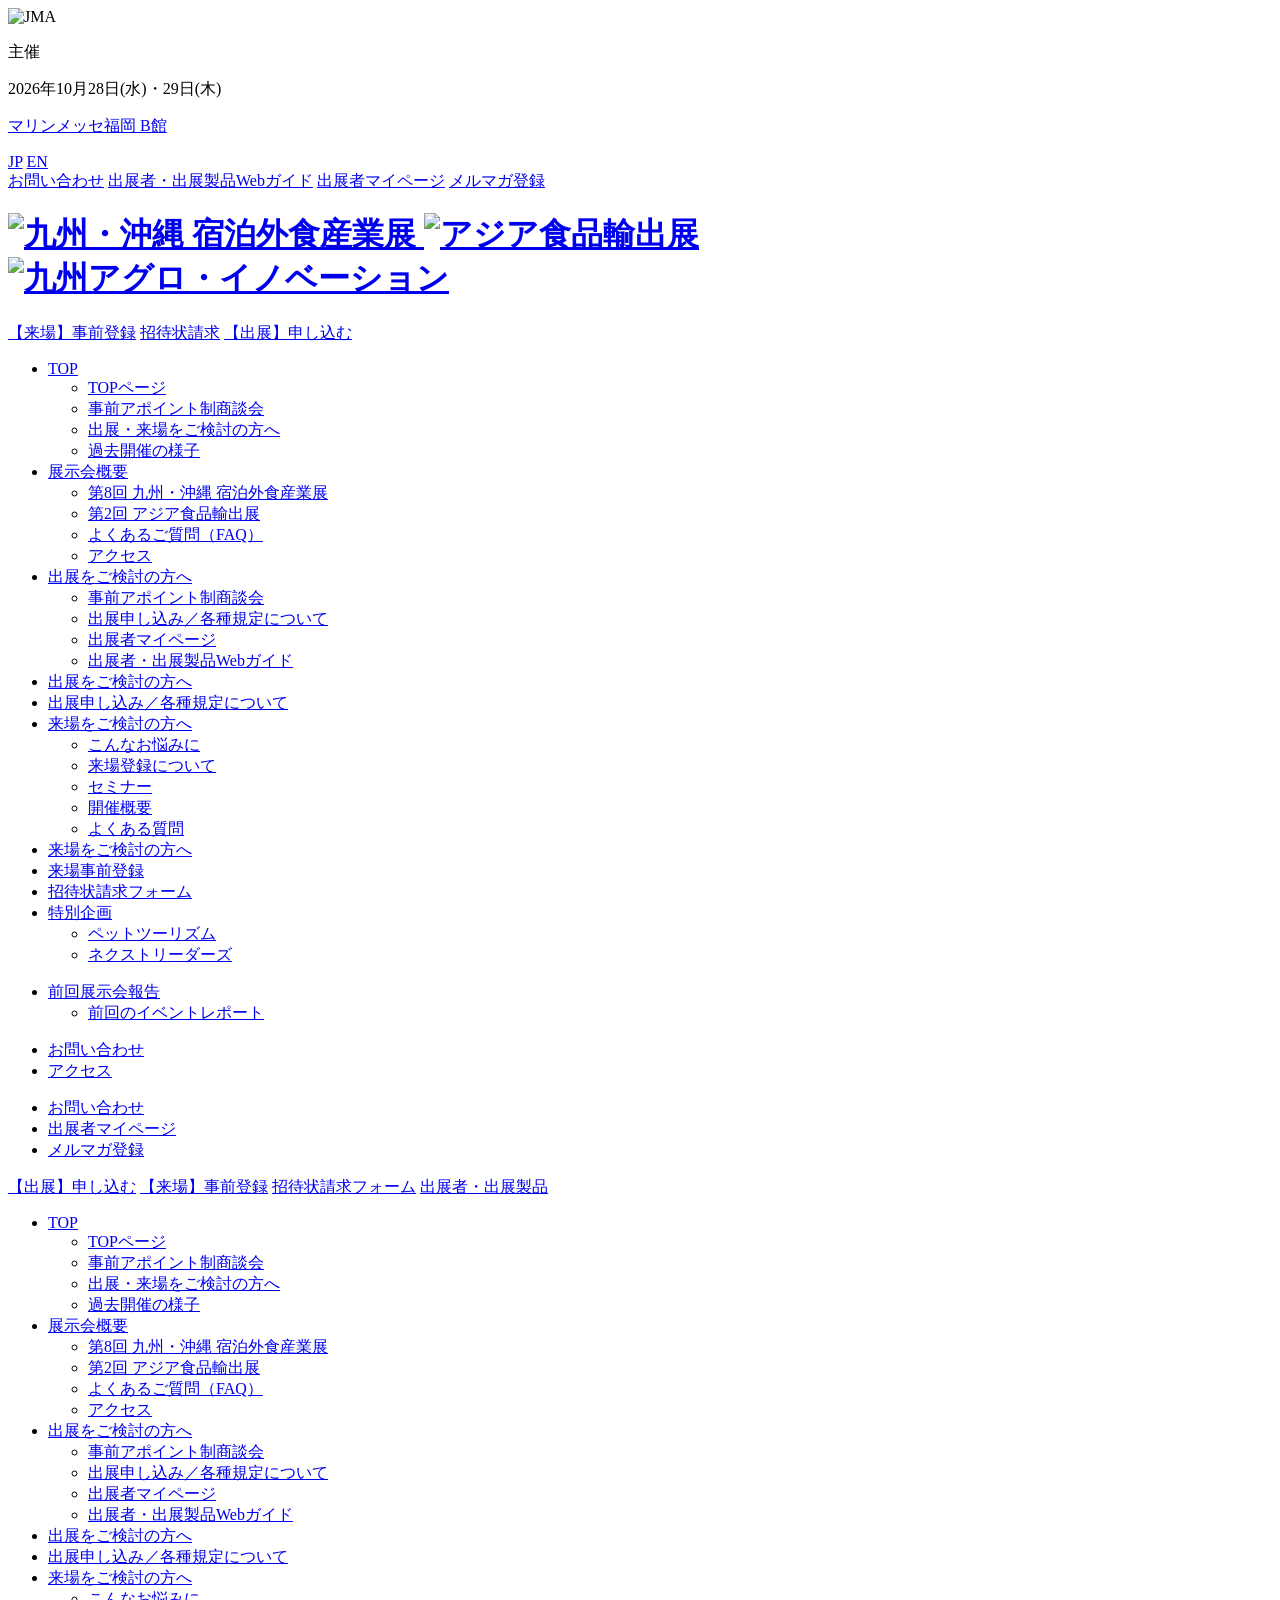
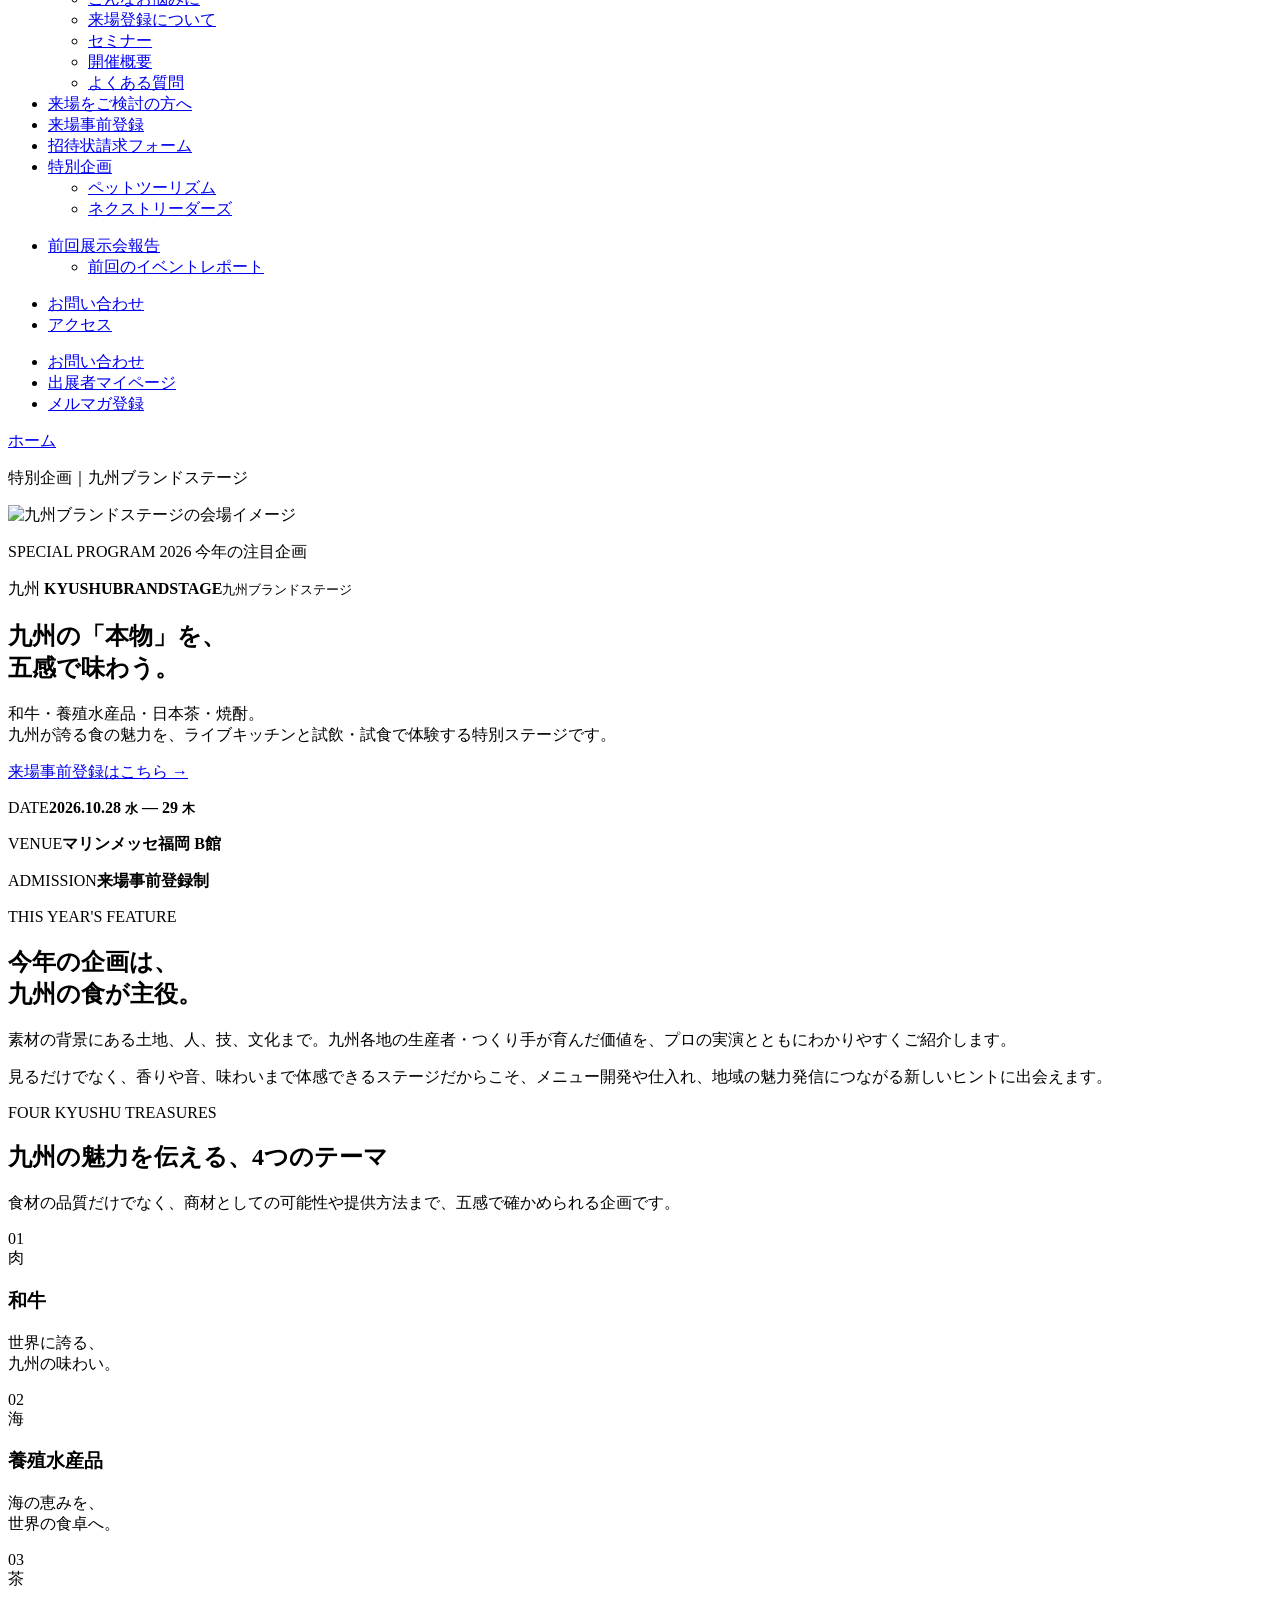
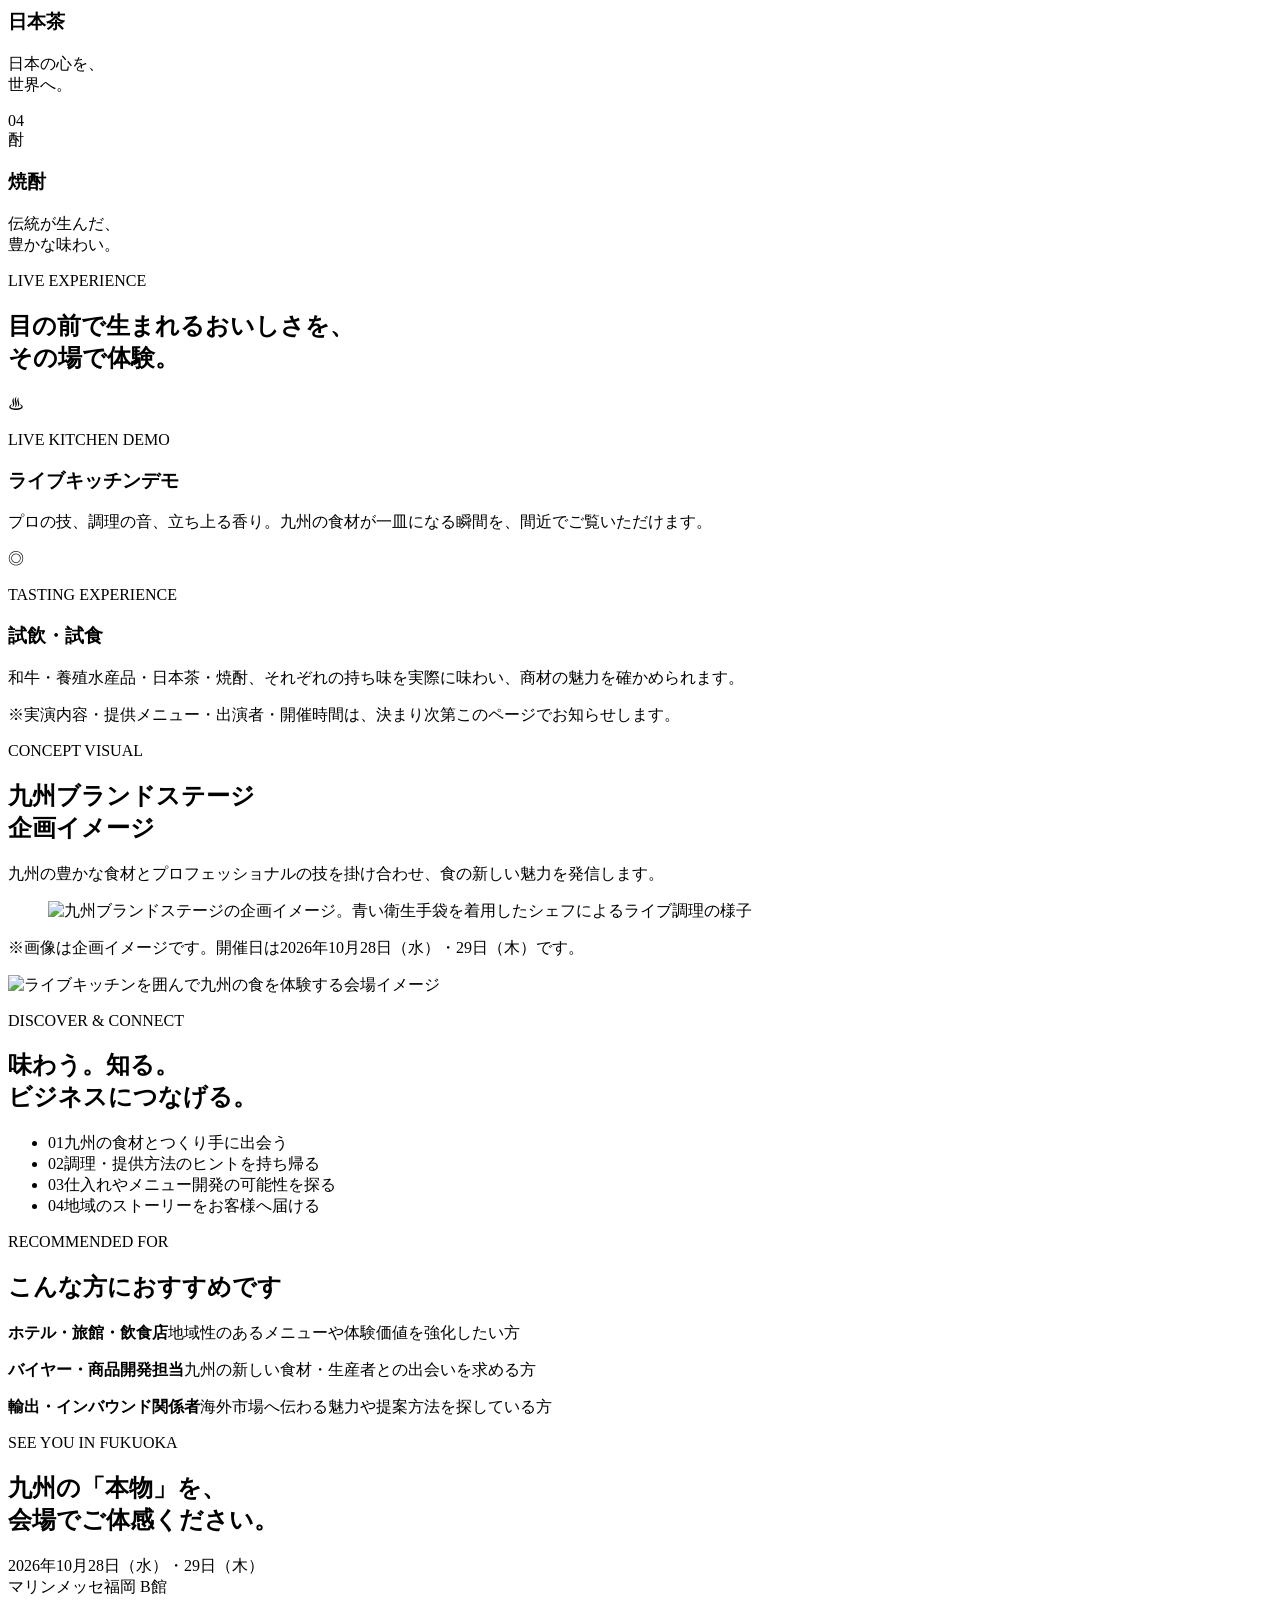
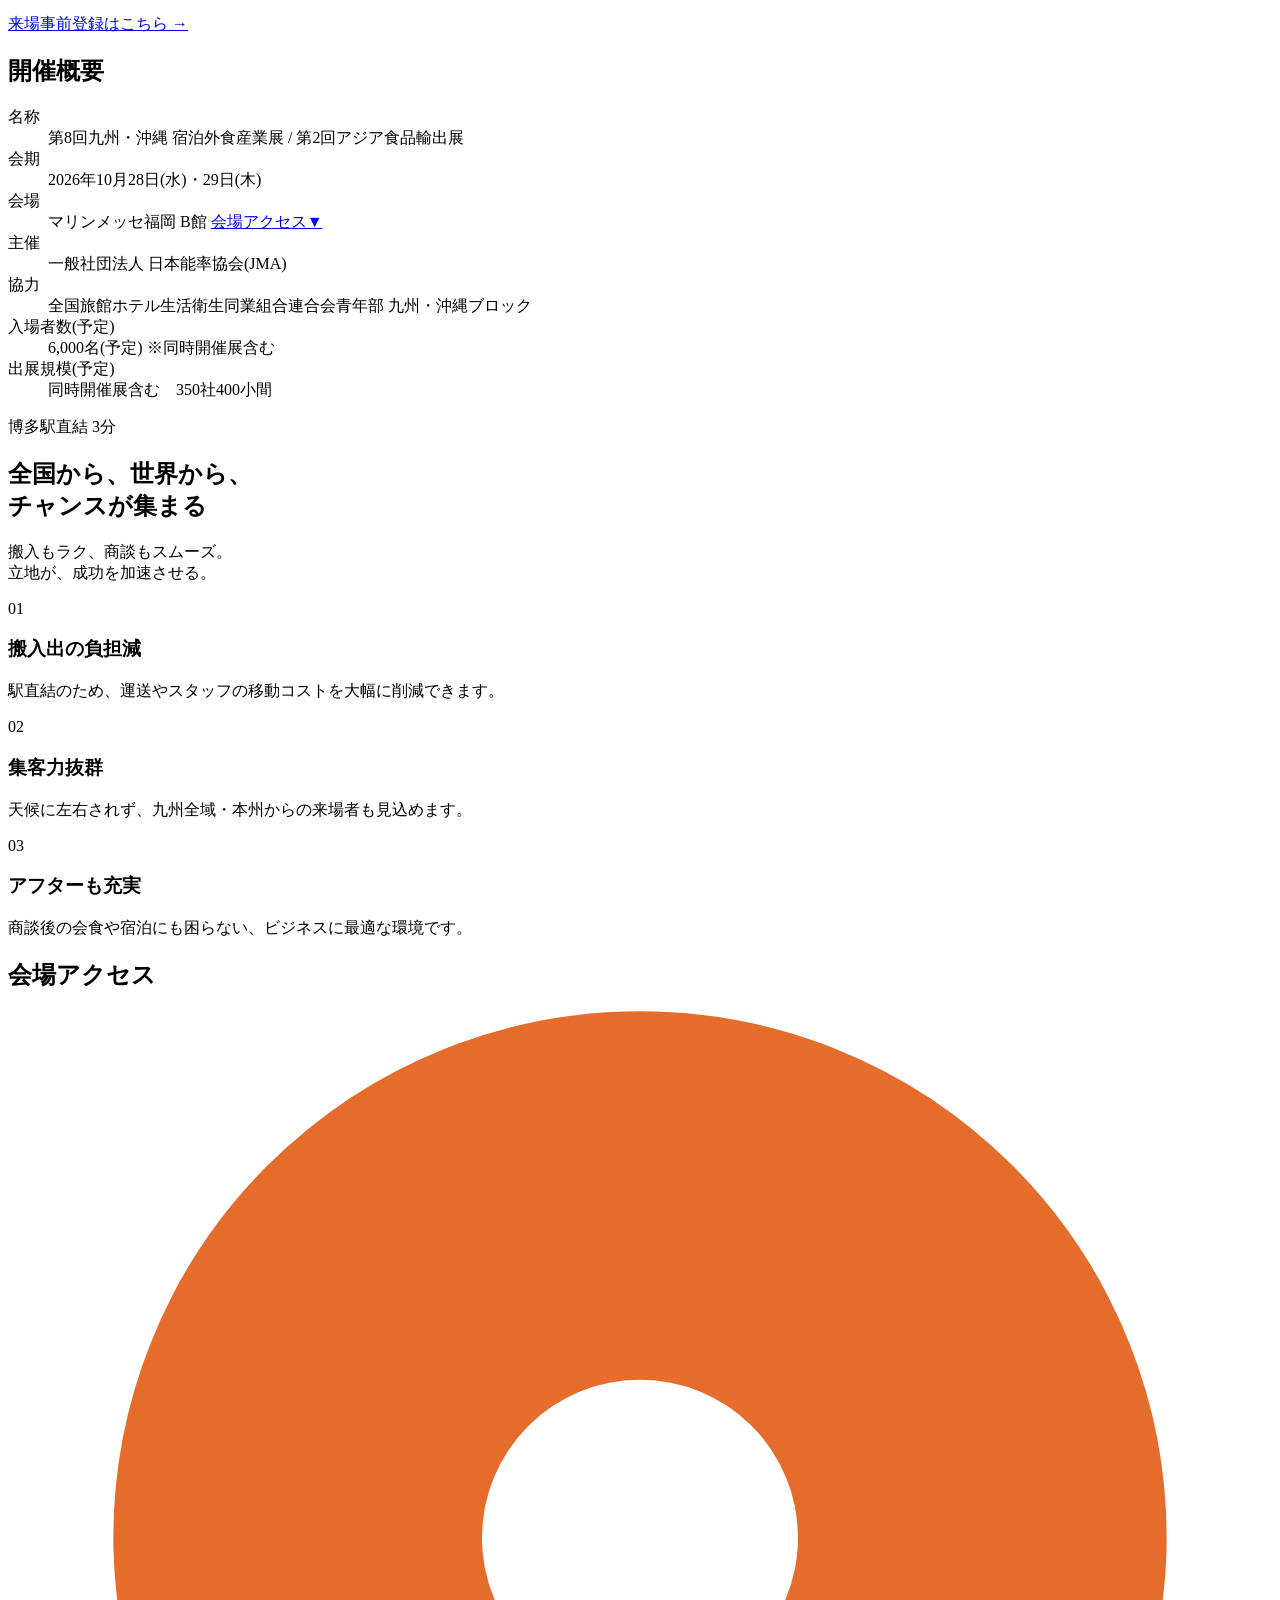
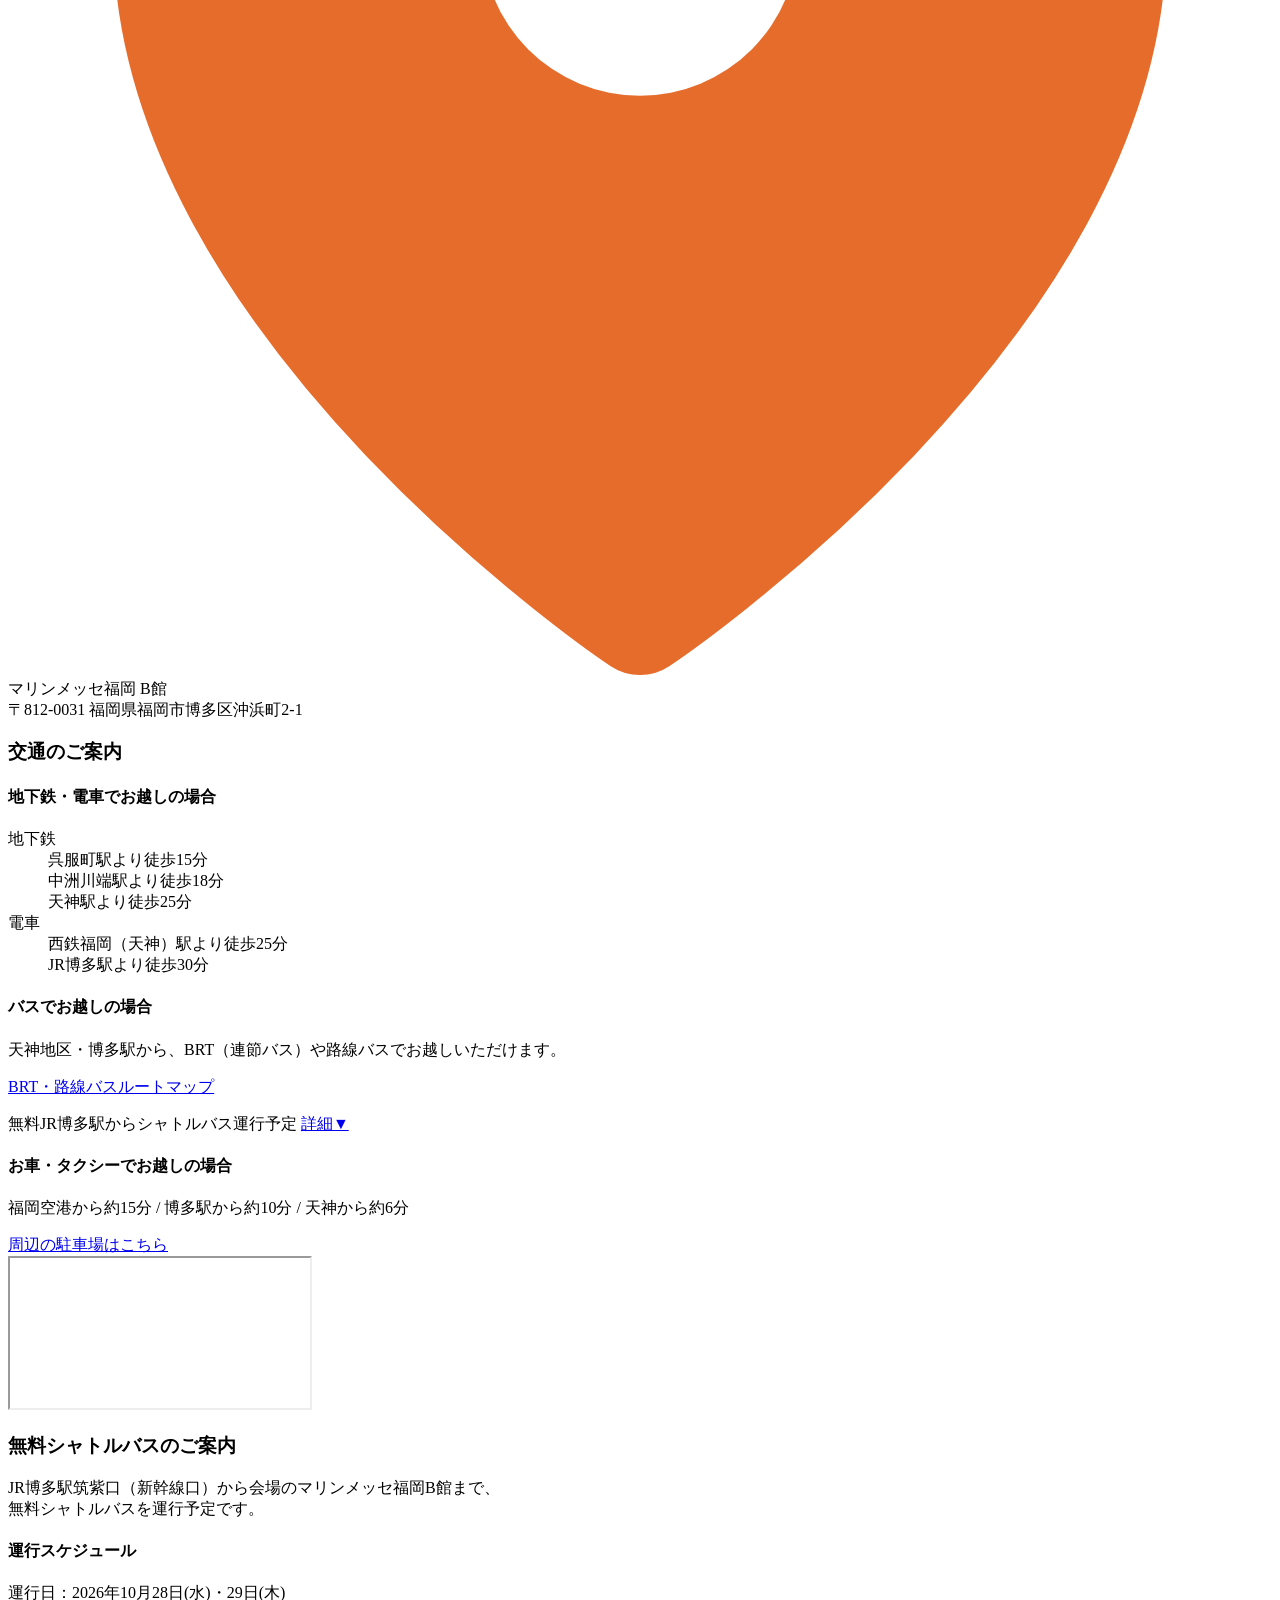
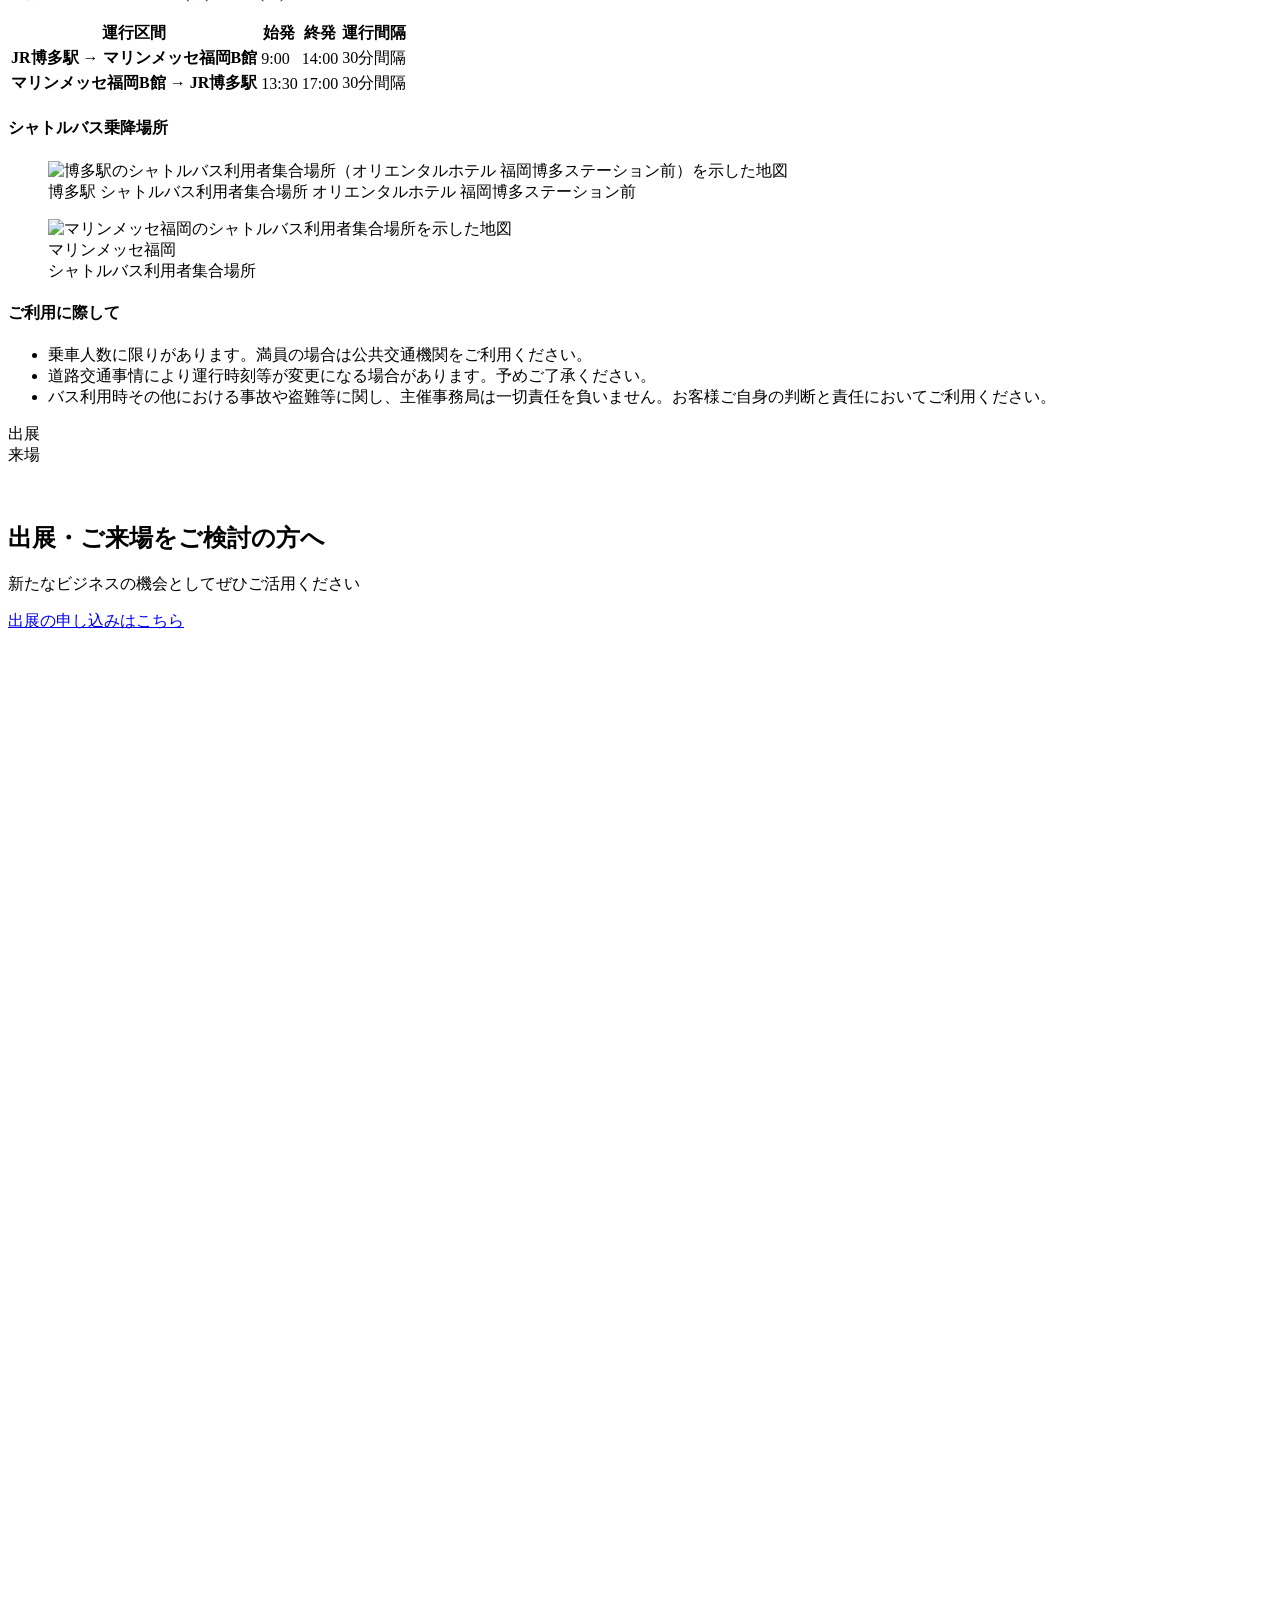
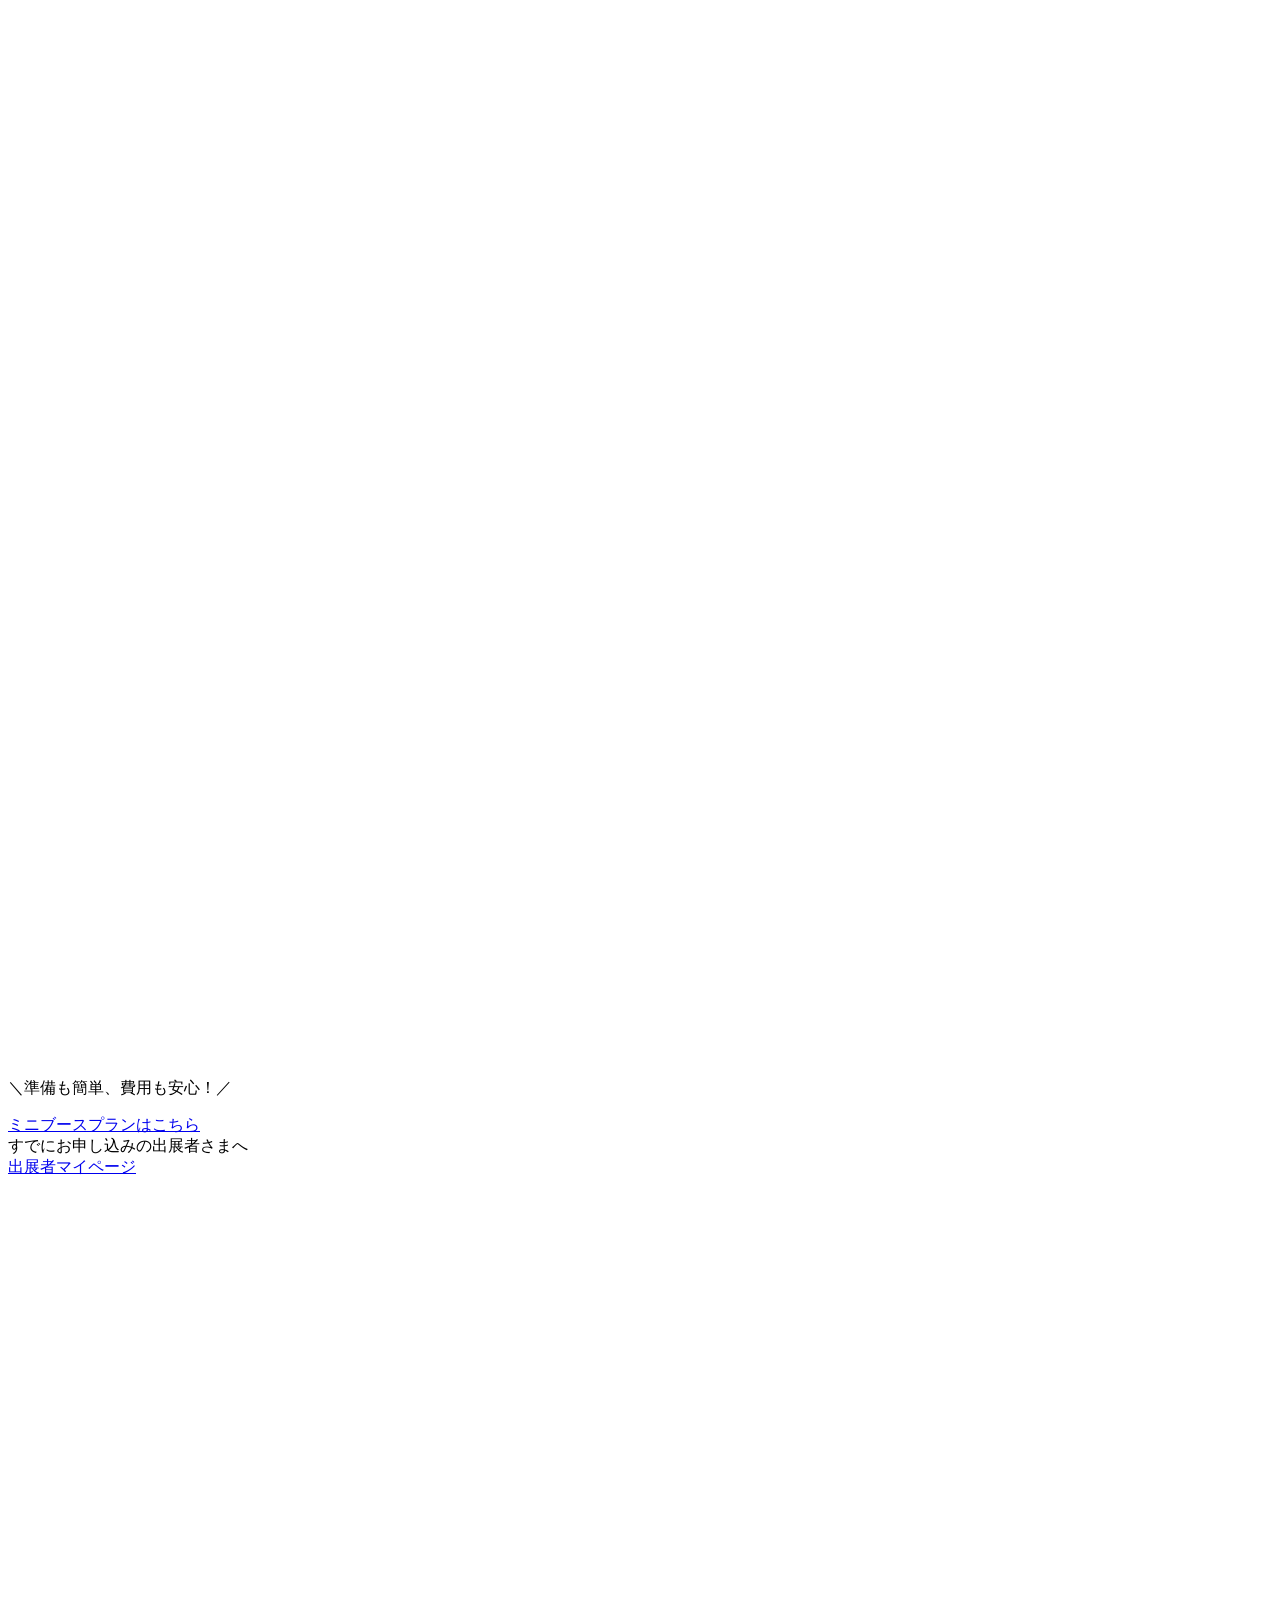
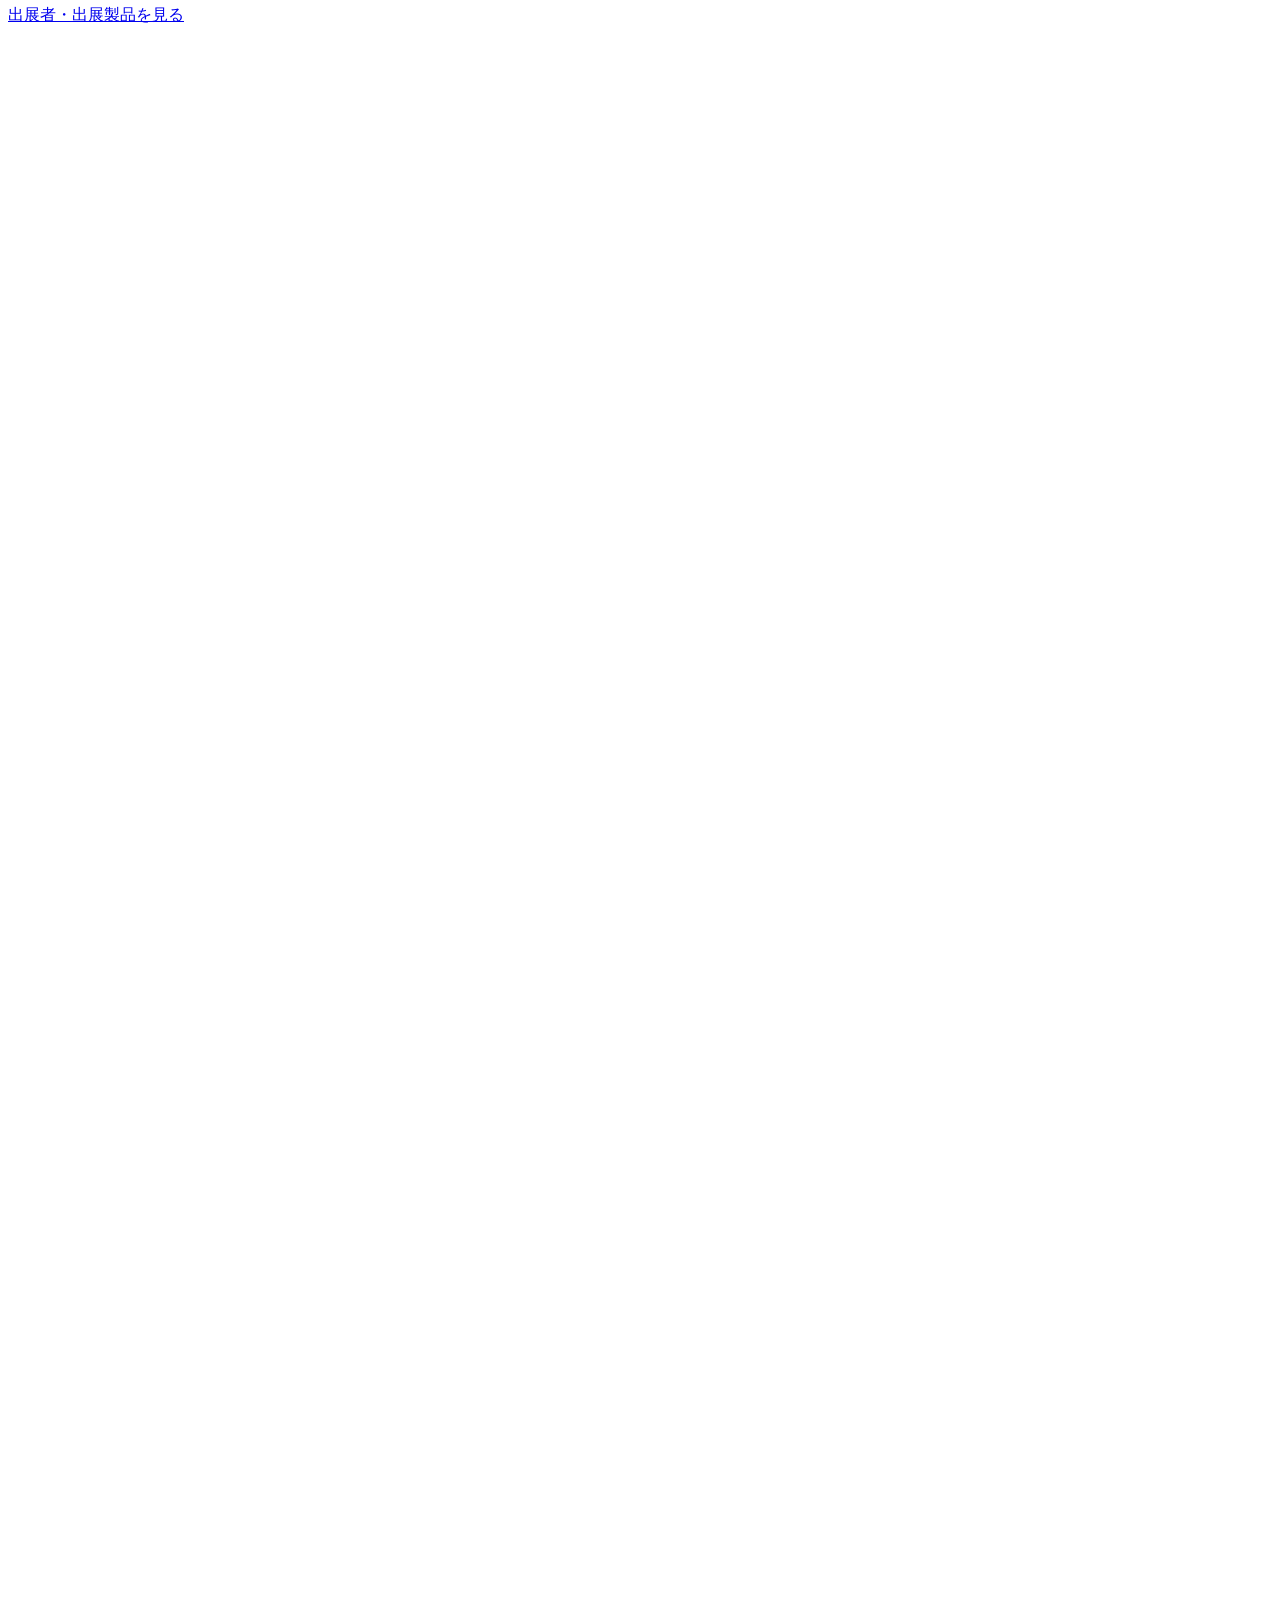
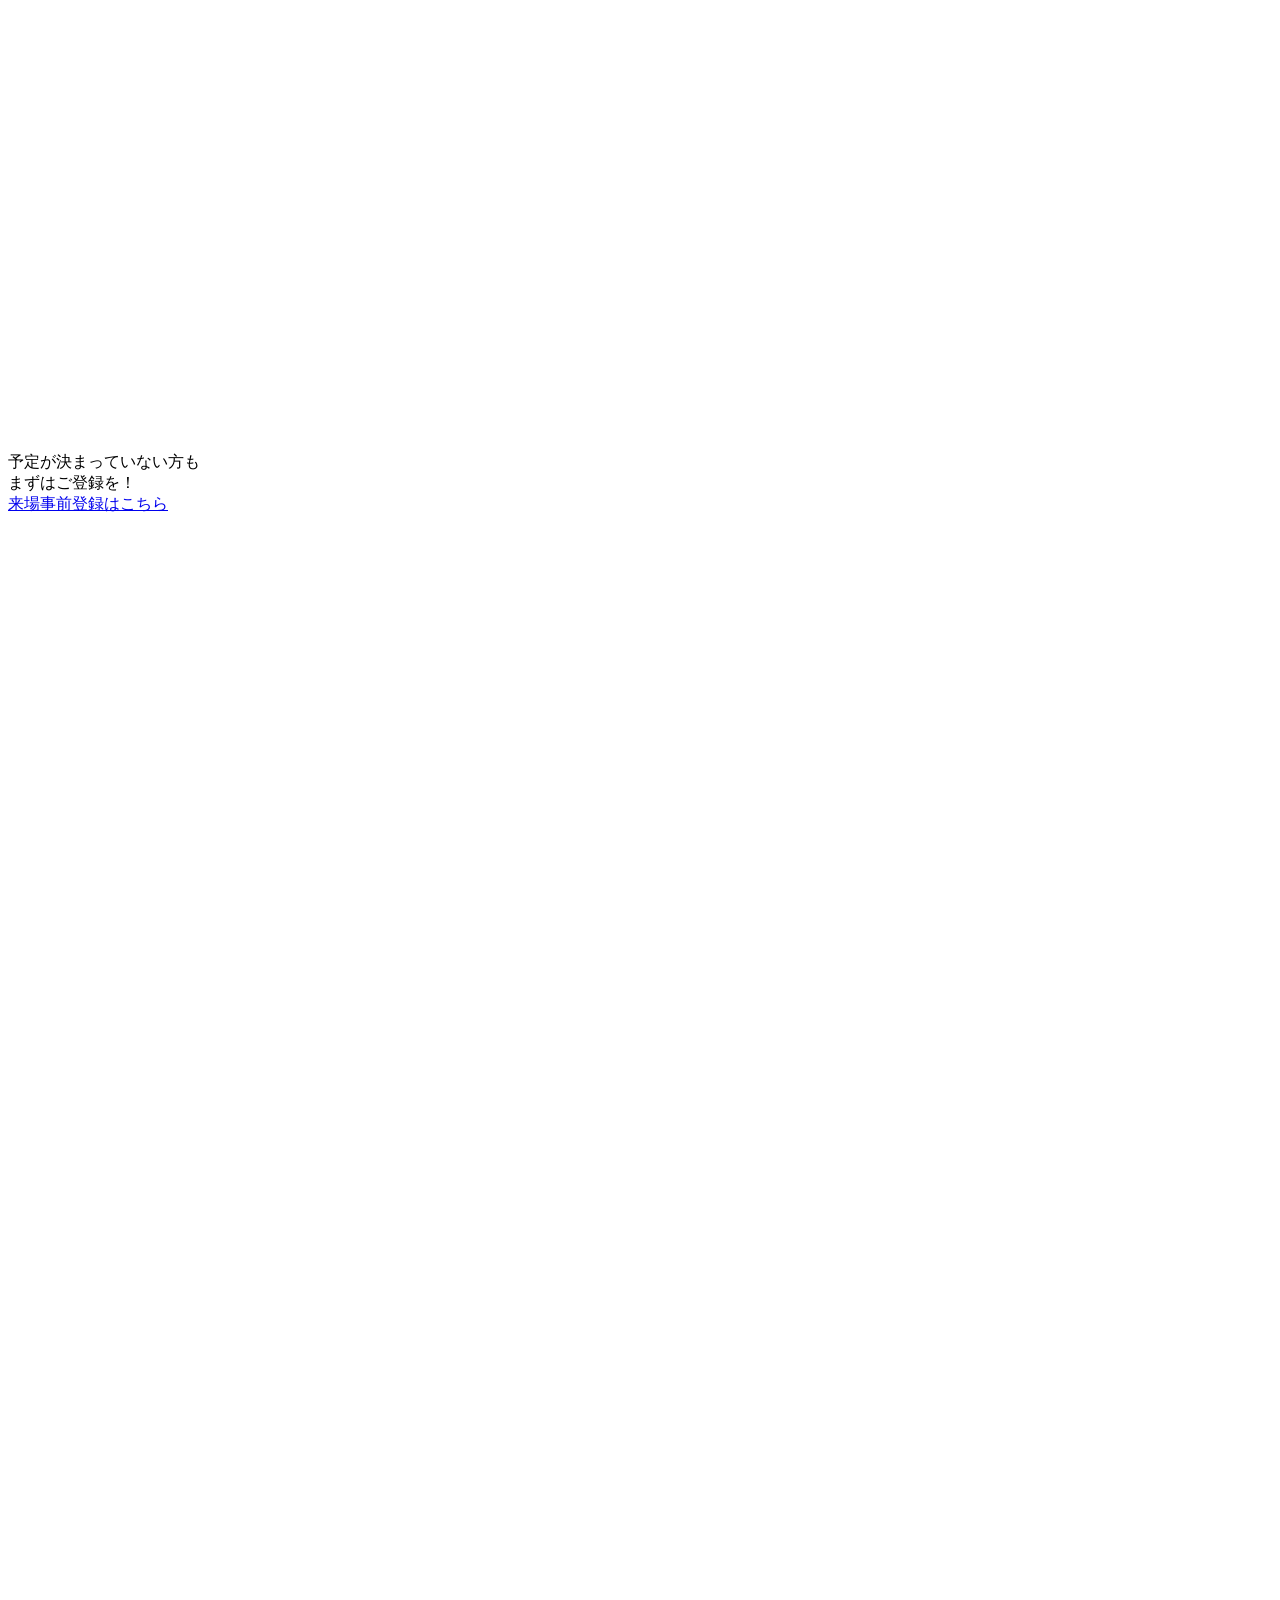
==== kyushu-brand-stage-edit.html @ e88157c4 "Publish special plan test page" ====
<!DOCTYPE html>
<html lang="ja">
<head>
<!-- Google Tag Manager -->
<script>(function(w,d,s,l,i){w[l]=w[l]||[];w[l].push({'gtm.start':
new Date().getTime(),event:'gtm.js'});var f=d.getElementsByTagName(s)[0],
j=d.createElement(s),dl=l!='dataLayer'?'&l='+l:'';j.async=true;j.src=
'https://www.googletagmanager.com/gtm.js?id='+i+dl;f.parentNode.insertBefore(j,f);
})(window,document,'script','dataLayer','GTM-MZ75B8JL');</script>
<!-- End Google Tag Manager -->
    <meta charset="UTF-8">
    <meta name="viewport" content="width=device-width, initial-scale=1.0">
    <title>九州ブランドステージ | 第8回 九州・沖縄 宿泊外食産業展 / 第2回 アジア食品輸出展</title>
    <meta name="description" content="2026年の特別企画「九州ブランドステージ」。和牛・養殖水産品・日本茶・焼酎をライブキッチンと試飲・試食で体験できます。">
    <meta name="keywords" content="展示会, 見本市, 商談会, 販路拡大, 販路開拓, 海外輸出, 輸出支援, バイヤー向け, ビジネスチャンス,食品,観光,外食,宿泊,ホスピタリティ,ホテル,レストラン,サービス産業,九州, 沖縄, 福岡, マリンメッセ福岡, 2026年, 10月">
    <meta name="author" content="Japan Management Association (JMA)">
    <meta name="robots" content="index, follow">
    <link rel="icon" type="image/png" href="./images/assets/favicon.ico">
    <meta property="og:image" content="./images/assets/ogp.png">
    <link rel="preconnect" href="https://fonts.googleapis.com">
    <link rel="preconnect" href="https://fonts.gstatic.com" crossorigin>
    <link href="https://fonts.googleapis.com/css2?family=Jost:ital,wght@0,100..900;1,100..900&family=Noto+Sans:ital,wght@0,100..900;1,100..900&family=Noto+Serif+JP:wght@200..900&family=Oswald:wght@200..700&display=swap" rel="stylesheet">
        <link rel="stylesheet" href="./css/base/normalize.css?2026v3">
    <link rel="stylesheet" href="./css/base/common.css?2026v3">
    <link rel="stylesheet" href="./css/parts/header-cta.css?2026v3">
<script src="https://unpkg.com/lucide@latest"></script>
    <meta property="og:title" content="九州ブランドステージ | 九州・沖縄 宿泊外食産業展">
  <meta property="og:description" content="九州の「本物」を、五感で味わう。2026年の特別企画をご紹介します。">
  <meta property="og:type" content="website">
  <meta property="og:url" content="https://ksh.jma.or.jp/">
  <meta property="og:image" content="https://ksh.jma.or.jp/images/common/ogp.jpg">
  <meta property="og:site_name" content="九州ブランドステージ">
  <meta name="twitter:card" content="summary_large_image">
  <link rel="icon" href="/favicon.ico">

<link rel="canonical" href="https://ksh.jma.or.jp/kyushu_brand_stage.php"><link rel="stylesheet" href="./css/parts/parts.css?2026v3"><link rel="stylesheet" href="./css/parts/button.css?2026v3"><link rel="stylesheet" href="./css/page/kyushu-brand-stage.css?2026v1">




    <script type="text/javascript">
    (function(c,l,a,r,i,t,y){
        c[a]=c[a]||function(){(c[a].q=c[a].q||[]).push(arguments)};
        t=l.createElement(r);t.async=1;t.src="https://www.clarity.ms/tag/"+i;
        y=l.getElementsByTagName(r)[0];y.parentNode.insertBefore(t,y);
    })(window, document, "clarity", "script", "uqb3ot92ph");
</script>

</head>
<body class="brand-stage">
<!-- Google Tag Manager (noscript) -->
<noscript><iframe src="https://www.googletagmanager.com/ns.html?id=GTM-MZ75B8JL"
height="0" width="0" style="display:none;visibility:hidden"></iframe></noscript>
<!-- End Google Tag Manager (noscript) -->
<header id="my-header">
    <div class="header__top">
        <div class="wrapper header__wrapper">
            <div class="header__top-left">
                <img src="./images/common/logo-jma.webp" alt="JMA" class="header__logo-jma">
                <p class="header__sponsor-label">主催</p>
                <!-- <p class="header__sponsor-name">Hospitality & Food Week <br class="lg">in 九州・沖縄</p> -->
                <div class="header__event-info">
                    <p class="header__event-date">2026年10月28日(水)・29日(木)</p>
                    <p class="header__event-venue"><a href="https://ksh.jma.or.jp/index.php#access">マリンメッセ福岡 B館</a></p>
                </div>
            </div>
            <div class="header__top-right">
                <div class="header__lang-switch">
                    <a href="https://ksh.jma.or.jp/" class="header__lang-link jp">JP</a>
                    <a href="https://ksh.jma.or.jp/en.php" class="header__lang-link en off">EN</a>
                </div>
                <!-- <a href="#" class="header__utility-link">プレス・取材申し込み</a> -->
                <a href="https://pages.jma.or.jp/ksh-inquiryform.html" target="_blank" class="header__utility-link">お問い合わせ</a>
                <a href="https://velsion.jp/kyusyu-2026/web-guide" target="_blank" class="header__utility-link">出展者・出展製品Webガイド</a>
                <a href="https://velsion.jp/kyusyu-2026/exhibitor/mypage/login" target="_blank" class="header__utility-link">出展者マイページ</a>
                <a href="https://pages.jma.or.jp/newmailmagazine_kyusyu_lp.html" target="_blank" class="header__utility-link">メルマガ登録</a>
            </div>
        </div>
    </div>
    <div class="header__bottom">
        <div class="wrapper header__wrapper">
            <h1 class="header__title header__title--split">
                <div class="header__title-row1">
                    <a href="https://ksh.jma.or.jp/exhibit_foodservice.php" class="header__title-link header__title-link--ksh">
                        <img src="./images/common/logo_ksh.webp" alt="九州・沖縄 宿泊外食産業展" class="header__logo-main">
                    </a>
                    <a href="https://ksh.jma.or.jp/exhibit_asia.php" class="header__title-link header__title-link--asia">
                        <img src="./images/common/logo_asia.webp" alt="アジア食品輸出展" class="header__logo-main">
                    </a>
                </div>
                <a href="https://agri-food.jma.or.jp/kyushu/index.php" target="_blank" class="header__title-link header__title-link--agri">
                    <img src="./images/common/logo_agri.webp" alt="九州アグロ・イノベーション" class="header__logo-main">
                </a>
            </h1>
            <div class="header__cta header__cta--triple">
                <a href="https://velsion.jp/kyusyu-2026/visitor/register/terms" target="_blank" class="header__cta-link header__cta-link--visit">【来場】事前登録</a>
                <a href="https://form.run/@dUy974ZcZJpvSpUjrqlk" target="_blank" class="header__cta-link header__cta-link--invite">招待状請求</a>
                <a href="https://julaty.com/sightseeing-kyusyu2026-apply/ja/exhibition_application" target="_blank" class="header__cta-link header__cta-link--exhibit">【出展】申し込む</a>
            </div>
        </div>
    </div>
    <div class="navigation">
        <div class="pc-nav">
  <nav aria-label="グローバルナビゲーション">
    <ul class="nav__list">
        <li class="nav__item nav__item-top has-child">
            <a href="https://ksh.jma.or.jp/index.php">TOP<span class="arrow-icon js-plusIcon"></span></a>
            <ul class="nav-child">
                <li class="is-sp"><a href="https://ksh.jma.or.jp/index.php">TOPページ</a></li>
                <li><a href="https://ksh.jma.or.jp/index.php#top-apoint">事前アポイント制商談会</a></li>
                <li><a href="https://ksh.jma.or.jp/index.php#top-kento">出展・来場をご検討の方へ</a></li>
                <li><a href="https://ksh.jma.or.jp/index.php#top-past">過去開催の様子</a></li>
            </ul>
        </li>
        <li class="nav__item has-child">
            <a href="javascript:void(0)" tabindex="-1">展示会概要<span class="arrow-icon js-plusIcon"></span></a>
            <ul class="nav-child">
                <li><a href="https://ksh.jma.or.jp/exhibit_foodservice.php">第8回 九州・沖縄 宿泊外食産業展</a></li>
                <li><a href="https://ksh.jma.or.jp/exhibit_asia.php">第2回 アジア食品輸出展</a></li>
                <li><a href="https://ksh.jma.or.jp/index.php#ksh-faq-section">よくあるご質問（FAQ）</a></li>
                <li class="is-pc"><a href="https://ksh.jma.or.jp/index.php#access">アクセス</a></li>
                <!-- <li><a href="">この展示会とは</a></li>
                <li><a href="">主催・協賛・運営組織について</a></li>
                <li><a href="">前回開催報告</a></li>
                <li><a href="">出展者一覧</a></li>
                <li><a href="">出展者検索</a></li>
                <li><a href="">開催関連情報</a></li>
                <li><a href="">交通アクセス</a></li>
                <li><a href="https://ksh.jma.or.jp/index.php#ksh-faq-section">よくあるご質問（FAQ）</a></li> -->
            </ul>
        </li>
        <li class="nav__item has-child is-pc">
            <a href="https://ksh.jma.or.jp/exhibitors.php">出展をご検討の方へ<span class="arrow-icon js-plusIcon"></span></a>
            <ul class="nav-child">
            <li><a href="https://ksh.jma.or.jp/apoint.php">事前アポイント制商談会</a></li>
                <!-- <li><a href="">出展のメリット／ゾーン構成</a></li>
                <li><a href="">出展料金・ブースについて</a></li>
                <li><a href="">出展オプション</a></li> -->
                <li><a href="https://julaty.com/sightseeing-kyusyu2026-apply/ja/exhibition_application?_gl=1*tc[…]oMA..&_ga=2.19930808.1832336698.1764028487-868031182.1760927779" target="_blank">出展申し込み／各種規定について</a></li>
                <li><a href="https://velsion.jp/kyusyu-2026/exhibitor/mypage/login" target="_blank">出展者マイページ</a></li>
                <li><a href="https://velsion.jp/kyusyu-2026/web-guide" target="_blank">出展者・出展製品Webガイド</a></li>
                <!-- <li><a href="">出展資料ダウンロード</a></li> -->

            </ul>
        </li>
        <li class="nav__item is-sp">
        <a href="https://ksh.jma.or.jp/exhibitors.php">出展をご検討の方へ</a>
        </li>
        <li class="nav__item is-sp">
        <a href="https://julaty.com/sightseeing-kyusyu2026-apply/ja/exhibition_application?_gl=1*tc[…]oMA..&_ga=2.19930808.1832336698.1764028487-868031182.1760927779" target="_blank">出展申し込み／各種規定について</a>
        </li>
        <!-- <li class="nav__item has-child">
            <a href="">出展者一覧<span class="arrow-icon js-plusIcon"></span></a>
            <ul class="nav-child">
                <li><a href="">出展者一覧 子</a></li>
                <li><a href="">出展者一覧 子</a></li>
            </ul>
        </li> -->
      <li class="nav__item has-child is-pc">
            <a href="https://ksh.jma.or.jp/visit.php">来場をご検討の方へ<span class="arrow-icon js-plusIcon"></span></a>
            <ul class="nav-child">
                <li><a href="https://ksh.jma.or.jp/visit.php#problem">こんなお悩みに</a></li>
                <li><a href="https://ksh.jma.or.jp/visit.php#register">来場登録について</a></li>
                <li><a href="https://ksh.jma.or.jp/seminar.php">セミナー</a></li>
                <li><a href="https://ksh.jma.or.jp/visit.php#about">開催概要</a></li>
                <li><a href="https://ksh.jma.or.jp/visit.php#ksh-faq-section">よくある質問</a></li>
            </ul>
        </li>
        <li class="nav__item is-sp">
        <a href="https://ksh.jma.or.jp/visit.php">来場をご検討の方へ</a>
        </li>
        <li class="nav__item is-sp">
        <a href="https://velsion.jp/kyusyu-2026/visitor/register/terms" target="_blank">来場事前登録</a>
        </li>
        <li class="nav__item is-sp">
        <a href="https://form.run/@dUy974ZcZJpvSpUjrqlk" target="_blank">招待状請求フォーム</a>
        </li> 
        <li class="nav__item has-child">
            <a href="javascript:void(0)" tabindex="-1">特別企画<span class="arrow-icon js-plusIcon"></span></a>
            <ul class="nav-child">
                <li><a href="https://ksh.jma.or.jp/ex_pet_2026.php">ペットツーリズム</a></li>
                <li><a href="https://nextleaders.jma.or.jp/fukuoka.html" target="_blank">ネクストリーダーズ</a></li>
            </ul>
        </li>
    </ul>
    <ul class="nav__list nav__list-sub ft_nav_list">
        <!-- <li class="nav__item"><a href="">セミナー情報</a></li>
        <li class="nav__item"><a href="">お知らせ</a></li> -->
        <li class="nav__item has-child"><a href="https://ksh.jma.or.jp/report.php" tabindex="-1">前回展示会報告<span class="arrow-icon js-plusIcon"></span></a>
    
                        <ul class="nav-child">
                <li><a href="https://ksh.jma.or.jp/past_event.php" target="_blank">前回のイベントレポート</a></li>
            </ul>
    </li>
        <!-- <li class="nav__item"><a href="">よくある質問</a></li> -->
 
    </ul>
    <ul class="nav__list nav__list-sub is-pc footeronly ft_nav_list">
        <li class="nav__item"><a href="https://pages.jma.or.jp/ksh-inquiryform.html" target="_blank">お問い合わせ</a></li>
        <li class="nav__item"><a href="https://ksh.jma.or.jp/index.php#access">アクセス</a></li>
        <!-- <li class="nav__item"><a href="">プレス・取材申し込み</a></li> -->
    </ul>
    <ul class="nav__list nav__list-spnav">
        <li class="nav__item"><a href="https://pages.jma.or.jp/ksh-inquiryform.html" target="_blank">お問い合わせ</a></li>
        <li class="nav__item"><a href="https://velsion.jp/kyusyu-2026/exhibitor/mypage/login" target="_blank">出展者マイページ</a></li>
        <li class="nav__item"><a href="https://pages.jma.or.jp/newmailmagazine_kyusyu_lp.html" target="_blank">メルマガ登録</a></li>
        <!-- <li class="nav__item"><a href="https://ksh.jma.or.jp/index.php#access">アクセス</a></li> -->
        <!-- <li class="nav__item"><a href="">プレス・取材申し込み</a></li> -->
    </ul>
    <!-- <ul class="nav__list nav__list-sub nav__list-footer">
        <li class="nav__item"><a href="https://ksh.jma.or.jp/nextleaders.php">ネクストリーダーズ</a></li>
        <li class="nav__item"><a href="https://ksh.jma.or.jp/apoint.php">事前アポイント制商談会</a></li>
    </ul> -->
</nav></div>        <div class="menu-button-wrapper">
  <div id="menuButton">
    <span></span>
  </div>
</div>

<div class="sp-nav" id="menu">
  <div class="header__cta">
    <a href="https://julaty.com/sightseeing-kyusyu2026-apply/ja/exhibition_application" class="header__cta-link header__cta-link--exhibit" target="_blank">【出展】申し込む</a>
    <a href="https://velsion.jp/kyusyu-2026/visitor/register/terms" class="header__cta-link header__cta-link--register" target="_blank">【来場】事前登録</a>
    <a href="https://form.run/@dUy974ZcZJpvSpUjrqlk" class="header__cta-link header__cta-link--invite" target="_blank">招待状請求フォーム</a>
    <a href="https://velsion.jp/kyusyu-2026/web-guide" class="header__cta-link header__cta-link--docs" target="_blank">出展者・出展製品</a>
    <!-- お問い合わせ／出展者マイページ／メルマガ登録は、メニュー最下部の
         テキストリンク（parts/nav.php の .nav__list-spnav）に集約 -->
    <!-- <a href="#" class="header__cta-link header__cta-link--docs">【出展】資料請求する</a> -->
  </div>
  <nav aria-label="グローバルナビゲーション">
    <ul class="nav__list">
        <li class="nav__item nav__item-top has-child">
            <a href="https://ksh.jma.or.jp/index.php">TOP<span class="arrow-icon js-plusIcon"></span></a>
            <ul class="nav-child">
                <li class="is-sp"><a href="https://ksh.jma.or.jp/index.php">TOPページ</a></li>
                <li><a href="https://ksh.jma.or.jp/index.php#top-apoint">事前アポイント制商談会</a></li>
                <li><a href="https://ksh.jma.or.jp/index.php#top-kento">出展・来場をご検討の方へ</a></li>
                <li><a href="https://ksh.jma.or.jp/index.php#top-past">過去開催の様子</a></li>
            </ul>
        </li>
        <li class="nav__item has-child">
            <a href="javascript:void(0)" tabindex="-1">展示会概要<span class="arrow-icon js-plusIcon"></span></a>
            <ul class="nav-child">
                <li><a href="https://ksh.jma.or.jp/exhibit_foodservice.php">第8回 九州・沖縄 宿泊外食産業展</a></li>
                <li><a href="https://ksh.jma.or.jp/exhibit_asia.php">第2回 アジア食品輸出展</a></li>
                <li><a href="https://ksh.jma.or.jp/index.php#ksh-faq-section">よくあるご質問（FAQ）</a></li>
                <li class="is-pc"><a href="https://ksh.jma.or.jp/index.php#access">アクセス</a></li>
                <!-- <li><a href="">この展示会とは</a></li>
                <li><a href="">主催・協賛・運営組織について</a></li>
                <li><a href="">前回開催報告</a></li>
                <li><a href="">出展者一覧</a></li>
                <li><a href="">出展者検索</a></li>
                <li><a href="">開催関連情報</a></li>
                <li><a href="">交通アクセス</a></li>
                <li><a href="https://ksh.jma.or.jp/index.php#ksh-faq-section">よくあるご質問（FAQ）</a></li> -->
            </ul>
        </li>
        <li class="nav__item has-child is-pc">
            <a href="https://ksh.jma.or.jp/exhibitors.php">出展をご検討の方へ<span class="arrow-icon js-plusIcon"></span></a>
            <ul class="nav-child">
            <li><a href="https://ksh.jma.or.jp/apoint.php">事前アポイント制商談会</a></li>
                <!-- <li><a href="">出展のメリット／ゾーン構成</a></li>
                <li><a href="">出展料金・ブースについて</a></li>
                <li><a href="">出展オプション</a></li> -->
                <li><a href="https://julaty.com/sightseeing-kyusyu2026-apply/ja/exhibition_application?_gl=1*tc[…]oMA..&_ga=2.19930808.1832336698.1764028487-868031182.1760927779" target="_blank">出展申し込み／各種規定について</a></li>
                <li><a href="https://velsion.jp/kyusyu-2026/exhibitor/mypage/login" target="_blank">出展者マイページ</a></li>
                <li><a href="https://velsion.jp/kyusyu-2026/web-guide" target="_blank">出展者・出展製品Webガイド</a></li>
                <!-- <li><a href="">出展資料ダウンロード</a></li> -->

            </ul>
        </li>
        <li class="nav__item is-sp">
        <a href="https://ksh.jma.or.jp/exhibitors.php">出展をご検討の方へ</a>
        </li>
        <li class="nav__item is-sp">
        <a href="https://julaty.com/sightseeing-kyusyu2026-apply/ja/exhibition_application?_gl=1*tc[…]oMA..&_ga=2.19930808.1832336698.1764028487-868031182.1760927779" target="_blank">出展申し込み／各種規定について</a>
        </li>
        <!-- <li class="nav__item has-child">
            <a href="">出展者一覧<span class="arrow-icon js-plusIcon"></span></a>
            <ul class="nav-child">
                <li><a href="">出展者一覧 子</a></li>
                <li><a href="">出展者一覧 子</a></li>
            </ul>
        </li> -->
      <li class="nav__item has-child is-pc">
            <a href="https://ksh.jma.or.jp/visit.php">来場をご検討の方へ<span class="arrow-icon js-plusIcon"></span></a>
            <ul class="nav-child">
                <li><a href="https://ksh.jma.or.jp/visit.php#problem">こんなお悩みに</a></li>
                <li><a href="https://ksh.jma.or.jp/visit.php#register">来場登録について</a></li>
                <li><a href="https://ksh.jma.or.jp/seminar.php">セミナー</a></li>
                <li><a href="https://ksh.jma.or.jp/visit.php#about">開催概要</a></li>
                <li><a href="https://ksh.jma.or.jp/visit.php#ksh-faq-section">よくある質問</a></li>
            </ul>
        </li>
        <li class="nav__item is-sp">
        <a href="https://ksh.jma.or.jp/visit.php">来場をご検討の方へ</a>
        </li>
        <li class="nav__item is-sp">
        <a href="https://velsion.jp/kyusyu-2026/visitor/register/terms" target="_blank">来場事前登録</a>
        </li>
        <li class="nav__item is-sp">
        <a href="https://form.run/@dUy974ZcZJpvSpUjrqlk" target="_blank">招待状請求フォーム</a>
        </li> 
        <li class="nav__item has-child">
            <a href="javascript:void(0)" tabindex="-1">特別企画<span class="arrow-icon js-plusIcon"></span></a>
            <ul class="nav-child">
                <li><a href="https://ksh.jma.or.jp/ex_pet_2026.php">ペットツーリズム</a></li>
                <li><a href="https://nextleaders.jma.or.jp/fukuoka.html" target="_blank">ネクストリーダーズ</a></li>
            </ul>
        </li>
    </ul>
    <ul class="nav__list nav__list-sub ft_nav_list">
        <!-- <li class="nav__item"><a href="">セミナー情報</a></li>
        <li class="nav__item"><a href="">お知らせ</a></li> -->
        <li class="nav__item has-child"><a href="https://ksh.jma.or.jp/report.php" tabindex="-1">前回展示会報告<span class="arrow-icon js-plusIcon"></span></a>
    
                        <ul class="nav-child">
                <li><a href="https://ksh.jma.or.jp/past_event.php" target="_blank">前回のイベントレポート</a></li>
            </ul>
    </li>
        <!-- <li class="nav__item"><a href="">よくある質問</a></li> -->
 
    </ul>
    <ul class="nav__list nav__list-sub is-pc footeronly ft_nav_list">
        <li class="nav__item"><a href="https://pages.jma.or.jp/ksh-inquiryform.html" target="_blank">お問い合わせ</a></li>
        <li class="nav__item"><a href="https://ksh.jma.or.jp/index.php#access">アクセス</a></li>
        <!-- <li class="nav__item"><a href="">プレス・取材申し込み</a></li> -->
    </ul>
    <ul class="nav__list nav__list-spnav">
        <li class="nav__item"><a href="https://pages.jma.or.jp/ksh-inquiryform.html" target="_blank">お問い合わせ</a></li>
        <li class="nav__item"><a href="https://velsion.jp/kyusyu-2026/exhibitor/mypage/login" target="_blank">出展者マイページ</a></li>
        <li class="nav__item"><a href="https://pages.jma.or.jp/newmailmagazine_kyusyu_lp.html" target="_blank">メルマガ登録</a></li>
        <!-- <li class="nav__item"><a href="https://ksh.jma.or.jp/index.php#access">アクセス</a></li> -->
        <!-- <li class="nav__item"><a href="">プレス・取材申し込み</a></li> -->
    </ul>
    <!-- <ul class="nav__list nav__list-sub nav__list-footer">
        <li class="nav__item"><a href="https://ksh.jma.or.jp/nextleaders.php">ネクストリーダーズ</a></li>
        <li class="nav__item"><a href="https://ksh.jma.or.jp/apoint.php">事前アポイント制商談会</a></li>
    </ul> -->
</nav></div>
    </div>


</header>

<main>
                <div class="wrapper breadcrumb-wrapper">
            <div class="breadcrumb breadcrumb-white">
                <a href="https://ksh.jma.or.jp/index.php" class="breadcrumb__item breadcrumb__item--home">ホーム</a>
                <p class="breadcrumb__item breadcrumb__item--current">特別企画｜九州ブランドステージ</p>
            </div>
        </div>
    
<!-- EDIT START: 九州ブランドステージ本文 -->

    <div id="root" class="brand-stage-page">
        <section class="kbs-hero" aria-labelledby="kbsHeroTitle">
            <img class="kbs-hero__image" src="./images/special/brand-stage-venue.jpg" alt="九州ブランドステージの会場イメージ">
            <div class="kbs-hero__shade"></div>
            <div class="kbs-shell kbs-hero__inner">
                <p class="kbs-eyebrow"><span>SPECIAL PROGRAM 2026</span> 今年の注目企画</p>
                <div class="kbs-brand-lockup" aria-label="KYUSHU BRAND STAGE 九州ブランドステージ">
                    <span class="kbs-brand-lockup__map">九州</span>
                    <span><b>KYUSHU</b><strong>BRAND</strong><b>STAGE</b><small>九州ブランドステージ</small></span>
                </div>
                <h1 id="kbsHeroTitle">九州の「本物」を、<br>五感で味わう。</h1>
                <p class="kbs-hero__lead">和牛・養殖水産品・日本茶・焼酎。<br>九州が誇る食の魅力を、ライブキッチンと試飲・試食で体験する特別ステージです。</p>
                <a class="kbs-button kbs-button--gold" href="https://velsion.jp/kyusyu-2026/visitor/register/terms" target="_blank" rel="noopener">来場事前登録はこちら <span aria-hidden="true">→</span></a>
            </div>
        </section>

        <section class="kbs-eventbar" aria-label="開催情報">
            <div class="kbs-shell kbs-eventbar__inner">
                <p><span>DATE</span><strong>2026.10.28 <small>水</small> — 29 <small>木</small></strong></p>
                <p><span>VENUE</span><strong>マリンメッセ福岡 B館</strong></p>
                <p><span>ADMISSION</span><strong>来場事前登録制</strong></p>
            </div>
        </section>

        <section class="kbs-intro kbs-section">
            <div class="kbs-shell kbs-intro__grid">
                <div>
                    <p class="kbs-section-kicker">THIS YEAR'S FEATURE</p>
                    <h2>今年の企画は、<br>九州の食が主役。</h2>
                </div>
                <div class="kbs-intro__copy">
                    <p>素材の背景にある土地、人、技、文化まで。九州各地の生産者・つくり手が育んだ価値を、プロの実演とともにわかりやすくご紹介します。</p>
                    <p>見るだけでなく、香りや音、味わいまで体感できるステージだからこそ、メニュー開発や仕入れ、地域の魅力発信につながる新しいヒントに出会えます。</p>
                </div>
            </div>
        </section>

        <section class="kbs-pillars kbs-section" aria-labelledby="kbsPillarsTitle">
            <div class="kbs-shell">
                <div class="kbs-heading-row">
                    <div>
                        <p class="kbs-section-kicker">FOUR KYUSHU TREASURES</p>
                        <h2 id="kbsPillarsTitle">九州の魅力を伝える、4つのテーマ</h2>
                    </div>
                    <p>食材の品質だけでなく、商材としての可能性や提供方法まで、五感で確かめられる企画です。</p>
                </div>
                <div class="kbs-pillar-grid">
                    <article class="kbs-pillar kbs-pillar--beef"><span class="kbs-pillar__num">01</span><div class="kbs-pillar__char">肉</div><h3>和牛</h3><p>世界に誇る、<br>九州の味わい。</p></article>
                    <article class="kbs-pillar kbs-pillar--fish"><span class="kbs-pillar__num">02</span><div class="kbs-pillar__char">海</div><h3>養殖水産品</h3><p>海の恵みを、<br>世界の食卓へ。</p></article>
                    <article class="kbs-pillar kbs-pillar--tea"><span class="kbs-pillar__num">03</span><div class="kbs-pillar__char">茶</div><h3>日本茶</h3><p>日本の心を、<br>世界へ。</p></article>
                    <article class="kbs-pillar kbs-pillar--shochu"><span class="kbs-pillar__num">04</span><div class="kbs-pillar__char">酎</div><h3>焼酎</h3><p>伝統が生んだ、<br>豊かな味わい。</p></article>
                </div>
            </div>
        </section>

        <section class="kbs-experience kbs-section" aria-labelledby="kbsExperienceTitle">
            <div class="kbs-shell">
                <p class="kbs-section-kicker kbs-section-kicker--light">LIVE EXPERIENCE</p>
                <h2 id="kbsExperienceTitle">目の前で生まれるおいしさを、<br>その場で体験。</h2>
                <div class="kbs-experience__grid">
                    <article>
                        <span class="kbs-experience__icon" aria-hidden="true">♨</span>
                        <p class="kbs-experience__en">LIVE KITCHEN DEMO</p>
                        <h3>ライブキッチンデモ</h3>
                        <p>プロの技、調理の音、立ち上る香り。九州の食材が一皿になる瞬間を、間近でご覧いただけます。</p>
                    </article>
                    <article>
                        <span class="kbs-experience__icon" aria-hidden="true">◎</span>
                        <p class="kbs-experience__en">TASTING EXPERIENCE</p>
                        <h3>試飲・試食</h3>
                        <p>和牛・養殖水産品・日本茶・焼酎、それぞれの持ち味を実際に味わい、商材の魅力を確かめられます。</p>
                    </article>
                </div>
                <p class="kbs-note">※実演内容・提供メニュー・出演者・開催時間は、決まり次第このページでお知らせします。</p>
            </div>
        </section>

        <section class="kbs-concept kbs-section" aria-labelledby="kbsConceptTitle">
            <div class="kbs-shell">
                <div class="kbs-heading-row">
                    <div><p class="kbs-section-kicker">CONCEPT VISUAL</p><h2 id="kbsConceptTitle">九州ブランドステージ<br>企画イメージ</h2></div>
                    <p>九州の豊かな食材とプロフェッショナルの技を掛け合わせ、食の新しい魅力を発信します。</p>
                </div>
                <figure class="kbs-concept__visual">
                    <img src="./images/special/brand-stage-concept-blue-gloves.png" alt="九州ブランドステージの企画イメージ。青い衛生手袋を着用したシェフによるライブ調理の様子">
                </figure>
                <p class="kbs-concept__caption">※画像は企画イメージです。開催日は2026年10月28日（水）・29日（木）です。</p>
            </div>
        </section>

        <section class="kbs-scene kbs-section" aria-labelledby="kbsSceneTitle">
            <div class="kbs-shell kbs-scene__grid">
                <div class="kbs-scene__image"><img src="./images/special/brand-stage-venue.jpg" alt="ライブキッチンを囲んで九州の食を体験する会場イメージ"></div>
                <div class="kbs-scene__copy">
                    <p class="kbs-section-kicker">DISCOVER & CONNECT</p>
                    <h2 id="kbsSceneTitle">味わう。知る。<br>ビジネスにつなげる。</h2>
                    <ul>
                        <li><span>01</span>九州の食材とつくり手に出会う</li>
                        <li><span>02</span>調理・提供方法のヒントを持ち帰る</li>
                        <li><span>03</span>仕入れやメニュー開発の可能性を探る</li>
                        <li><span>04</span>地域のストーリーをお客様へ届ける</li>
                    </ul>
                </div>
            </div>
        </section>

        <section class="kbs-audience kbs-section" aria-labelledby="kbsAudienceTitle">
            <div class="kbs-shell">
                <p class="kbs-section-kicker">RECOMMENDED FOR</p>
                <h2 id="kbsAudienceTitle">こんな方におすすめです</h2>
                <div class="kbs-audience__grid">
                    <p><strong>ホテル・旅館・飲食店</strong><span>地域性のあるメニューや体験価値を強化したい方</span></p>
                    <p><strong>バイヤー・商品開発担当</strong><span>九州の新しい食材・生産者との出会いを求める方</span></p>
                    <p><strong>輸出・インバウンド関係者</strong><span>海外市場へ伝わる魅力や提案方法を探している方</span></p>
                </div>
            </div>
        </section>

        <section class="kbs-cta">
            <div class="kbs-shell kbs-cta__inner">
                <div><p class="kbs-section-kicker kbs-section-kicker--light">SEE YOU IN FUKUOKA</p><h2>九州の「本物」を、<br>会場でご体感ください。</h2><p>2026年10月28日（水）・29日（木）<br>マリンメッセ福岡 B館</p></div>
                <a class="kbs-button kbs-button--white" href="https://velsion.jp/kyusyu-2026/visitor/register/terms" target="_blank" rel="noopener">来場事前登録はこちら <span aria-hidden="true">→</span></a>
            </div>
        </section>
    </div>
<!-- EDIT END: 九州ブランドステージ本文 -->

<section class="ex-about" id="about">
<div class="container">
    <h2 class="page-title">開催概要</h2>

    <dl class="outline-list">
        <div class="outline-row">
            <dt>名称</dt>
            <dd>第8回九州・沖縄 宿泊外食産業展 / 第2回アジア食品輸出展</dd>
        </div>

        <div class="outline-row">
            <dt>会期</dt>
            <dd>2026年10月28日(水)・29日(木)</dd>
        </div>

        <div class="outline-row">
            <dt>会場</dt>
            <dd>
                マリンメッセ福岡 B館
                <a href="#access" class="link-blue">会場アクセス▼</a>
            </dd>
        </div>

        <div class="outline-row">
            <dt>主催</dt>
            <dd>一般社団法人 日本能率協会(JMA)</dd>
        </div>

        <div class="outline-row">
            <dt>協力</dt>
            <dd>全国旅館ホテル生活衛生同業組合連合会青年部 九州・沖縄ブロック</dd>
        </div>

        <div class="outline-row">
            <dt>入場者数(予定)</dt>
            <dd>6,000名(予定) ※同時開催展含む</dd>
        </div>

        <div class="outline-row">
            <dt>出展規模(予定)</dt>
            <dd>同時開催展含む　350社400小間</dd>
        </div>
    </dl>
</div>
</section>



<section class="ex-access" id="ex-access">
<section class="access-section">
        <div class="container">
            <div class="access-header">
                <!-- アイコン変更箇所: fa-train から fa-location-dot へ -->
                <div class="access-label">
                    <i class="fa-solid fa-location-dot"></i> 博多駅直結 3分
                </div>
                <!-- 修正: レスポンシブ改行クラスを追加 -->
                <h2 class="access-title">全国から、世界から、<br class="responsive-br">チャンスが集まる</h2>
                <p class="access-lead">
                    搬入もラク、商談もスムーズ。<br class="responsive-br">
                    立地が、成功を加速させる。
                </p>
            </div>
            
            <div class="access-features-grid">
                <!-- Feature 1 -->
                <div class="access-feature-card">
                    <div class="feature-number">01</div>
                    <h3 class="feature-title">搬入出の負担減</h3>
                    <p class="feature-desc">駅直結のため、運送やスタッフの移動コストを大幅に削減できます。</p>
                </div>
                <!-- Feature 2 -->
                <div class="access-feature-card">
                    <div class="feature-number">02</div>
                    <h3 class="feature-title">集客力抜群</h3>
                    <p class="feature-desc">天候に左右されず、九州全域・本州からの来場者も見込めます。</p>
                </div>
                <!-- Feature 3 -->
                <div class="access-feature-card">
                    <div class="feature-number">03</div>
                    <h3 class="feature-title">アフターも充実</h3>
                    <p class="feature-desc">商談後の会食や宿泊にも困らない、ビジネスに最適な環境です。</p>
                </div>
            </div>
        </div>

        <div class="container" id="access">
<div class="bgwhite">
    <h2>会場アクセス</h2>
    
    <div class="access-layout">
        <!-- 左側：テキスト情報 -->
        <div class="info-area">
            
            <!-- 施設名ヘッダー -->
            <div class="facility-header">
                <img src="data:image/svg+xml,%3Csvg xmlns='http://www.w3.org/2000/svg' viewBox='0 0 24 24' fill='%23E66C2C' stroke='%23E66C2C' stroke-width='2' stroke-linecap='round' stroke-linejoin='round'%3E%3Cpath d='M21 10c0 7-9 13-9 13s-9-6-9-13a9 9 0 0 1 18 0z'%3E%3C/path%3E%3Ccircle cx='12' cy='10' r='3' fill='white' stroke='none'%3E%3C/circle%3E%3C/svg%3E" alt="MAP" class="facility-icon">
                
                <span class="facility-name">マリンメッセ福岡 B館</span>
            </div>
            <div class="facility-address">
                〒812-0031 福岡県福岡市博多区沖浜町2-1
            </div>

            <!-- 交通のご案内 -->
            <h3>交通のご案内</h3>

            <div class="transport-grid">
                <!-- 地下鉄・電車 -->
                <div class="transport-item">
                    <h4>地下鉄・電車でお越しの場合</h4>
                    <dl class="transport-dl">
                        <dt>地下鉄</dt>
                        <dd>
                            呉服町駅より徒歩15分<br>
                            中洲川端駅より徒歩18分<br>
                            天神駅より徒歩25分
                        </dd>
                        <dt>電車</dt>
                        <dd>
                            西鉄福岡（天神）駅より徒歩25分<br>
                            JR博多駅より徒歩30分
                        </dd>
                    </dl>
                </div>

                <!-- バス -->
                <div class="transport-item">
                    <h4>バスでお越しの場合</h4>
                    <p style="margin-top:0;">
                        天神地区・博多駅から、BRT（連節バス）や路線バスでお越しいただけます。
                    </p>
                    <a href="https://www.marinemesse.or.jp/messe-b/access/#bus" class="external-link-icon" target="_blank">BRT・路線バスルートマップ</a><br>
                    <p class="transport-shuttle-note">
                        <span class="shuttle-tag">無料</span>JR博多駅から<span class="shuttle-nw">シャトルバス運行予定</span>
                        <a href="#shuttle-bus" class="shuttle-anchor">詳細▼</a>
                    </p>
                </div>
            </div>

            <!-- 車・タクシー -->
            <div class="car-section">
                <h4>お車・タクシーでお越しの場合</h4>
                <p style="margin-top:0;">
                    福岡空港から約15分 / 博多駅から約10分 / 天神から約6分
                </p>
                <a href="https://unlocks.jp/w/?id=w8516215a36dba648&cids=266,278&catalog=false" class="external-link-icon" target="_blank">周辺の駐車場はこちら</a>
            </div>

        </div>

        <!-- 右側：Google Map埋め込み -->
        <div class="map-area">
            <iframe src="https://www.google.com/maps/embed?pb=!1m18!1m12!1m3!1d3323.063417254258!2d130.40192737579533!3d33.60368097332905!2m3!1f0!2f0!3f0!3m2!1i1024!2i768!4f13.1!3m3!1m2!1s0x354191920698809f%3A0xb954298789d04752!2z44Oe44Oq44Oz44Oh44OD44KZ56aP5bKhIELppKg!5e0!3m2!1sja!2sjp!4v1710000000000!5m2!1sja!2sjp" allowfullscreen="" loading="lazy" referrerpolicy="no-referrer-when-downgrade"></iframe>
        </div>
    </div>

    <!-- ↓↓↓ 無料シャトルバス案内 ↓↓↓ -->
    <div class="shuttle-block" id="shuttle-bus">
        <h3>無料シャトルバスのご案内</h3>

        <p class="shuttle-lead">
            <i class="fa-solid fa-bus-simple"></i><span class="shuttle-nw">JR博多駅筑紫口（新幹線口）から</span><span class="shuttle-nw">会場のマリンメッセ福岡B館まで、</span><br class="responsive-br">無料シャトルバスを運行予定です。
        </p>

        <h4>運行スケジュール</h4>
        <p class="shuttle-date">運行日：<span class="shuttle-date-nw">2026年10月28日(水)</span>・<span class="shuttle-date-nw">29日(木)</span></p>

        <div class="shuttle-table-wrap">
            <table class="shuttle-table">
                <thead>
                    <tr>
                        <th scope="col">運行区間</th>
                        <th scope="col">始発</th>
                        <th scope="col">終発</th>
                        <th scope="col">運行間隔</th>
                    </tr>
                </thead>
                <tbody>
                    <tr>
                        <th scope="row">JR博多駅 <span class="shuttle-arrow">→</span> マリンメッセ福岡B館</th>
                        <td data-label="始発">9:00</td>
                        <td data-label="終発">14:00</td>
                        <td data-label="運行間隔">30分間隔</td>
                    </tr>
                    <tr>
                        <th scope="row">マリンメッセ福岡B館 <span class="shuttle-arrow">→</span> JR博多駅</th>
                        <td data-label="始発">13:30</td>
                        <td data-label="終発">17:00</td>
                        <td data-label="運行間隔">30分間隔</td>
                    </tr>
                </tbody>
            </table>
        </div>

        <h4>シャトルバス乗降場所</h4>
        <div class="shuttle-map-grid">
            <figure class="shuttle-map">
                <img src="images/index/access/access_map_hakataeki.webp" alt="博多駅のシャトルバス利用者集合場所（オリエンタルホテル 福岡博多ステーション前）を示した地図" loading="lazy" width="467" height="400">
                <figcaption>
                    <span class="shuttle-map-place">博多駅 シャトルバス利用者集合場所</span>
                    <span class="shuttle-map-nw">オリエンタルホテル</span> <span class="shuttle-map-nw">福岡博多ステーション前</span>
                </figcaption>
            </figure>
            <figure class="shuttle-map">
                <img src="images/index/access/access_map_messe_b.webp" alt="マリンメッセ福岡のシャトルバス利用者集合場所を示した地図" loading="lazy" width="937" height="920">
                <figcaption>
                    <span class="shuttle-map-place">マリンメッセ福岡<br class="responsive-br">シャトルバス利用者集合場所</span>
                </figcaption>
            </figure>
        </div>

        <h4>ご利用に際して</h4>
        <ul class="shuttle-notes">
            <li>乗車人数に限りがあります。満員の場合は公共交通機関をご利用ください。</li>
            <li>道路交通事情により運行時刻等が変更になる場合があります。予めご了承ください。</li>
            <li>バス利用時その他における事故や盗難等に関し、主催事務局は一切責任を負いません。お客様ご自身の判断と責任においてご利用ください。</li>
        </ul>
    </div>
    <!-- ↑↑↑ 無料シャトルバス案内 ↑↑↑ -->
</div>



    </section>
    <!-- ↑↑↑ 以上追加 ↑↑↑ -->

</section>

<section class="cta-section">
    <div class="cta-container">


        <div class="content-wrapper">
                    <!-- 背景の装飾文字 -->
        <div class="bg-text bg-text-left">出展</div>
        <div class="bg-text bg-text-right">来場</div>

        <div class="bg-img left"><img src="./images/index/cta_b_img_l.png" alt=""></div>
        <div class="bg-img right"><img src="./images/index/cta_b_img_r.png" alt=""></div>
        

            <div class="section-header">
                <h2 class="section-title">出展・ご来場をご検討の方へ</h2>
                <p class="section-subtitle">新たなビジネスの機会としてぜひご活用ください</p>
            </div>

            <div class="cards-grid">
                <!-- 左：出展検討カード -->
                <div class="card">
                    <!-- <div class="card-catch">出展料がお得になる<br class="is-sp">早期申込受付中！</div> -->
                    <!-- <div class="deadline-text">申し込み締切：2026/5/15まで</div> -->
                    
                    <a href="https://julaty.com/sightseeing-kyusyu2026-apply/ja/exhibition_application" class="btn btn-orange" target="_blank">
                        出展の申し込みはこちら
                        <svg class="btn-icon" viewBox="0 0 10 16" xmlns="http://www.w3.org/2000/svg"><path d="M2 0L0.59 1.41L6.17 7L0.59 12.59L2 14L9 7L2 0Z" fill="white"/></svg>
                    </a>
                    
                    <!-- <span class="alert-text">△残りわずか</span> -->

                                        <div class="booth_btn">
                        <p class="button-text" style="margin-top: 20px;">＼準備も簡単、費用も安心！／</p>
                        <a href="exhibitors.php#panel-mini" class="btn-apply wo small" style="margin-top: 5px;">ミニブースプランはこちら</a>
                    </div>

                    <div class="sub-action-full">
                        <div class="sub-info-text">すでにお申し込みの出展者さまへ</div>
                        <a href="https://velsion.jp/kyusyu-2026/exhibitor/mypage/login" class="btn btn-navy" target="_blank">
                            出展者マイページ
                            <svg class="btn-icon" style="right: 15px;" viewBox="0 0 10 16" xmlns="http://www.w3.org/2000/svg"><path d="M2 0L0.59 1.41L6.17 7L0.59 12.59L2 14L9 7L2 0Z" fill="white"/></svg>
                        </a>
                        <a href="https://velsion.jp/kyusyu-2026/web-guide" class="btn btn-navy" target="_blank" style="margin-top: 10px;">
                            出展者・出展製品を見る
                            <svg class="btn-icon" style="right: 15px;" viewBox="0 0 10 16" xmlns="http://www.w3.org/2000/svg"><path d="M2 0L0.59 1.41L6.17 7L0.59 12.59L2 14L9 7L2 0Z" fill="white"/></svg>
                        </a>
                    </div>
                </div>

                <!-- 右：来場検討カード -->
                <div class="card">
                    <div class="card-catch">予定が決まっていない方も<br class="is-sp">まずはご登録を！</div>
                    <!-- <div class="info-text">来場事前登録は現在準備中です。</div> -->
                    
                    <a href="https://velsion.jp/kyusyu-2026/visitor/register/terms" class="btn btn-orange" target="_blank">
                        来場事前登録はこちら
                        <svg class="btn-icon" viewBox="0 0 10 16" xmlns="http://www.w3.org/2000/svg"><path d="M2 0L0.59 1.41L6.17 7L0.59 12.59L2 14L9 7L2 0Z" fill="white"/></svg>
                    </a>

                    <div class="sub-action-full">
                        <div class="sub-info-text">最新情報をメールでお届けします</div>
                        <a href="https://pages.jma.or.jp/newmailmagazine_kyusyu_lp.html" class="btn btn-blue" target="_blank">
                            <!-- ベルアイコン -->
                            <svg class="btn-icon-bell" viewBox="0 0 24 24" xmlns="http://www.w3.org/2000/svg"><path d="M12 22C13.1 22 14 21.1 14 20H10C10 21.1 10.9 22 12 22ZM18 16V11C18 7.93 16.36 5.36 13.5 4.68V4C13.5 3.17 12.83 2.5 12 2.5C11.17 2.5 10.5 3.17 10.5 4V4.68C7.63 5.36 6 7.92 6 11V16L4 18V19H20V18L18 16Z" fill="white"/></svg>
                            メルマガ登録はこちら
                            <svg class="btn-icon" style="right: 15px;" viewBox="0 0 10 16" xmlns="http://www.w3.org/2000/svg"><path d="M2 0L0.59 1.41L6.17 7L0.59 12.59L2 14L9 7L2 0Z" fill="white"/></svg>
                        </a>
                    </div>

                    <div class="sub-action-full">
                        <div class="sub-info-text">お取引先などをご招待いただけます</div>
                        <a href="https://form.run/@dUy974ZcZJpvSpUjrqlk" class="btn btn-outline-blue" target="_blank">
                            招待状請求フォーム
                            <svg class="btn-icon" style="right: 15px;" viewBox="0 0 10 16" xmlns="http://www.w3.org/2000/svg"><path d="M2 0L0.59 1.41L6.17 7L0.59 12.59L2 14L9 7L2 0Z" fill="white"/></svg>
                        </a>
                    </div>
                </div>
            </div>
        </div>
    </div>
</section></main>


<footer>
    <div class="wrapper">
        <div class="footer__inner">
            <div class="footer__top">
                <h1 class="footer__title">
                    <p class="footer__expo-title"><a href="https://ksh.jma.or.jp/exhibit_foodservice.php">第8回 九州・沖縄 宿泊外食産業展</a></p>
                    <p class="footer__expo-title"><a href="https://ksh.jma.or.jp/exhibit_asia.php">第2回 アジア食品輸出展</a></p>
                    <img src="./images/common/logo-jma-white.webp" alt="JMA JAPAN MANAGEMENT ASSOCIATION" class="footer__logo">
                </h1>

                <div class="footer__contact">
                    <p class="footer__contact-heading">お問い合わせ先</p>

                    <p class="footer__contact-org">
                    九州・沖縄 宿泊外食産業展／アジア食品輸出展 事務局
                    </p>
                    <p class="footer__note">※九州・沖縄 観光・宿泊外食産業展はリニューアルしました</p>
                    <p class="footer__address">
                        〒105-8522 東京都港区芝公園3-1-22<br>
                        一般社団法人日本能率協会 産業振興センター内
                    </p>
                    <div class="footer__contact-details">
                        <p class="footer__tel">TEL <a href="tel:03-3434-3453" class="footer__tel-link">03-3434-3453</a></p>
                        <p class="footer__mail">MAIL <a href="mailto:kkhg@jma.or.jp" class="footer__mail-link">kkhg@jma.or.jp</a></p>
                    </div>
                </div>
            </div>
            <div class="footer__bottom">
                <!-- <div class="footer__links">
                    <a href="#" class="footer__link"><img src="./images/common/banner.webp" alt="バナー"></a>
                    <a href="#" class="footer__link"><img src="./images/common/banner.webp" alt="バナー"></a>
                </div> -->
                <nav aria-label="グローバルナビゲーション">
    <ul class="nav__list">
        <li class="nav__item nav__item-top has-child">
            <a href="https://ksh.jma.or.jp/index.php">TOP<span class="arrow-icon js-plusIcon"></span></a>
            <ul class="nav-child">
                <li class="is-sp"><a href="https://ksh.jma.or.jp/index.php">TOPページ</a></li>
                <li><a href="https://ksh.jma.or.jp/index.php#top-apoint">事前アポイント制商談会</a></li>
                <li><a href="https://ksh.jma.or.jp/index.php#top-kento">出展・来場をご検討の方へ</a></li>
                <li><a href="https://ksh.jma.or.jp/index.php#top-past">過去開催の様子</a></li>
            </ul>
        </li>
        <li class="nav__item has-child">
            <a href="javascript:void(0)" tabindex="-1">展示会概要<span class="arrow-icon js-plusIcon"></span></a>
            <ul class="nav-child">
                <li><a href="https://ksh.jma.or.jp/exhibit_foodservice.php">第8回 九州・沖縄 宿泊外食産業展</a></li>
                <li><a href="https://ksh.jma.or.jp/exhibit_asia.php">第2回 アジア食品輸出展</a></li>
                <li><a href="https://ksh.jma.or.jp/index.php#ksh-faq-section">よくあるご質問（FAQ）</a></li>
                <li class="is-pc"><a href="https://ksh.jma.or.jp/index.php#access">アクセス</a></li>
                <!-- <li><a href="">この展示会とは</a></li>
                <li><a href="">主催・協賛・運営組織について</a></li>
                <li><a href="">前回開催報告</a></li>
                <li><a href="">出展者一覧</a></li>
                <li><a href="">出展者検索</a></li>
                <li><a href="">開催関連情報</a></li>
                <li><a href="">交通アクセス</a></li>
                <li><a href="https://ksh.jma.or.jp/index.php#ksh-faq-section">よくあるご質問（FAQ）</a></li> -->
            </ul>
        </li>
        <li class="nav__item has-child is-pc">
            <a href="https://ksh.jma.or.jp/exhibitors.php">出展をご検討の方へ<span class="arrow-icon js-plusIcon"></span></a>
            <ul class="nav-child">
            <li><a href="https://ksh.jma.or.jp/apoint.php">事前アポイント制商談会</a></li>
                <!-- <li><a href="">出展のメリット／ゾーン構成</a></li>
                <li><a href="">出展料金・ブースについて</a></li>
                <li><a href="">出展オプション</a></li> -->
                <li><a href="https://julaty.com/sightseeing-kyusyu2026-apply/ja/exhibition_application?_gl=1*tc[…]oMA..&_ga=2.19930808.1832336698.1764028487-868031182.1760927779" target="_blank">出展申し込み／各種規定について</a></li>
                <li><a href="https://velsion.jp/kyusyu-2026/exhibitor/mypage/login" target="_blank">出展者マイページ</a></li>
                <li><a href="https://velsion.jp/kyusyu-2026/web-guide" target="_blank">出展者・出展製品Webガイド</a></li>
                <!-- <li><a href="">出展資料ダウンロード</a></li> -->

            </ul>
        </li>
        <li class="nav__item is-sp">
        <a href="https://ksh.jma.or.jp/exhibitors.php">出展をご検討の方へ</a>
        </li>
        <li class="nav__item is-sp">
        <a href="https://julaty.com/sightseeing-kyusyu2026-apply/ja/exhibition_application?_gl=1*tc[…]oMA..&_ga=2.19930808.1832336698.1764028487-868031182.1760927779" target="_blank">出展申し込み／各種規定について</a>
        </li>
        <!-- <li class="nav__item has-child">
            <a href="">出展者一覧<span class="arrow-icon js-plusIcon"></span></a>
            <ul class="nav-child">
                <li><a href="">出展者一覧 子</a></li>
                <li><a href="">出展者一覧 子</a></li>
            </ul>
        </li> -->
      <li class="nav__item has-child is-pc">
            <a href="https://ksh.jma.or.jp/visit.php">来場をご検討の方へ<span class="arrow-icon js-plusIcon"></span></a>
            <ul class="nav-child">
                <li><a href="https://ksh.jma.or.jp/visit.php#problem">こんなお悩みに</a></li>
                <li><a href="https://ksh.jma.or.jp/visit.php#register">来場登録について</a></li>
                <li><a href="https://ksh.jma.or.jp/seminar.php">セミナー</a></li>
                <li><a href="https://ksh.jma.or.jp/visit.php#about">開催概要</a></li>
                <li><a href="https://ksh.jma.or.jp/visit.php#ksh-faq-section">よくある質問</a></li>
            </ul>
        </li>
        <li class="nav__item is-sp">
        <a href="https://ksh.jma.or.jp/visit.php">来場をご検討の方へ</a>
        </li>
        <li class="nav__item is-sp">
        <a href="https://velsion.jp/kyusyu-2026/visitor/register/terms" target="_blank">来場事前登録</a>
        </li>
        <li class="nav__item is-sp">
        <a href="https://form.run/@dUy974ZcZJpvSpUjrqlk" target="_blank">招待状請求フォーム</a>
        </li> 
        <li class="nav__item has-child">
            <a href="javascript:void(0)" tabindex="-1">特別企画<span class="arrow-icon js-plusIcon"></span></a>
            <ul class="nav-child">
                <li><a href="https://ksh.jma.or.jp/ex_pet_2026.php">ペットツーリズム</a></li>
                <li><a href="https://nextleaders.jma.or.jp/fukuoka.html" target="_blank">ネクストリーダーズ</a></li>
            </ul>
        </li>
    </ul>
    <ul class="nav__list nav__list-sub ft_nav_list">
        <!-- <li class="nav__item"><a href="">セミナー情報</a></li>
        <li class="nav__item"><a href="">お知らせ</a></li> -->
        <li class="nav__item has-child"><a href="https://ksh.jma.or.jp/report.php" tabindex="-1">前回展示会報告<span class="arrow-icon js-plusIcon"></span></a>
    
                        <ul class="nav-child">
                <li><a href="https://ksh.jma.or.jp/past_event.php" target="_blank">前回のイベントレポート</a></li>
            </ul>
    </li>
        <!-- <li class="nav__item"><a href="">よくある質問</a></li> -->
 
    </ul>
    <ul class="nav__list nav__list-sub is-pc footeronly ft_nav_list">
        <li class="nav__item"><a href="https://pages.jma.or.jp/ksh-inquiryform.html" target="_blank">お問い合わせ</a></li>
        <li class="nav__item"><a href="https://ksh.jma.or.jp/index.php#access">アクセス</a></li>
        <!-- <li class="nav__item"><a href="">プレス・取材申し込み</a></li> -->
    </ul>
    <ul class="nav__list nav__list-spnav">
        <li class="nav__item"><a href="https://pages.jma.or.jp/ksh-inquiryform.html" target="_blank">お問い合わせ</a></li>
        <li class="nav__item"><a href="https://velsion.jp/kyusyu-2026/exhibitor/mypage/login" target="_blank">出展者マイページ</a></li>
        <li class="nav__item"><a href="https://pages.jma.or.jp/newmailmagazine_kyusyu_lp.html" target="_blank">メルマガ登録</a></li>
        <!-- <li class="nav__item"><a href="https://ksh.jma.or.jp/index.php#access">アクセス</a></li> -->
        <!-- <li class="nav__item"><a href="">プレス・取材申し込み</a></li> -->
    </ul>
    <!-- <ul class="nav__list nav__list-sub nav__list-footer">
        <li class="nav__item"><a href="https://ksh.jma.or.jp/nextleaders.php">ネクストリーダーズ</a></li>
        <li class="nav__item"><a href="https://ksh.jma.or.jp/apoint.php">事前アポイント制商談会</a></li>
    </ul> -->
</nav>            </div>
        </div>
        <div class="footer__logo-sp">
            <img src="./images/common/logo-jma-white.webp" alt="JMA JAPAN MANAGEMENT ASSOCIATION" class="footer__logo">
        </div>
        <small>©Japan Management Association All Rights Reserved.</small>
    </div>
</footer>
<a href="#" id="page-top" class="to-top-button">
    <img src="./images/common/top.svg" alt="ページの先頭へ">
</a>
<script src="https://code.jquery.com/jquery-3.7.1.min.js" integrity="sha256-/JqT3SQfawRcv/BIHPThkBvs0OEvtFFmqPF/lYI/Cxo=" crossorigin="anonymous"></script>
<script src="./js/common.js"></script>

<script>
document.addEventListener('DOMContentLoaded', function() {
    const pageTop = document.getElementById('page-top');
    
    // どのくらいスクロールしたらボタンを表示するか (例: 200px)
    const scrollThreshold = 200; // 閾値を少し上げて、下スクロールをより確実に検出

    window.addEventListener('scroll', function() {
        if (window.scrollY > scrollThreshold) {
            // スクロール量が閾値を超えたら is-active を付与 (ふわっと表示)
            pageTop.classList.add('is-active');
        } else {
            // 閾値未満に戻ったら is-active を削除 (ふわっと非表示)
            pageTop.classList.remove('is-active');
        }
    });

    // ボタンクリックでページトップにスクロール (スムーズスクロール)
    pageTop.addEventListener('click', function(e) {
        e.preventDefault();
        window.scrollTo({
            top: 0,
            behavior: 'smooth'
        });
    });
});
</script>

</body>
</html>
</body>
</html>
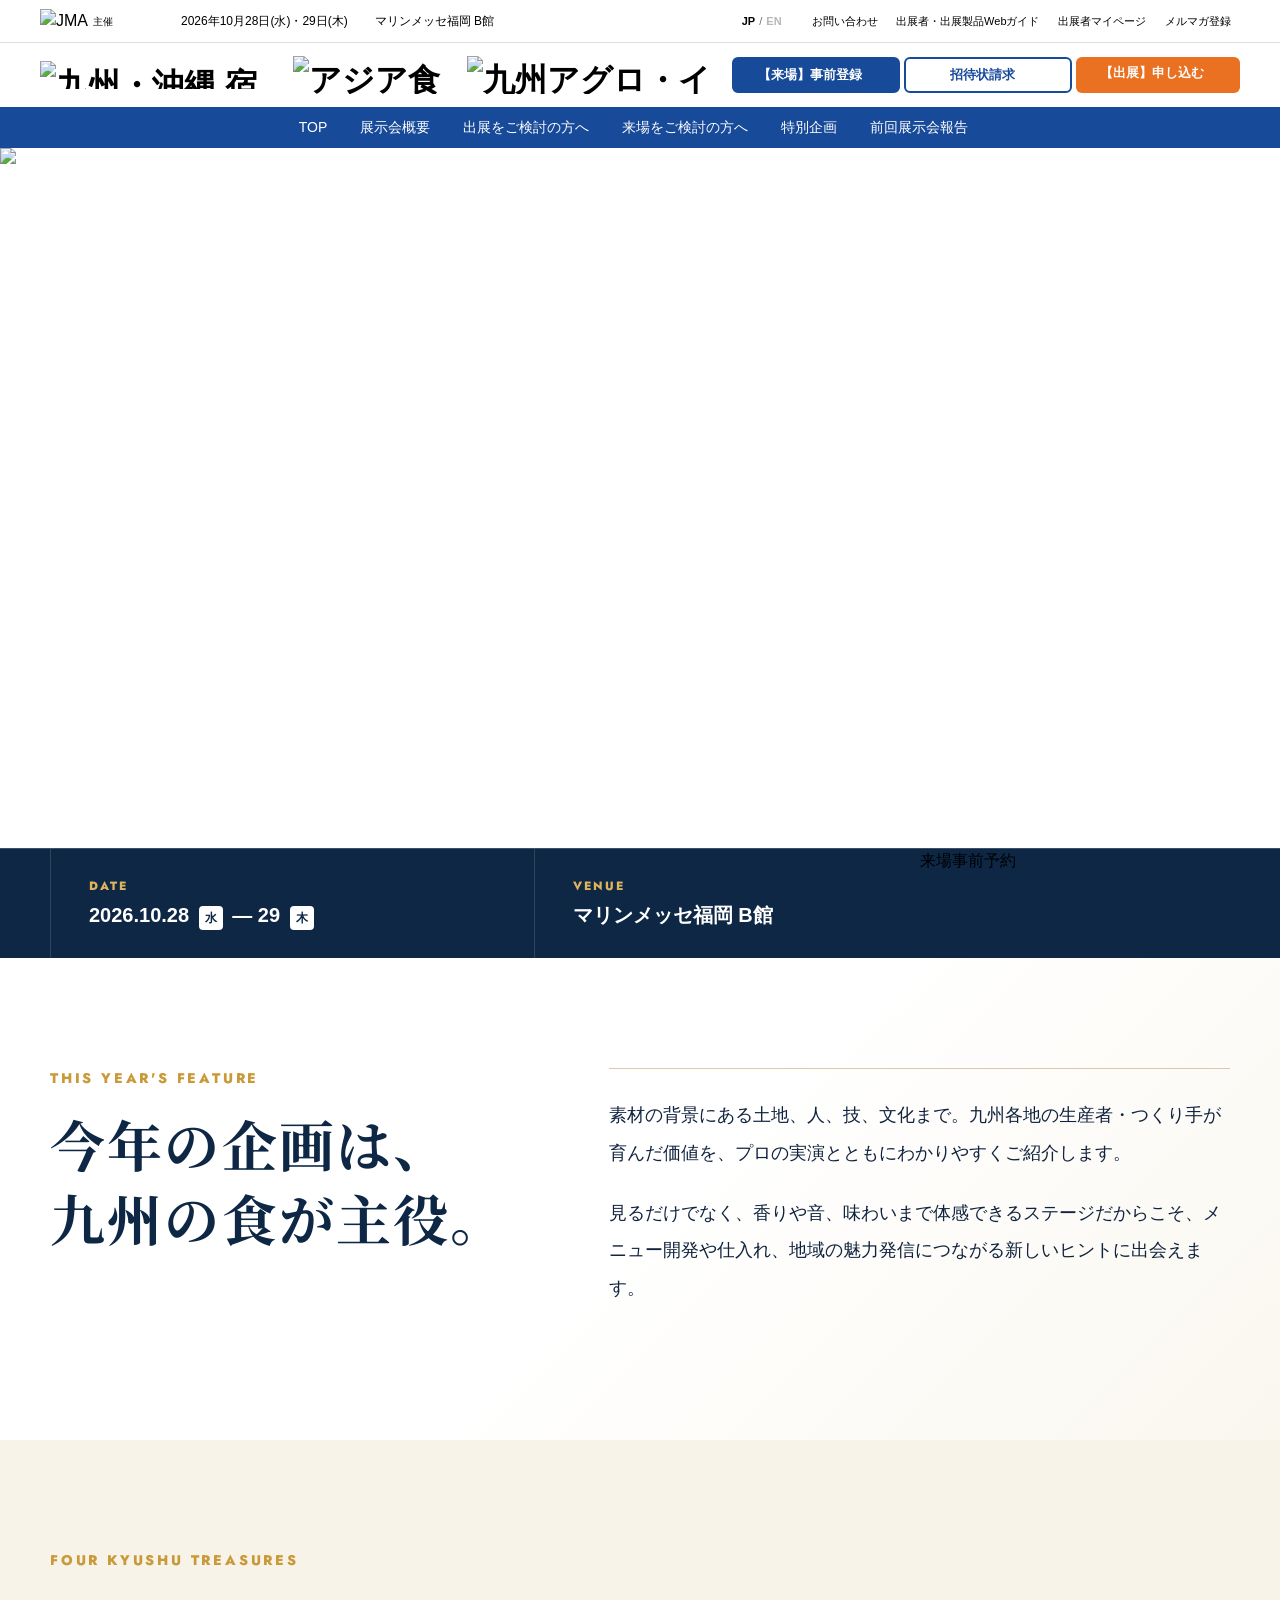
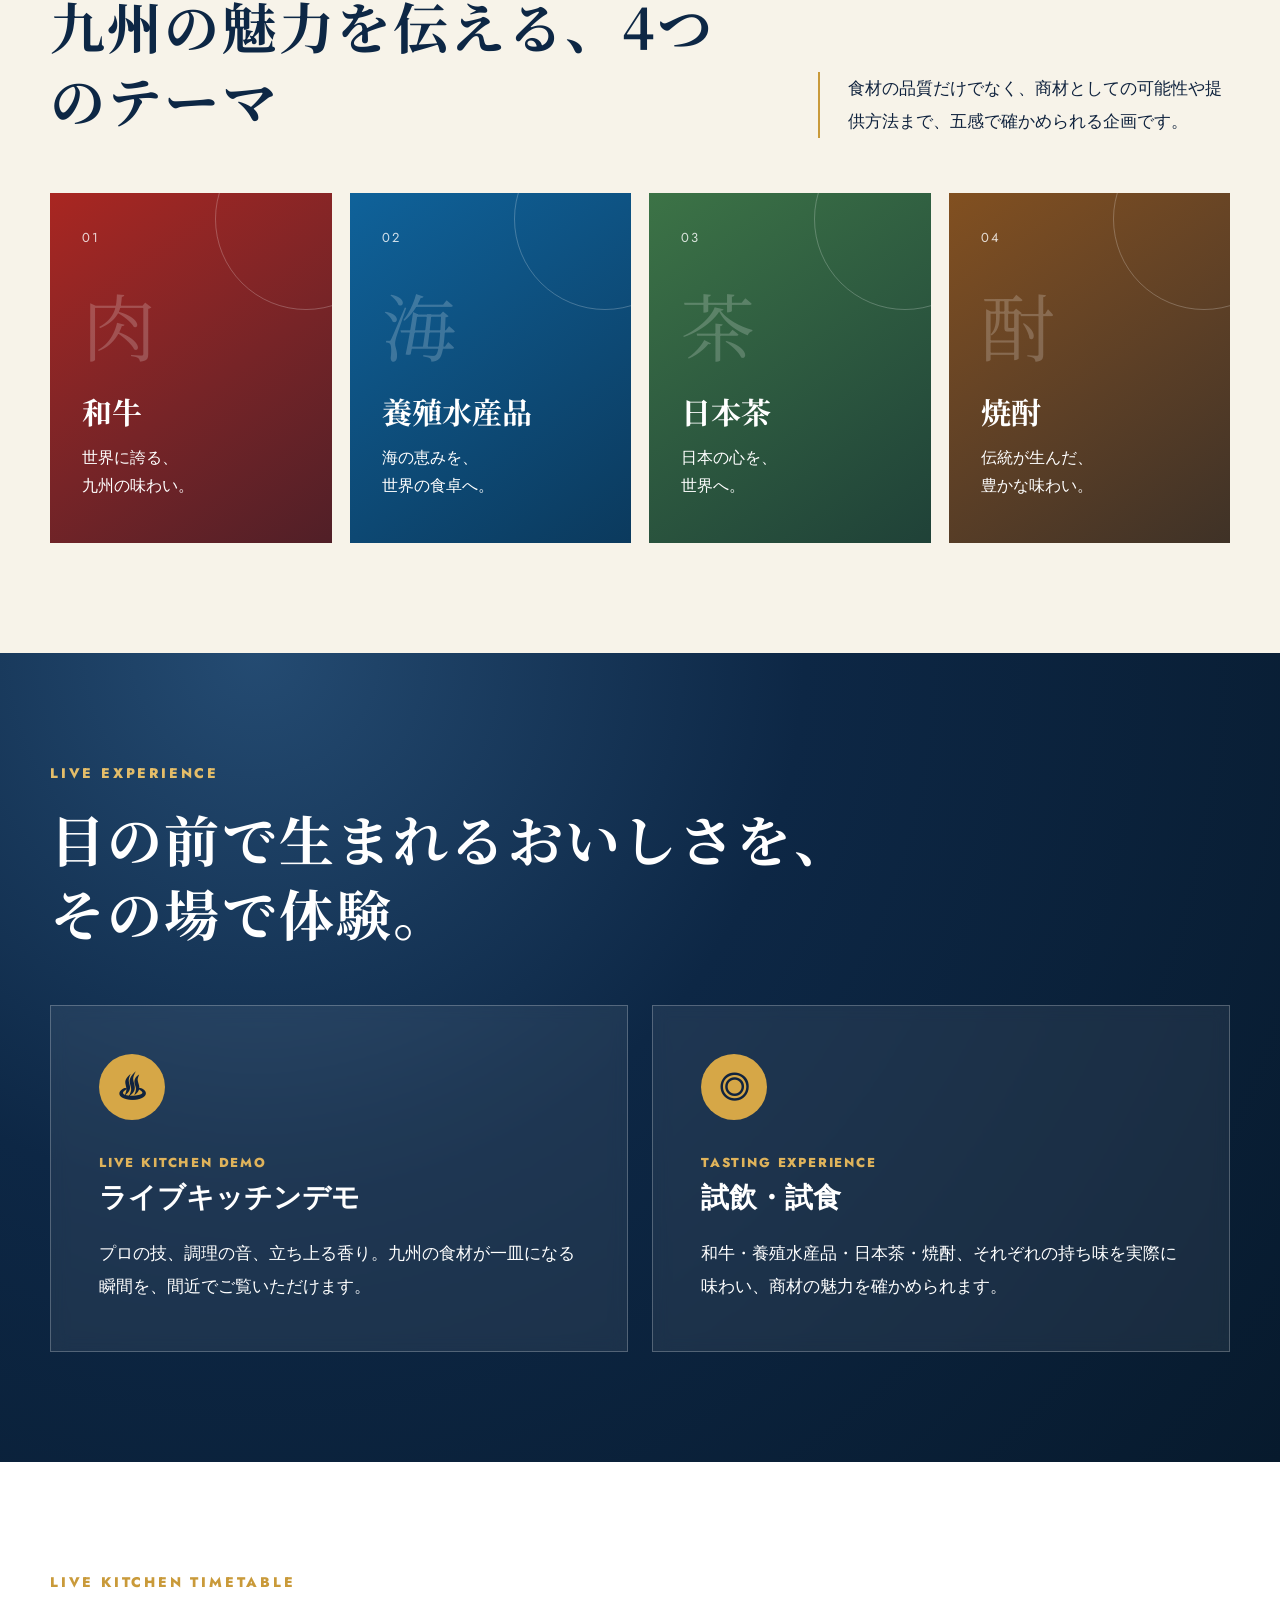
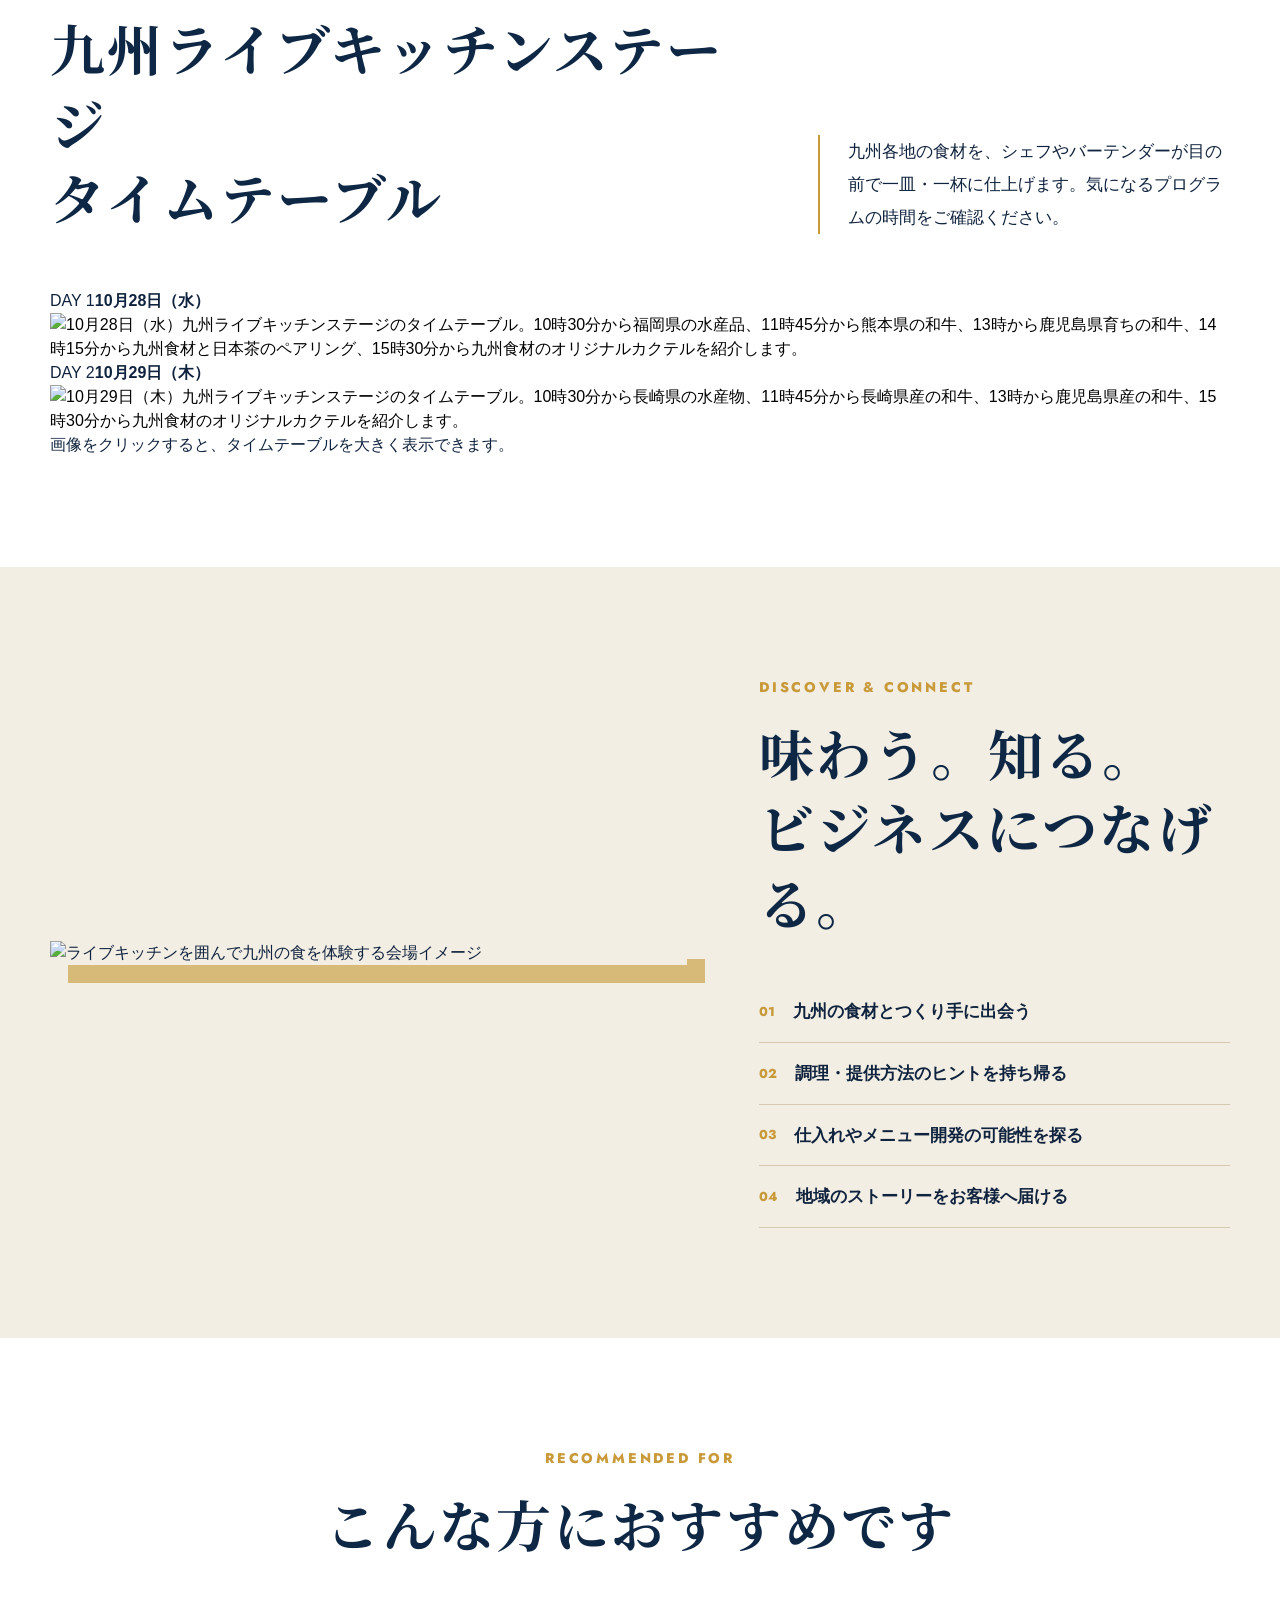
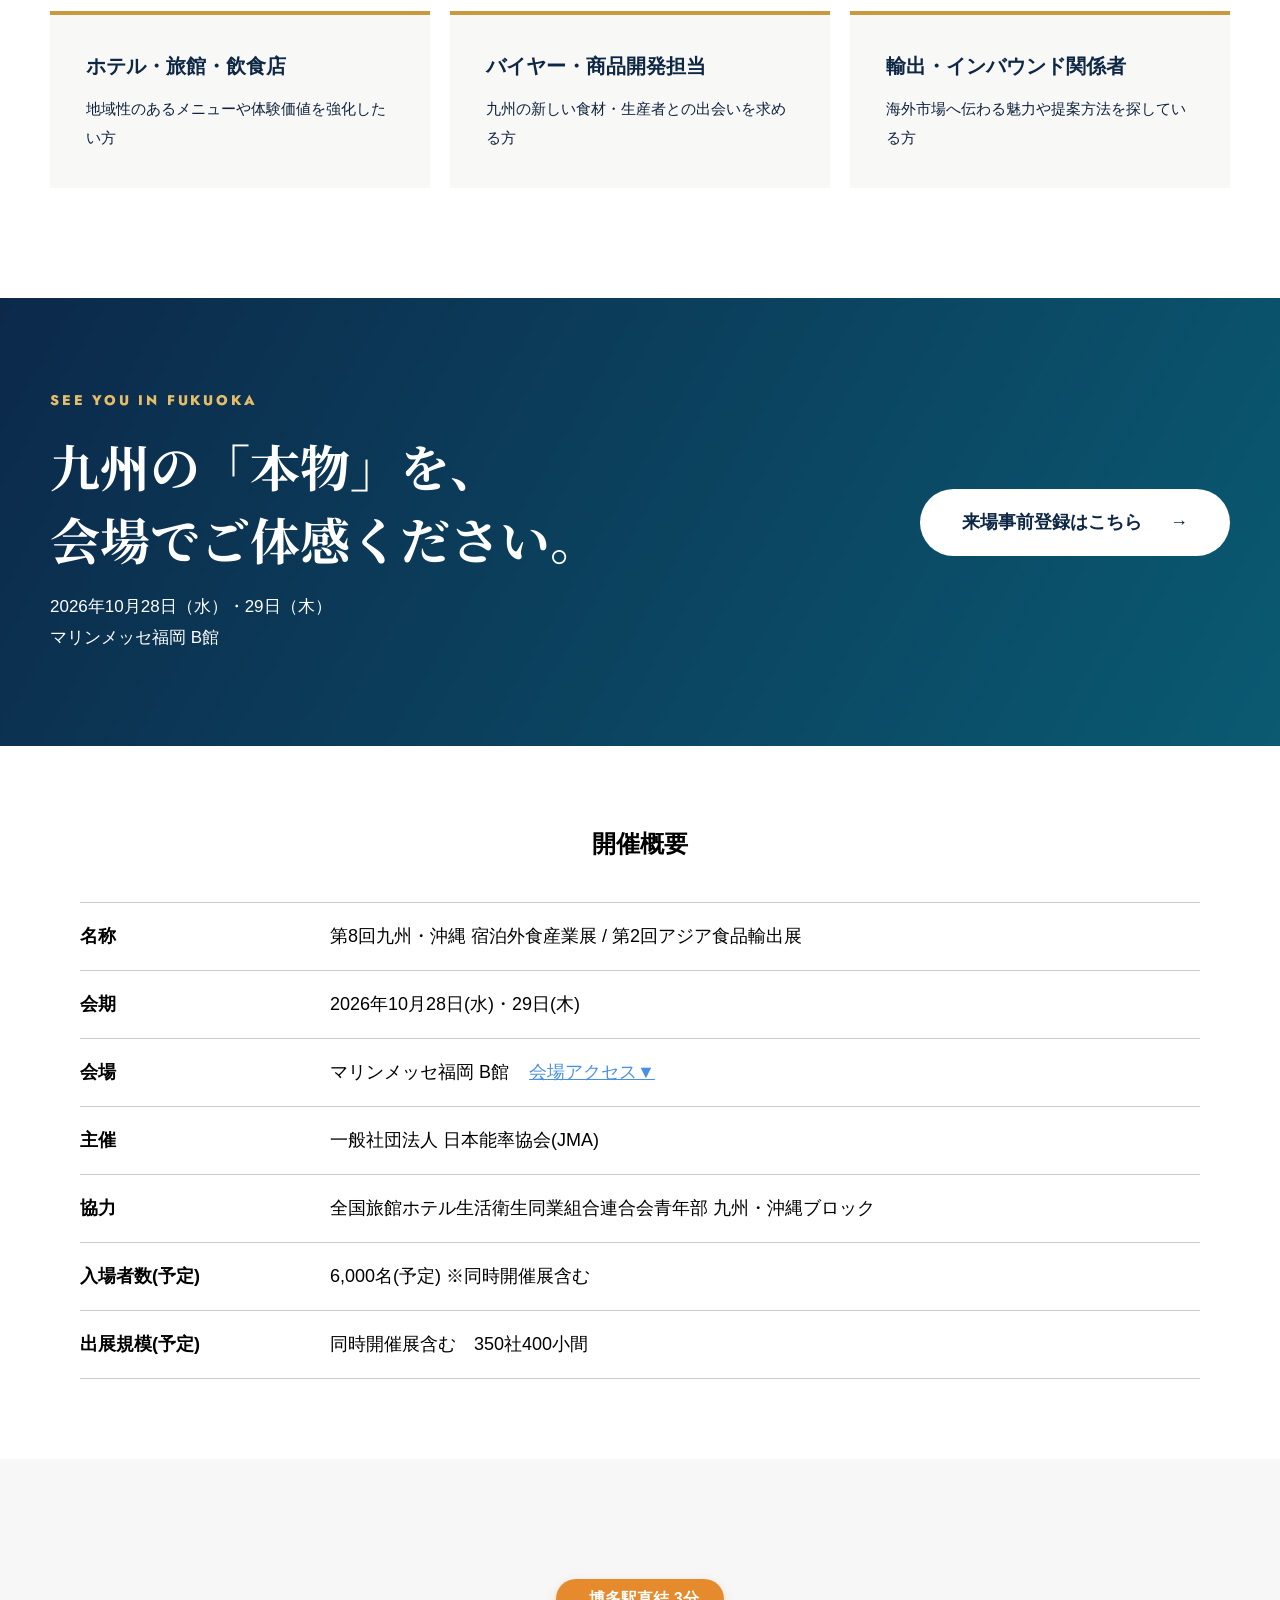
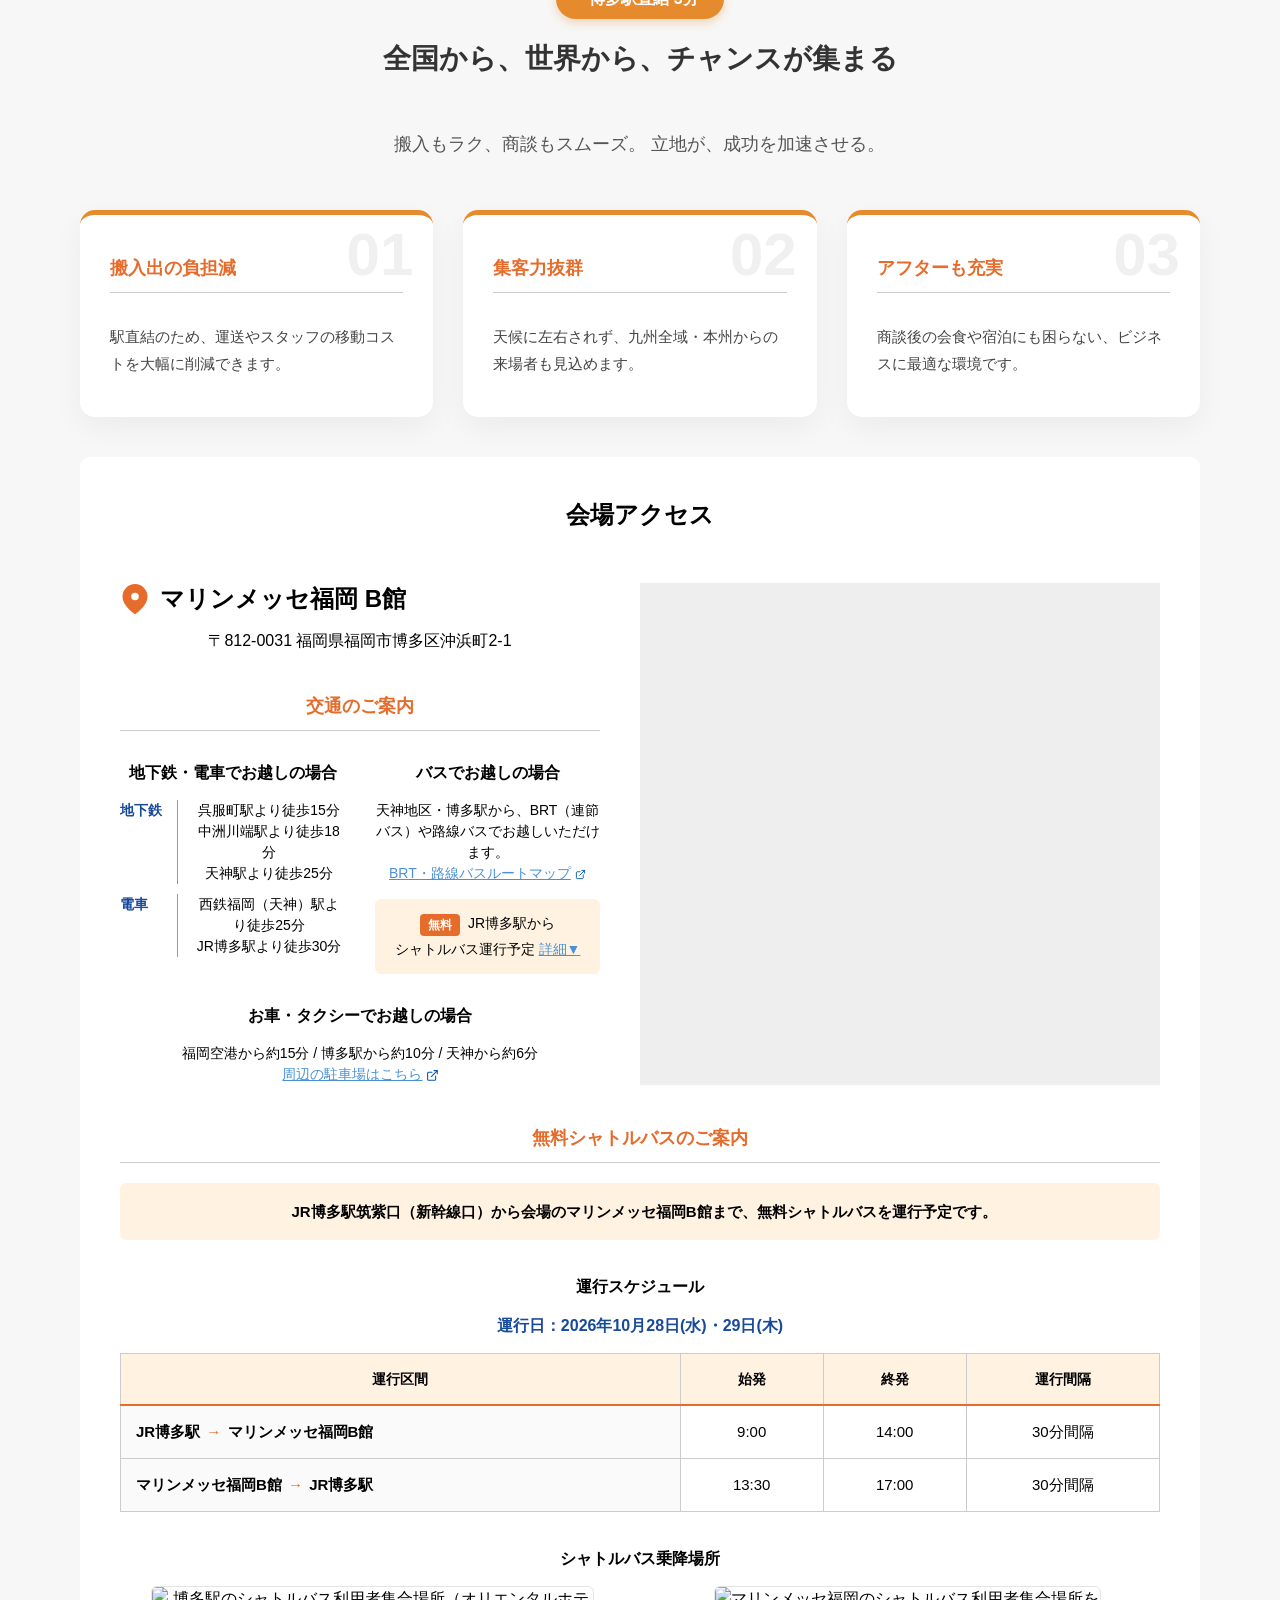
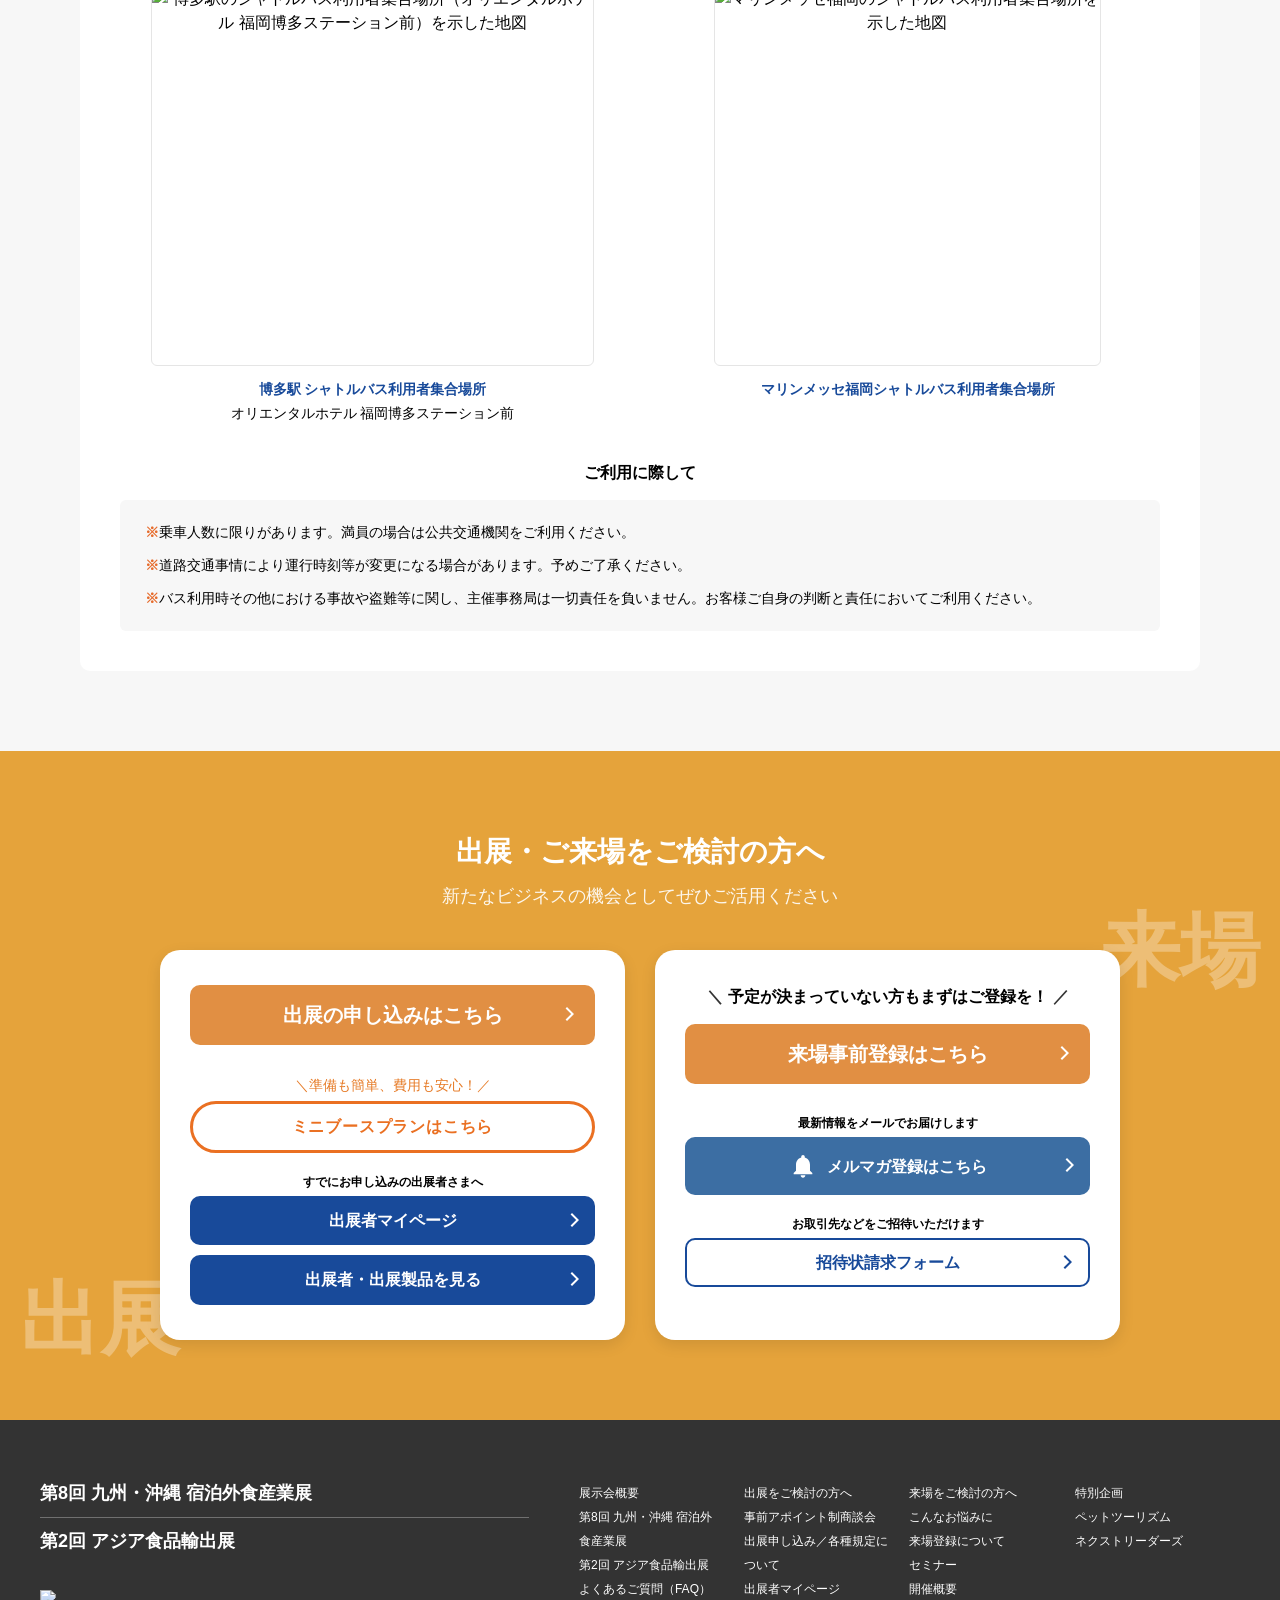
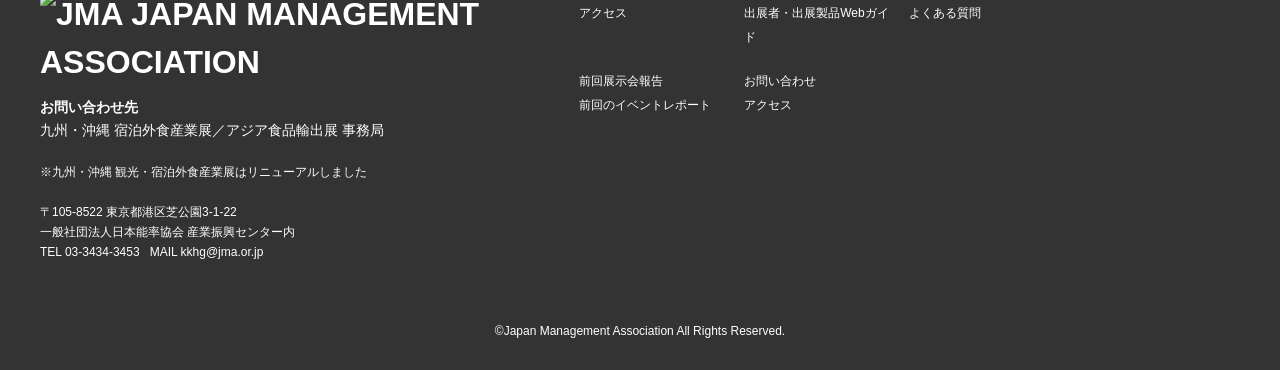
==== commit 6b3a16a2: "Add live kitchen stage timetable" ====
--- a/kyushu-brand-stage-edit.html
+++ b/kyushu-brand-stage-edit.html
@@ -354,26 +354,15 @@
 <!-- EDIT START: 九州ブランドステージ本文 -->
 
     <div id="root" class="brand-stage-page">
-        <section class="kbs-hero" aria-labelledby="kbsHeroTitle">
-            <img class="kbs-hero__image" src="./images/special/brand-stage-venue.jpg" alt="九州ブランドステージの会場イメージ">
-            <div class="kbs-hero__shade"></div>
-            <div class="kbs-shell kbs-hero__inner">
-                <p class="kbs-eyebrow"><span>SPECIAL PROGRAM 2026</span> 今年の注目企画</p>
-                <div class="kbs-brand-lockup" aria-label="KYUSHU BRAND STAGE 九州ブランドステージ">
-                    <span class="kbs-brand-lockup__map">九州</span>
-                    <span><b>KYUSHU</b><strong>BRAND</strong><b>STAGE</b><small>九州ブランドステージ</small></span>
-                </div>
-                <h1 id="kbsHeroTitle">九州の「本物」を、<br>五感で味わう。</h1>
-                <p class="kbs-hero__lead">和牛・養殖水産品・日本茶・焼酎。<br>九州が誇る食の魅力を、ライブキッチンと試飲・試食で体験する特別ステージです。</p>
-                <a class="kbs-button kbs-button--gold" href="https://velsion.jp/kyusyu-2026/visitor/register/terms" target="_blank" rel="noopener">来場事前登録はこちら <span aria-hidden="true">→</span></a>
-            </div>
+        <section class="kbs-hero kbs-hero--image-only" aria-label="九州ブランドステージ">
+            <img class="kbs-hero__image" src="./images/special/brand-stage-fv.png" alt="九州ブランドステージ。九州の本物を五感で味わうライブキッチンデモと試飲・試食のご案内">
         </section>
 
         <section class="kbs-eventbar" aria-label="開催情報">
             <div class="kbs-shell kbs-eventbar__inner">
                 <p><span>DATE</span><strong>2026.10.28 <small>水</small> — 29 <small>木</small></strong></p>
                 <p><span>VENUE</span><strong>マリンメッセ福岡 B館</strong></p>
-                <p><span>ADMISSION</span><strong>来場事前登録制</strong></p>
+                <div class="kbs-eventbar__booking"><a class="kbs-eventbar__booking-button" href="https://velsion.jp/kyusyu-2026/visitor/register/terms">来場事前予約</a></div>
             </div>
         </section>
 
@@ -426,20 +415,33 @@
                         <p>和牛・養殖水産品・日本茶・焼酎、それぞれの持ち味を実際に味わい、商材の魅力を確かめられます。</p>
                     </article>
                 </div>
-                <p class="kbs-note">※実演内容・提供メニュー・出演者・開催時間は、決まり次第このページでお知らせします。</p>
             </div>
         </section>
 
-        <section class="kbs-concept kbs-section" aria-labelledby="kbsConceptTitle">
+        <section class="kbs-schedule kbs-section" aria-labelledby="kbsScheduleTitle">
             <div class="kbs-shell">
-                <div class="kbs-heading-row">
-                    <div><p class="kbs-section-kicker">CONCEPT VISUAL</p><h2 id="kbsConceptTitle">九州ブランドステージ<br>企画イメージ</h2></div>
-                    <p>九州の豊かな食材とプロフェッショナルの技を掛け合わせ、食の新しい魅力を発信します。</p>
-                </div>
-                <figure class="kbs-concept__visual">
-                    <img src="./images/special/brand-stage-concept-blue-gloves.png" alt="九州ブランドステージの企画イメージ。青い衛生手袋を着用したシェフによるライブ調理の様子">
-                </figure>
-                <p class="kbs-concept__caption">※画像は企画イメージです。開催日は2026年10月28日（水）・29日（木）です。</p>
+                <div class="kbs-heading-row kbs-schedule__heading">
+                    <div>
+                        <p class="kbs-section-kicker">LIVE KITCHEN TIMETABLE</p>
+                        <h2 id="kbsScheduleTitle">九州ライブキッチンステージ<br>タイムテーブル</h2>
+                    </div>
+                    <p>九州各地の食材を、シェフやバーテンダーが目の前で一皿・一杯に仕上げます。気になるプログラムの時間をご確認ください。</p>
+                </div>
+                <div class="kbs-schedule__list">
+                    <figure class="kbs-schedule__day">
+                        <figcaption><span>DAY 1</span><strong>10月28日（水）</strong></figcaption>
+                        <a href="./images/special/live-kitchen-timetable-1028.png" target="_blank" rel="noopener">
+                            <img src="./images/special/live-kitchen-timetable-1028.png" alt="10月28日（水）九州ライブキッチンステージのタイムテーブル。10時30分から福岡県の水産品、11時45分から熊本県の和牛、13時から鹿児島県育ちの和牛、14時15分から九州食材と日本茶のペアリング、15時30分から九州食材のオリジナルカクテルを紹介します。">
+                        </a>
+                    </figure>
+                    <figure class="kbs-schedule__day">
+                        <figcaption><span>DAY 2</span><strong>10月29日（木）</strong></figcaption>
+                        <a href="./images/special/live-kitchen-timetable-1029.png" target="_blank" rel="noopener">
+                            <img src="./images/special/live-kitchen-timetable-1029.png" alt="10月29日（木）九州ライブキッチンステージのタイムテーブル。10時30分から長崎県の水産物、11時45分から長崎県産の和牛、13時から鹿児島県産の和牛、15時30分から九州食材のオリジナルカクテルを紹介します。">
+                        </a>
+                    </figure>
+                </div>
+                <p class="kbs-schedule__hint">画像をクリックすると、タイムテーブルを大きく表示できます。</p>
             </div>
         </section>
 
--- a/css/base/common.css
+++ b/css/base/common.css
@@ -0,0 +1,1586 @@
+@charset "UTF-8";
+html {
+  overflow-x: hidden;
+  box-sizing: border-box;
+  width: 100%;
+  margin: 0;
+  font-size: 62.5%;
+  color: #000000;
+  scroll-behavior: smooth;
+}
+html body {
+  font-family: "Noto Sans JP", sans-serif;
+  position: relative;
+  overflow: visible;
+  box-sizing: border-box;
+  width: 100%;
+  margin: 0;
+  letter-spacing: 0;
+  line-height: 1.5;
+  font-size: 1.6rem;
+}
+@media screen and (max-width: 767px) {
+  html body {
+    line-height: 1.3;
+    overflow: hidden;
+  }
+}
+html body a:hover {
+  transition: opacity 250ms;
+}
+html body a:hover:hover {
+  opacity: 0.55;
+}
+html body div[id],
+html body section[id] {
+  scroll-margin-top: 110px;
+}
+html body .wrapper {
+  max-width: 1200px;
+  margin: 0 auto;
+  padding: 0 1rem;
+}
+html body .alpha {
+  transition: opacity 250ms;
+}
+html body .alpha:hover {
+  opacity: 0.55;
+}
+html body .lg {
+  display: none;
+}
+@media screen and (max-width: 1199px) {
+  html body .lg {
+    display: block;
+  }
+}
+@media screen and (max-width: 1199px) {
+  html body .pc-lg {
+    display: none;
+  }
+}
+@media screen and (max-width: 1400px) {
+  html body .pc-xl {
+    display: none;
+  }
+}
+@media screen and (max-width: 991px) {
+  html body .pc-md {
+    display: none;
+  }
+}
+@media screen and (max-width: 767px) {
+  html body .pc-sm {
+    display: none;
+  }
+}
+html body .orange {
+  color: #EA7022;
+}
+html body .bold {
+  font-weight: 700;
+}
+html body .oswald {
+  font-family: "Oswald", sans-serif;
+  font-optical-sizing: auto;
+  font-style: normal;
+}
+html body .jost {
+  font-family: "Jost", sans-serif;
+  font-optical-sizing: auto;
+  font-style: normal;
+}
+html body .noto-serif {
+  font-family: "Noto Serif JP", serif;
+  font-optical-sizing: auto;
+  font-style: normal;
+}
+html body .grid {
+  display: grid;
+}
+html body header {
+  position: sticky;
+  /* これが魔法の呪文です */
+  top: 0;
+  /* 上端から0pxの位置で固定 */
+  z-index: 999;
+  /* 他の要素より手前に表示 */
+  background: #fff;
+}
+@media screen and (max-width: 991px) {
+  html body header {
+    display: flex;
+    flex-direction: column-reverse;
+    padding-bottom: 35px;
+    margin-bottom: 1rem;
+  }
+}
+html body header .header__wrapper {
+  display: flex;
+  justify-content: space-between;
+  align-items: center;
+}
+@media screen and (max-width: 991px) {
+  html body header .header__wrapper {
+    display: block;
+  }
+}
+html body header .footeronly {
+  display: none !important;
+}
+html body header .header__top {
+  border-bottom: 1px solid #DDDDDD;
+  padding: 0.5rem 0;
+  transition: all 0.2s ease-out;
+  opacity: 1;
+}
+@media screen and (max-width: 991px) {
+  html body header .header__top {
+    border-bottom: none;
+  }
+}
+@media screen and (max-width: 991px) {
+  html body header .header__top .header__wrapper {
+    display: flex;
+    justify-content: center;
+    padding: 0;
+  }
+}
+html body header .header__top .header__top-left {
+  display: flex;
+  align-items: center;
+}
+html body header .header__top .header__top-left .header__sponsor-label {
+  font-size: 1rem;
+  padding: 0 1.5rem 0 0.5rem;
+}
+html body header .header__top .header__top-left .header__sponsor-name {
+  font-size: 1.2rem;
+  font-weight: 700;
+}
+@media screen and (max-width: 991px) {
+  html body header .header__top .header__top-left .header__sponsor-name {
+    display: none;
+  }
+}
+html body header .header__top .header__top-left .header__event-info {
+  display: flex;
+  margin-left: 2.5rem;
+}
+@media screen and (max-width: 1199px) {
+  html body header .header__top .header__top-left .header__event-info {
+    margin-left: 0.2rem;
+  }
+}
+@media screen and (max-width: 991px) {
+  html body header .header__top .header__top-left .header__event-info {
+    display: none;
+  }
+}
+html body header .header__top .header__top-left .header__event-info p {
+  font-size: 1.2rem;
+}
+html body header .header__top .header__top-left .header__event-info p::before {
+  content: "";
+  background-repeat: no-repeat;
+  background-size: contain;
+  display: inline-block;
+  vertical-align: sub;
+  margin: 0 0.5rem 0 1rem;
+}
+html body header .header__top .header__top-left .header__event-info p.header__event-date::before {
+  background-image: url(../../images/common/icon-calendar.svg);
+  width: 13px;
+  height: 14px;
+}
+html body header .header__top .header__top-left .header__event-info p.header__event-venue::before {
+  background-image: url(../../images/common/icon-map.svg);
+  width: 12px;
+  height: 16px;
+}
+html body header .header__top .header__top-right {
+  display: flex;
+  font-size: 1.2rem;
+}
+html body header .header__top .header__top-right .header__lang-switch {
+  padding-right: 3rem;
+}
+@media screen and (max-width: 1199px) {
+  html body header .header__top .header__top-right .header__lang-switch {
+    padding-right: 0.5rem;
+  }
+}
+html body header .header__top .header__top-right .header__lang-switch::before {
+  content: "";
+  background-image: url(../../images/common/icon-globe.svg);
+  display: inline-block;
+  width: 13.2px;
+  height: 13.2px;
+  background-size: contain;
+  background-repeat: no-repeat;
+  vertical-align: middle;
+}
+html body header .header__top .header__top-right .header__lang-switch .header__lang-link {
+  font-weight: 700;
+}
+html body header .header__top .header__top-right .header__lang-switch .header__lang-link.jp::after {
+  content: "/";
+  color: #707070;
+  font-weight: 300;
+  padding: 0 0.1rem 0 0.4rem;
+}
+html body header .header__top .header__top-right .header__lang-switch .header__lang-link.off {
+  color: #B7B7B7;
+}
+html body header .header__top .header__top-right .header__lang-switch .header__lang-link:hover {
+  color: #000000;
+  opacity: 1;
+}
+html body header .header__top .header__top-right .header__utility-link {
+  font-weight: 500;
+}
+html body header .header__top .header__top-right .header__utility-link:not(:last-child) {
+  padding-right: 1.5rem;
+}
+@media screen and (max-width: 991px) {
+  html body header .header__top .header__top-right .header__utility-link {
+    display: none;
+  }
+}
+html body header .header__top .header__top-right .header__utility-link::after {
+  content: "";
+  background-image: url(../../images/common/icon-arrow-gray.svg);
+  display: inline-block;
+  width: 4.5px;
+  height: 7.8px;
+  background-size: contain;
+  background-repeat: no-repeat;
+  vertical-align: baseline;
+  margin-left: 0.5rem;
+}
+@media screen and (max-width: 991px) {
+  html body header .header__bottom .header__wrapper {
+    padding: 0;
+  }
+}
+@media screen and (max-width: 991px) {
+  html body header .header__bottom .header__title {
+    border-bottom: 1px solid #DDDDDD;
+    padding: 0.5rem 5rem 0 1.2rem;
+  }
+}
+html body header .header__bottom .header__title .header__title-link img {
+  width: 100%;
+  max-width: 453px;
+}
+@media screen and (max-width: 991px) {
+  html body header .header__bottom .header__title .header__title-link img {
+    max-width: 290px;
+  }
+}
+/* 3展示会ロゴ 横並び */
+html body header .header__bottom .header__title--split {
+  display: flex;
+  align-items: center;
+  gap: 1.4rem;
+  padding: 1rem 0;
+}
+html body header .header__bottom .header__title--split .header__title-row1 {
+  display: flex;
+  align-items: center;
+  gap: 1.4rem;
+  min-width: 0;
+}
+html body header .header__bottom .header__title--split .header__title-link {
+  display: inline-flex;
+  align-items: center;
+  min-width: 0;
+}
+html body header .header__bottom .header__title--split .header__title-link img {
+  width: auto;
+  max-width: none;
+}
+html body header .header__bottom .header__title--split .header__title-link--ksh img {
+  height: 2.8rem;
+}
+html body header .header__bottom .header__title--split .header__title-link--asia img {
+  height: 3.8rem;
+}
+html body header .header__bottom .header__title--split .header__title-link--agri img {
+  height: 3.8rem;
+}
+@media screen and (max-width: 991px) {
+  html body header .header__bottom .header__title--split {
+    gap: 0.8rem;
+    flex-wrap: nowrap;
+    padding: 10px 70px 10px 10px;
+  }
+  html body header .header__bottom .header__title--split .header__title-row1 {
+    gap: 0.8rem;
+    flex-shrink: 1;
+  }
+  html body header .header__bottom .header__title--split .header__title-link {
+    flex-shrink: 1;
+  }
+  html body header .header__bottom .header__title--split .header__title-link img {
+    width: auto;
+    height: auto;
+    max-width: 100%;
+  }
+  html body header .header__bottom .header__title--split .header__title-link--ksh img {
+    max-height: 2.1rem;
+  }
+  html body header .header__bottom .header__title--split .header__title-link--asia img {
+    max-height: 2.9rem;
+  }
+  html body header .header__bottom .header__title--split .header__title-link--agri img {
+    max-height: 2.9rem;
+  }
+}
+/* スマホ時のみ、アグリのロゴを改行して2段目に配置 */
+@media screen and (max-width: 767px) {
+  html body header .header__bottom .header__title--split {
+    flex-wrap: wrap;
+    row-gap: 0;
+  }
+  html body header .header__bottom .header__title--split .header__title-link--agri {
+    flex-basis: 100%;
+    margin-top: 0;
+  }
+  html body header .header__bottom .header__title--split .header__title-link--agri img {
+    max-height: 3.8rem;
+  }
+}
+@media screen and (max-width: 991px) {
+  html body header .header__bottom .header__cta {
+    position: absolute;
+    width: 90%;
+    left: 0px;
+    right: 0px;
+    margin: auto;
+    bottom: 0;
+    bottom: -2px;
+    padding: 10px 0px 5px 0px;
+  }
+}
+@media screen and (max-width: 991px) {
+  html body header .header__bottom .header__cta .header__cta-link.header__cta-link--docs {
+    display: none;
+  }
+}
+html body header .header__cta {
+  display: flex;
+}
+html body header .header__cta .header__cta-link {
+  display: block;
+  border-radius: 6px;
+  font-size: 1.4rem;
+  font-weight: 700;
+  padding: 0.5rem 1.5rem;
+  width: 100%;
+  min-width: 160px;
+  position: relative;
+  margin-left: 0.5rem;
+}
+@media screen and (max-width: 991px) {
+  html body header .header__cta .header__cta-link {
+    min-width: auto;
+    margin: 0 0.3rem;
+  }
+}
+html body header .header__cta .header__cta-link::after {
+  content: "";
+  display: inline-block;
+  width: 7px;
+  height: 12px;
+  background-size: contain;
+  background-repeat: no-repeat;
+  vertical-align: baseline;
+  position: absolute;
+  right: 15px;
+  top: 50%;
+  transform: translateY(-50%);
+}
+html body header .header__cta .header__cta-link.header__cta-link--exhibit {
+  background-color: #EA7022;
+  color: #FFFFFF;
+}
+html body header .header__cta .header__cta-link.header__cta-link--exhibit::after {
+  background-image: url(../../images/common/icon-arrow-white.svg);
+}
+html body header .header__cta .header__cta-link.header__cta-link--docs {
+  background-color: #E5A33B;
+  color: #FFFFFF;
+}
+html body header .header__cta .header__cta-link.header__cta-link--docs::after {
+  background-image: url(../../images/common/icon-arrow-white.svg);
+}
+html body header .header__cta .header__cta-link.header__cta-link--register {
+  background-color: #FFFFFF;
+  color: #EA7022;
+  border: 2px solid #EA7022;
+}
+html body header .header__cta .header__cta-link.header__cta-link--register::after {
+  background-image: url(../../images/common/icon-arrow-orange.svg);
+}
+html body header .header__cta .header__cta-link.header__cta-link--mail {
+  background-color: #3B75A7;
+  color: #FFFFFF;
+  border: 2px solid #3B75A7;
+}
+html body header .header__cta .header__cta-link.header__cta-link--mail::after {
+  background-image: url(../../images/common/icon-arrow-white.svg);
+}
+html body header .header__cta .header__cta-link.header__cta-link--contact {
+  background-color: #FFFFFF;
+  color: #EA7022;
+  border: 2px solid #EA7022;
+}
+html body header .header__cta .header__cta-link.header__cta-link--contact::after {
+  background-image: url(../../images/common/icon-arrow-orange.svg);
+}
+html body header .navigation .header__cta {
+  flex-wrap: wrap;
+  justify-content: center;
+  padding: 6rem 1rem 0;
+}
+html body header .navigation .header__cta .header__cta-link {
+  flex-basis: 40%;
+  margin: 0 0.1rem 0.8rem;
+}
+@media screen and (max-width: 991px) {
+  html body header .navigation .header__cta .header__cta-link {
+    padding: 0.5rem 2.5rem 0.5rem 0.5rem;
+  }
+}
+html body header .pc-nav {
+  margin-left: auto;
+  position: relative;
+  background-color: #184A9A;
+}
+@media screen and (max-width: 991px) {
+  html body header .pc-nav {
+    display: none;
+  }
+}
+html body header .pc-nav nav {
+  display: flex;
+  justify-content: center;
+  max-width: 1200px;
+  margin: 0 auto;
+}
+@media screen and (max-width: 991px) {
+  html body header .pc-nav nav {
+    display: none;
+  }
+}
+html body header .pc-nav nav .nav__list {
+  display: flex;
+}
+html body header .pc-nav nav .nav__list.nav__list-spnav, html body header .pc-nav nav .nav__list.nav__list-footer {
+  display: none;
+}
+html body header .pc-nav nav .nav__list .nav__item {
+  padding: 0 1.95rem;
+}
+@media screen and (max-width: 1400px) {
+  html body header .pc-nav nav .nav__list .nav__item {
+    padding: 0 1rem;
+  }
+}
+@media screen and (max-width: 1199px) {
+  html body header .pc-nav nav .nav__list .nav__item {
+    padding: 0 0.8rem;
+  }
+}
+html body header .pc-nav nav .nav__list .nav__item a {
+  color: #FFFFFF;
+  font-size: 1.4rem;
+  display: inline-block;
+  padding: 1rem 0;
+  cursor: pointer;
+}
+html body header .pc-nav nav .nav__list .nav__item a:hover {
+  color: #EA7022;
+  opacity: 1;
+  cursor: pointer;
+}
+html body header .pc-nav nav .nav__list .nav__item.has-child {
+  position: relative;
+}
+html body header .pc-nav nav .nav__list .nav__item.has-child a .arrow-icon {
+  position: relative;
+  width: 5px;
+  height: 9.5px;
+  display: inline-block;
+  transition: 0.6s cubic-bezier(0.34, 1.56, 0.64, 1);
+  cursor: pointer;
+  margin-left: 0.8rem;
+  will-change: transform;
+  background-image: url(../../images/common/icon-arrow-gray.svg);
+  background-repeat: no-repeat;
+  background-size: contain;
+  transform: rotate(90deg);
+  transition: transform 0.3s cubic-bezier(0.68, -0.55, 0.27, 1.55);
+  transform-origin: center;
+}
+html body header .pc-nav nav .nav__list .nav__item.has-child a .arrow-icon:hover {
+  transform: rotate(-90deg) scale(1.15);
+}
+html body header .pc-nav nav .nav__list .nav__item.has-child a .arrow-icon.open {
+  transform: rotate(-90deg) scale(1);
+}
+html body header .pc-nav nav .nav__list .nav__item.has-child .nav-child {
+  display: block;
+  position: absolute;
+  top: 100%;
+  left: 0;
+  background-color: #333333;
+  box-shadow: 0 4px 6px rgba(0, 0, 0, 0.1);
+  width: 161px;
+  padding: 0 1rem 1rem;
+  z-index: 100;
+  opacity: 0;
+  visibility: hidden;
+  transform: translateY(-10px);
+  transition: all 0.3s ease;
+}
+html body header .pc-nav nav .nav__list .nav__item.has-child .nav-child li:not(html body header .pc-nav nav .nav__list .nav__item.has-child .nav-child li:last-child) {
+  border-bottom: 1px solid #FFFFFF;
+}
+html body header .pc-nav nav .nav__list .nav__item.has-child .nav-child.show {
+  opacity: 1;
+  visibility: visible;
+  transform: translateY(0);
+}
+html body header .pc-nav nav .nav__list .nav__item.has-child .nav-child ul {
+  display: block;
+}
+html body header .pc-nav nav .nav__list .nav__item.has-child .nav-child ul li a {
+  padding: 0.75rem 1.25rem;
+  white-space: nowrap;
+  transition: background-color 0.2s ease;
+}
+html body header .pc-nav nav .nav__list .nav__item.has-child .nav-child ul li a:hover {
+  background-color: #f8f9fa;
+}
+html body header .menu-button-wrapper {
+  margin-left: auto;
+  z-index: 11;
+  display: none;
+  right: 0;
+  top: 0;
+  position: fixed;
+}
+@media screen and (max-width: 991px) {
+  html body header .menu-button-wrapper {
+    display: block;
+  }
+}
+html body header .menu-button-wrapper #menuButton {
+  color: #FFFFFF;
+  font-size: 16px;
+  text-align: center;
+  line-height: 1;
+  display: inline-block;
+  padding: 7px 10px 11px;
+  width: 23px;
+  height: 24px;
+  background-color: #184A9A;
+  z-index: 10;
+  position: relative;
+  transition: 0.4s;
+  cursor: pointer;
+  border-radius: 5px;
+  top: 3px;
+  right: 4px;
+}
+html body header .menu-button-wrapper #menuButton span {
+  display: inline-block;
+  position: relative;
+  transition: 0.4s;
+  width: 100%;
+  height: 3px;
+  background-color: #FFFFFF;
+  border-radius: 5px;
+}
+html body header .menu-button-wrapper #menuButton span::before, html body header .menu-button-wrapper #menuButton span::after {
+  content: "";
+  position: absolute;
+  right: 0;
+  width: 100%;
+  height: 3px;
+  background-color: #FFFFFF;
+  border-radius: 5px;
+  transition: 0.4s;
+}
+html body header .menu-button-wrapper #menuButton span::before {
+  top: -8px;
+  opacity: 1;
+}
+html body header .menu-button-wrapper #menuButton span::after {
+  bottom: -8px;
+}
+html body header .menu-button-wrapper.menu-open #menuButton span {
+  animation: none;
+  width: 24px;
+  transition: 0.4s;
+  transform: translate(0, 2px) rotate(45deg);
+}
+html body header .menu-button-wrapper.menu-open #menuButton span::before {
+  transition: 0.4s;
+  opacity: 0;
+}
+html body header .menu-button-wrapper.menu-open #menuButton span::after {
+  animation: none;
+  width: 24px;
+  transition: 0.4s;
+  transform: translate(0px, -8px) rotate(90deg);
+}
+html body header .sp-nav {
+  position: fixed;
+  right: 0;
+  top: 0;
+  height: 100%;
+  /* ▼▼▼ 変更箇所ここから ▼▼▼ */
+  width: 100%;
+  visibility: hidden;
+  opacity: 0;
+  transition: opacity 0.4s ease-in, visibility 0.4s ease-in;
+  background-color: #184A9A;
+  z-index: 8;
+}
+html body header .sp-nav.menu-open {
+  opacity: 1;
+  visibility: visible;
+  height: 100%;
+  transition: 0.4s ease-in;
+  overflow-y: auto;
+  padding-bottom: 50px;
+}
+html body header .sp-nav.menu-open nav {
+  overflow-y: auto;
+  padding: 1rem 2rem 4rem;
+}
+html body header .sp-nav.menu-open nav > ul > li {
+  border-bottom: 1px solid #bfbfbf;
+}
+html body header .sp-nav.menu-open nav > ul > li:last-child {
+  border-bottom: 0;
+}
+html body header .sp-nav.menu-open nav > ul > li > a {
+  padding: 1.1rem 0 1.1rem 1rem;
+}
+html body header .sp-nav.menu-open nav ul.nav__list-sub {
+  border-top: 1px solid #FFFFFF;
+}
+html body header .sp-nav.menu-open nav ul.nav__list-sub .nav__item:last-child {
+  border-bottom: 1px solid #FFFFFF;
+}
+html body header .sp-nav.menu-open nav ul.nav__list-spnav {
+  display: flex;
+  justify-content: space-between;
+  flex-wrap: wrap;
+  padding-top: 2rem;
+}
+html body header .sp-nav.menu-open nav ul.nav__list-spnav .nav__item {
+  border-bottom: 1px solid #FFFFFF;
+  padding: 0 0 0.5rem;
+  flex-basis: 49%;
+}
+html body header .sp-nav.menu-open nav ul.nav__list-spnav .nav__item a {
+  padding: 0 2rem 0 0;
+}
+html body header .sp-nav.menu-open nav ul.nav__list-spnav .nav__item a::after {
+  content: "";
+  background-image: url(../../images/common/icon-arrow-white.svg);
+  background-repeat: no-repeat;
+  background-size: contain;
+  display: inline-block;
+  width: 7px;
+  height: 12px;
+  position: absolute;
+  right: 0;
+  top: 50%;
+  transform: translateY(-50%);
+}
+html body header .sp-nav.menu-open nav ul.nav__list-footer {
+  display: none;
+}
+html body header .sp-nav.menu-open nav ul li {
+  padding: 0 1rem;
+  opacity: 1;
+}
+html body header .sp-nav.menu-open nav ul li.has-child .nav-child {
+  max-height: 0;
+  overflow: hidden;
+  opacity: 0;
+  transform: translateY(-10px);
+  transition: all 0.4s ease;
+}
+html body header .sp-nav.menu-open nav ul li.has-child .nav-child > ul {
+  display: block;
+}
+html body header .sp-nav.menu-open nav ul li.has-child .nav-child > ul li a {
+  padding: 0.75rem 1.25rem;
+  white-space: nowrap;
+}
+html body header .sp-nav.menu-open nav ul li.has-child.open > .nav-child {
+  max-height: 300px;
+  opacity: 1;
+  transform: translateY(0);
+}
+html body header .sp-nav.menu-open nav ul li a {
+  position: relative;
+  display: flex;
+  padding: 1rem 0;
+  font-weight: 700;
+  color: #FFFFFF;
+  font-size: 1.4rem;
+}
+@media screen and (max-width: 991px) {
+  html body header .sp-nav.menu-open nav ul li a.btn-onlinestore {
+    padding: 1rem 2rem;
+    max-width: 230px;
+    margin: 2rem auto 0;
+  }
+}
+html body header .sp-nav.menu-open nav ul li a .arrow-icon {
+  position: relative;
+  display: block;
+  width: 20px;
+  height: 20px;
+  margin: 3px 0 0 auto;
+  transition: transform 0.3s ease;
+  box-sizing: border-box;
+  opacity: 1;
+}
+html body header .sp-nav.menu-open nav ul li a .arrow-icon::before, html body header .sp-nav.menu-open nav ul li a .arrow-icon::after {
+  content: "";
+  position: absolute;
+  background-color: #FFFFFF;
+  transition: transform 0.3s ease, opacity 0.3s ease;
+}
+html body header .sp-nav.menu-open nav ul li a .arrow-icon::before {
+  top: 50%;
+  left: 0;
+  right: 0;
+  height: 2px;
+  transform: translateY(-50%);
+}
+html body header .sp-nav.menu-open nav ul li a .arrow-icon::after {
+  top: 0;
+  bottom: 0;
+  left: 50%;
+  width: 2px;
+  transform: translateX(-50%);
+  right: auto;
+  height: auto;
+}
+html body header .sp-nav.menu-open nav ul li a .arrow-icon.open {
+  transform: rotate(180deg);
+}
+html body header .sp-nav.menu-open nav ul li a .arrow-icon.open::before {
+  transform: translateY(-50%);
+}
+html body header .sp-nav.menu-open nav ul li a .arrow-icon.open::after {
+  transform: translateX(-50%) scaleY(0);
+  opacity: 0;
+}
+html body header .sp-nav.menu-open nav ul li .nav-child a {
+  padding: 0.5rem 0 0.5rem 3rem;
+}
+html body header .sp-nav.menu-open nav ul li ul.mago li ul {
+  padding: 0 0 1rem 3rem;
+  display: flex;
+  flex-wrap: wrap;
+}
+html body header .sp-nav.menu-open nav ul li ul.mago li ul li {
+  flex-basis: 50%;
+  padding: 0;
+}
+html body header .sp-nav.menu-open nav ul li ul.mago li ul li a {
+  padding: 0.5rem 0.5rem 1rem 0;
+  display: block;
+}
+html body header .sp-nav.menu-open nav ul li ul.mago li ul li a p {
+  padding-bottom: 0.5rem;
+  font-size: 13px;
+}
+html body header .sp-nav.menu-open nav ul li ul.mago li ul li a img {
+  display: block;
+}
+html body header .sp-nav nav ul li {
+  opacity: 0;
+  transition: 0.6s;
+}
+html body header .sp-nav nav ul li a .arrow-icon {
+  opacity: 0;
+}
+html body header.is-scrolled .header__top {
+  height: 0;
+  /* 高さを0に */
+  padding: 0;
+  /* パディングがある場合はそれも0にする */
+  opacity: 0;
+  /* フェードアウトさせる */
+}
+html body footer {
+  background-color: #333333;
+  color: #FFFFFF;
+  padding: 6rem 0 3rem;
+}
+html body footer a {
+  color: #FFFFFF;
+}
+html body footer .footer__inner {
+  display: flex;
+  justify-content: space-between;
+}
+@media screen and (max-width: 991px) {
+  html body footer .footer__inner {
+    justify-content: center;
+  }
+}
+html body footer .footer__inner .footer__top {
+  padding-right: 5rem;
+}
+@media screen and (max-width: 991px) {
+  html body footer .footer__inner .footer__top {
+    padding: 0;
+  }
+}
+@media screen and (max-width: 991px) {
+  html body footer .footer__inner .footer__top .footer__title {
+    padding-bottom: 3rem;
+  }
+}
+html body footer .footer__inner .footer__top .footer__title .footer__expo-title {
+  font-size: 1.8rem;
+  font-weight: 700;
+}
+html body footer .footer__inner .footer__top .footer__title .footer__expo-title:first-child {
+  border-bottom: 1px solid #707070;
+  padding: 0 0 1rem;
+  margin: 0 0 1rem;
+}
+html body footer .footer__inner .footer__top .footer__title img {
+  padding: 3.5rem 0 1rem;
+}
+@media screen and (max-width: 991px) {
+  html body footer .footer__inner .footer__top .footer__title img {
+    display: none;
+  }
+}
+html body footer .footer__inner .footer__top .footer__contact p {
+  font-size: 1.2rem;
+  line-height: 1.667;
+}
+html body footer .footer__inner .footer__top .footer__contact p.footer__contact-heading {
+  font-size: 1.4rem;
+  font-weight: 700;
+}
+html body footer .footer__inner .footer__top .footer__contact p.footer__contact-org {
+  font-size: 1.4rem;
+}
+html body footer .footer__inner .footer__top .footer__contact p.footer__note {
+  padding: 2rem 0;
+}
+html body footer .footer__inner .footer__top .footer__contact .footer__contact-details {
+  display: flex;
+}
+html body footer .footer__inner .footer__top .footer__contact .footer__contact-details p.footer__tel {
+  margin-right: 1rem;
+}
+@media screen and (max-width: 991px) {
+  html body footer .footer__inner .footer__bottom {
+    display: none;
+  }
+}
+html body footer .footer__inner .footer__bottom .footer__links {
+  text-align: right;
+  padding-bottom: 3rem;
+}
+html body footer .footer__inner .footer__bottom .footer__links .footer__link {
+  display: block;
+}
+html body footer .footer__inner .footer__bottom nav {
+  display: flex;
+  flex-wrap: wrap;
+}
+html body footer .footer__inner .footer__bottom nav .nav__list {
+  display: flex;
+  width: 100%;
+  margin-bottom: 20px;
+}
+html body footer .footer__inner .footer__bottom nav .nav__list.nav__list-sub {
+  flex-direction: column;
+}
+html body footer .footer__inner .footer__bottom nav .nav__list.nav__list-spnav {
+  display: none;
+}
+html body footer .footer__inner .footer__bottom nav .nav__list .nav__item {
+  padding-right: 2rem;
+  width: 25%;
+}
+html body footer .footer__inner .footer__bottom nav .nav__list .nav__item.nav__item-top {
+  display: none;
+}
+html body footer .footer__inner .footer__bottom nav .nav__list .nav__item a {
+  font-size: 1.2rem;
+}
+html body footer .footer__inner .footer__bottom nav .nav__list.ft_nav_list {
+  width: 25%;
+}
+html body footer .footer__inner .footer__bottom nav .nav__list.ft_nav_list .nav__item {
+  width: 100%;
+}
+html body footer .footer__logo-sp {
+  display: none;
+}
+@media screen and (max-width: 991px) {
+  html body footer .footer__logo-sp {
+    display: block;
+    padding-top: 6rem;
+  }
+}
+@media screen and (max-width: 991px) {
+  html body footer .footer__logo-sp .footer__logo {
+    display: block;
+    margin: 0 auto;
+  }
+}
+html body footer small {
+  display: block;
+  text-align: center;
+  font-size: 1.2rem;
+  padding-top: 6rem;
+}
+@media screen and (max-width: 991px) {
+  html body footer small {
+    padding-top: 2rem;
+  }
+}
+html body main .breadcrumb-wrapper {
+  position: relative;
+  z-index: 20;
+}
+html body main .breadcrumb-wrapper .breadcrumb {
+  display: flex;
+  position: absolute;
+  left: 10px;
+  top: 0;
+}
+html body main .breadcrumb-wrapper .breadcrumb.breadcrumb-white .breadcrumb__item {
+  color: #FFFFFF;
+}
+html body main .breadcrumb-wrapper .breadcrumb.breadcrumb-white .breadcrumb__item:not(.breadcrumb__item--current)::after {
+  border-top: solid 1px #FFFFFF;
+  border-right: solid 1px #FFFFFF;
+}
+html body main .breadcrumb-wrapper .breadcrumb .breadcrumb__item {
+  font-size: 1.4rem;
+  padding: 2rem 0;
+}
+html body main .breadcrumb-wrapper .breadcrumb .breadcrumb__item:not(.breadcrumb__item--current) {
+  position: relative;
+  display: inline-block;
+  margin-right: 2rem;
+}
+html body main .breadcrumb-wrapper .breadcrumb .breadcrumb__item:not(.breadcrumb__item--current)::after {
+  content: "";
+  width: 5px;
+  height: 5px;
+  margin-top: -5px;
+  border-top: solid 1px #000000;
+  border-right: solid 1px #000000;
+  transform: translateY(-50%) rotate(45deg);
+  position: absolute;
+  top: 58%;
+  right: -1rem;
+}
+html body main .basic__title {
+  text-align: center;
+  font-size: 2.8rem;
+  font-weight: 700;
+  line-height: 1.8;
+  margin: 6rem 0 4rem;
+}
+@media screen and (max-width: 991px) {
+  html body main .basic__title {
+    font-size: 2rem;
+    line-height: 1.7;
+    margin: 3rem 0 4rem;
+  }
+}
+html body main .basic__title .orange__bg {
+  background-color: #FDE8A2;
+  padding: 0.5rem 1rem;
+}
+html body main .bg-gray {
+  background-color: #F7F7F7;
+}
+html body main .bg-orange {
+  background: linear-gradient(to bottom right, #FFF3E0, #FFCC80);
+  background-color: #FFF3E0;
+}
+html body {
+  /* =========================================
+  トップへ戻るボタン (to-top-button)
+  ========================================= */
+}
+html body .to-top-button {
+  /* 画面右下に固定配置 */
+  position: fixed;
+  right: 20px;
+  bottom: 20px;
+  z-index: 1000;
+  display: block;
+  cursor: pointer;
+  /* ★★★ 修正・追加部分 ★★★ */
+  /* 初期状態：完全に透明で、マウスクリックも受け付けない */
+  opacity: 0;
+  visibility: hidden;
+  pointer-events: none;
+  /* 非表示時にクリックイベントを無効化 */
+  /* アニメーション設定: 0.5秒かけて滑らかに変化 */
+  transition: opacity 0.5s ease, visibility 0.5s ease;
+}
+html body {
+  /* スクロール時に表示するためのクラス (JSで付与) */
+}
+html body .to-top-button.is-active {
+  /* 表示状態 */
+  opacity: 1;
+  visibility: visible;
+  pointer-events: auto;
+  /* 表示時にクリックイベントを有効化 */
+}
+html body {
+  /* -----------------------------------------
+  メディアクエリ (スマホ対応)
+  ----------------------------------------- */
+}
+@media (max-width: 768px) {
+  html body .to-top-button {
+    right: 15px;
+    bottom: 15px;
+  }
+  html body .to-top-button img {
+    /* スマホサイズ: PCより小さく */
+    width: 50px;
+    height: 50px;
+  }
+}
+html body #ksh-faq-section {
+  color: #333;
+  line-height: 1.6;
+  background-color: #f9f9f9;
+  /* セクションの背景色（薄いグレーで区分け） */
+  padding: 60px 20px;
+  box-sizing: border-box;
+}
+html body #ksh-faq-section * {
+  box-sizing: border-box;
+}
+html body {
+  /* レイアウトコンテナ */
+}
+html body .faq-inner {
+  max-width: 1200px;
+  width: 100%;
+  margin: 0 auto;
+}
+html body {
+  /* セクションタイトル */
+}
+html body .faq-inner h2,
+html body .banner_carousel h4 {
+  text-align: center;
+  margin-bottom: 40px !important;
+  color: #000;
+  /* 黒に変更 */
+  position: relative;
+}
+html body .banner_carousel h4 {
+  font-size: 2.8rem;
+}
+@media screen and (max-width: 767px) {
+  html body .banner_carousel h4 {
+    font-size: 2rem;
+  }
+}
+html body {
+  /* アコーディオンリスト */
+}
+html body .faq-list {
+  display: flex;
+  flex-direction: column;
+  gap: 15px;
+}
+html body {
+  /* 個々のアイテム */
+}
+html body .faq-item {
+  background: #fff;
+  border-radius: 8px;
+  box-shadow: 0 2px 5px rgba(0, 0, 0, 0.05);
+  overflow: hidden;
+  transition: box-shadow 0.3s ease;
+}
+html body .faq-item:hover {
+  box-shadow: 0 5px 15px rgba(0, 0, 0, 0.1);
+}
+html body {
+  /* 質問部分（ボタン） */
+}
+html body .faq-question {
+  width: 100%;
+  text-align: left;
+  background: #fff;
+  border: none;
+  padding: 20px 25px;
+  font-size: 16px;
+  font-weight: bold;
+  cursor: pointer;
+  display: flex;
+  align-items: center;
+  /* 長文対策：上揃え */
+  justify-content: space-between;
+  color: #333;
+  transition: background-color 0.3s ease, color 0.3s ease;
+  position: relative;
+}
+html body {
+  /* Qアイコン */
+}
+html body .q-mark {
+  display: inline-flex;
+  align-items: center;
+  justify-content: center;
+  background-color: #EA7022;
+  /* 色変更 */
+  color: #fff;
+  min-width: 30px;
+  height: 30px;
+  border-radius: 50%;
+  margin-right: 15px;
+  font-size: 14px;
+  font-weight: bold;
+  flex-shrink: 0;
+  /* 縮小させない */
+}
+html body .q-text {
+  flex-grow: 1;
+  padding-right: 15px;
+}
+html body {
+  /* 開閉アイコン（+ / -） */
+}
+html body .toggle-icon {
+  width: 24px;
+  height: 24px;
+  position: relative;
+  flex-shrink: 0;
+}
+html body .toggle-icon::before,
+html body .toggle-icon::after {
+  content: "";
+  position: absolute;
+  background-color: #EA7022;
+  /* 色変更 */
+  transition: transform 0.3s ease;
+  /* シンプルな動きに変更 */
+  top: 50%;
+  left: 50%;
+  transform: translate(-50%, -50%);
+}
+html body {
+  /* 横棒 */
+}
+html body .toggle-icon::before {
+  width: 100%;
+  height: 2px;
+}
+html body {
+  /* 縦棒 */
+}
+html body .toggle-icon::after {
+  width: 2px;
+  height: 100%;
+}
+html body {
+  /* アクティブ時のスタイル */
+}
+html body .faq-question.is-active {
+  background-color: #fffaf5;
+  /* 背景色を暖色系に微調整 */
+  color: #EA7022;
+  /* アクティブ時の文字色も合わせる */
+}
+html body {
+  /* 縦棒を回転させて横棒に重ねる */
+}
+html body .faq-question.is-active .toggle-icon::after {
+  transform: translate(-50%, -50%) rotate(90deg);
+}
+html body {
+  /* 回答部分エリア */
+}
+html body .faq-answer-wrapper {
+  max-height: 0;
+  overflow: hidden;
+  transition: max-height 0.4s cubic-bezier(0.25, 1, 0.5, 1);
+  /* 自然なイージング */
+}
+html body {
+  /* 回答の中身 */
+}
+html body .faq-answer {
+  padding: 20px 25px 25px 70px;
+  /* Qアイコン分インデント */
+  border-top: 1px solid #eee;
+  color: #555;
+  font-size: 15px;
+  line-height: 1.8;
+  position: relative;
+}
+html body .a-mark {
+  position: absolute;
+  top: 20px;
+  left: 33px;
+  color: #EA7022;
+  /* Answerは少し赤みを入れて目立たせる、またはグレー */
+  font-weight: bold;
+  font-size: 18px;
+}
+html body {
+  /* 注釈やリンクのスタイル */
+}
+html body .faq-answer a {
+  color: #004098;
+  text-decoration: underline;
+}
+html body .faq-answer a:hover {
+  text-decoration: none;
+}
+html body .faq-note {
+  font-size: 0.9em;
+  color: #777;
+  margin-top: 10px;
+  display: block;
+}
+html body {
+  /* スマホ用レスポンシブ調整 */
+}
+@media screen and (max-width: 600px) {
+  html body #ksh-faq-section {
+    padding: 40px 15px;
+  }
+  html body .faq-title {
+    font-size: 22px;
+  }
+  html body .faq-question {
+    padding: 15px;
+  }
+  html body .q-mark {
+    margin-right: 10px;
+  }
+  html body .faq-answer {
+    padding: 19px 15px 15px 55px;
+    font-size: 14px;
+  }
+  html body .a-mark {
+    left: 15px;
+    top: 15px;
+  }
+}
+
+#mainNotice {
+  box-sizing: border-box;
+  border: 1px solid #c00;
+  background: #fae5e5;
+  margin: 1rem;
+  padding: 1rem;
+}
+
+#mainNotice > dt {
+  display: flex;
+  justify-content: center;
+  align-items: center;
+  margin-bottom: 1rem;
+  font-weight: bold;
+  font-size: 1.6rem;
+}
+
+#mainNotice > dt b {
+  margin-right: 0.5rem;
+  padding: 0.5rem 1rem;
+  border-radius: 0.5rem;
+  background: #c00;
+  color: #fff;
+  font-weight: normal;
+  font-size: 1.4rem;
+  line-height: 1;
+}
+
+#mainNotice > dd {
+  display: flex;
+  flex-direction: column;
+  align-items: center;
+}
+
+#mainNotice > dd p {
+  margin-bottom: 1rem;
+  text-align: center;
+}
+
+#mainNotice > dd li {
+  position: relative;
+  padding-left: 1rem;
+}
+
+#mainNotice > dd li::before {
+  position: absolute;
+  top: 50%;
+  left: 0;
+  width: 0.5rem;
+  height: 0.5rem;
+  border-radius: 100%;
+  background: currentColor;
+  transform: translateY(-50%);
+  content: "";
+}
+
+#mainNotice dl {
+  width: 100%;
+  margin-top: 1rem;
+  padding-top: 1rem;
+  border-top: 1px dotted #999;
+  text-align: center;
+}
+
+#mainNotice dl dt {
+  margin-bottom: 0.5rem;
+  font-weight: bold;
+}
+
+#mainNotice dl dd {
+  display: flex;
+  justify-content: center;
+  align-items: center;
+  gap: 2rem;
+}
+
+#mainNotice dl dd b {
+  display: inline-block;
+  margin-right: 1rem;
+  padding: 0.5rem 1rem;
+  border-radius: 0.5rem;
+  background: #333;
+  color: #fff;
+  font-weight: normal;
+  font-size: 1.2rem;
+  line-height: 1;
+}
+
+@media only screen and (max-width: 736px) {
+  #mainNotice > dt {
+    font-size: 3.75vw;
+    flex-direction: column;
+  }
+  #mainNotice > dt b {
+    margin-bottom: 0.5rem;
+    font-size: 3.4375vw;
+  }
+  #mainNotice > dd {
+    display: block;
+    font-size: 3.4375vw;
+  }
+  #mainNotice > dd p {
+    text-align: left;
+  }
+  #mainNotice > dd li::before {
+    top: 3.125vw;
+  }
+  #mainNotice > dd li:not(:last-child) {
+    margin-bottom: 1rem;
+  }
+  #mainNotice dl dd {
+    display: block;
+    font-size: 3.4375vw;
+    text-align: left;
+  }
+  #mainNotice dl dd b {
+    min-width: 10em;
+    padding: 0.5rem 1rem;
+    font-size: 3.125vw;
+    text-align: center;
+  }
+  #mainNotice dl dd div {
+    margin-top: 0.5rem;
+  }
+}
+/* --- News Section for Top Page --- */
+.top-news {
+  padding: 100px 0;
+  background: #fff;
+}
+@media screen and (max-width: 767px) {
+  .top-news {
+    padding: 60px 0 80px 0;
+  }
+}
+.top-news__title {
+  text-align: center;
+  font-size: 3.2rem;
+  font-weight: bold;
+  margin-bottom: 60px;
+  letter-spacing: 0.1em;
+  position: relative;
+  padding-bottom: 20px;
+}
+.top-news__title::after {
+  content: "";
+  position: absolute;
+  bottom: 0;
+  left: 50%;
+  transform: translateX(-50%);
+  width: 40px;
+  height: 3px;
+  background: #EA7022;
+}
+@media screen and (max-width: 767px) {
+  .top-news__title {
+    font-size: 2.6rem;
+    margin-bottom: 40px;
+  }
+}
+.top-news__list {
+  max-width: 900px;
+  margin: 0 auto;
+  border-top: 1px solid #eee;
+}
+.top-news__item {
+  display: flex;
+  padding: 24px 15px;
+  border-bottom: 1px solid #eee;
+  font-size: 1.6rem;
+  transition: background-color 0.3s;
+}
+.top-news__item:hover {
+  background-color: #fafafa;
+}
+@media screen and (max-width: 767px) {
+  .top-news__item {
+    flex-direction: column;
+    padding: 18px 10px;
+    font-size: 1.5rem;
+  }
+}
+.top-news__date {
+  flex-shrink: 0;
+  width: 140px;
+  font-family: "Oswald", sans-serif;
+  color: #999;
+  font-weight: 500;
+  font-size: 1.8rem;
+}
+@media screen and (max-width: 767px) {
+  .top-news__date {
+    margin-bottom: 8px;
+    font-size: 1.6rem;
+  }
+}
+.top-news__content {
+  flex-grow: 1;
+  line-height: 1.7;
+  color: #333333;
+}
+.top-news__content a {
+  color: #EA7022;
+  text-decoration: underline;
+  font-weight: bold;
+  margin-left: 0.5em;
+}
+.top-news__content a:hover {
+  opacity: 0.7;
+  text-decoration: none;
+}
+
+.is-pc {
+  display: block;
+}
+@media screen and (max-width: 767px) {
+  .is-pc {
+    display: none;
+  }
+}
+
+.is-sp {
+  display: none;
+}
+@media screen and (max-width: 767px) {
+  .is-sp {
+    display: block;
+  }
+}
+
+.py-24 {
+  padding: 6em 0em;
+}
+@media screen and (max-width: 767px) {
+  .py-24 {
+    padding: 3em 0em;
+  }
+}
+
+.simekiri {
+  background-color: #E80100;
+  color: #fff;
+  text-align: center;
+  padding: 12px 10px;
+  font-size: 16px;
+  font-weight: bold;
+  line-height: 1.4;
+}
+@media screen and (max-width: 767px) {
+  .simekiri {
+    position: absolute;
+    top: 0px;
+    z-index: 10;
+    font-size: 12px;
+    width: 100%;
+  }
+}
+
+/* ============================================================
+   TOPメニュー（.nav__item-top）のドロップダウン
+   他のドロップダウンは幅161px固定・1行前提だが、TOPは項目名が長い
+   ページ内リンクを並べるため、このメニューだけ幅と折り返しを調整する。
+   （セレクタを1つ強くしているので他のドロップダウンには影響しない）
+   ============================================================ */
+html body header .pc-nav nav .nav__list .nav__item.nav__item-top.has-child .nav-child {
+  /* 絶対配置＋width:auto だと親（TOPのli）が狭いため最小幅に潰れて
+     長い項目が折り返される。実測318px必要なので余裕を見て固定幅にする。 */
+  width: 380px;
+  min-width: 0;
+  max-width: none;
+  padding: 0.5rem 1rem;
+}
+html body header .pc-nav nav .nav__list .nav__item.nav__item-top.has-child .nav-child > li > a {
+  display: block;
+  padding: 0.9rem 0;
+  font-size: 1.3rem;
+  line-height: 1.5;
+  white-space: normal;
+}
+/* SPアコーディオン：TOPメニュー内は文字数が多いので折り返しを許可 */
+html body header .sp-nav.menu-open nav ul li.nav__item-top .nav-child > li > a {
+  display: block;
+  white-space: normal;
+  line-height: 1.5;
+  padding: 0.6rem 0 0.6rem 3rem;
+}
+
+/*# sourceMappingURL=common.css.map */
--- a/css/parts/header-cta.css
+++ b/css/parts/header-cta.css
@@ -0,0 +1,240 @@
+@charset "UTF-8";
+/* ============================================================
+   css/parts/header-cta.css
+   ヘッダーのCTAボタン／ユーティリティリンクの追加スタイル
+   ------------------------------------------------------------
+   ・common.css の .header__cta / .header__utility-link 系と
+     同じセレクタ形で書いており、common.css の直後に読み込むことで
+     上書きされる（他ページ・他要素には影響しない）
+   ・内容
+       1. header__cta を3ボタン（来場事前登録／招待状請求／出展申し込む）
+          に対応させるためのサイズ調整と配色追加
+       2. header__top-right のユーティリティリンクが4本になったので
+          幅の詰めと折り返しの許可
+       3. SPメニュー（parts/sp-nav.php）で使う追加配色
+   ・配色はサイトの色分けに合わせる
+       来場者向け … 紺  #184A9A
+       出展者向け … オレンジ #EA7022
+   ============================================================ */
+
+/* ------------------------------------------------------------
+   1. header__cta（3ボタン）
+   ------------------------------------------------------------ */
+html body header .header__bottom .header__cta--triple .header__cta-link {
+  min-width: 132px;
+  padding: 0.45rem 2.4rem 0.45rem 1.2rem;
+  font-size: 1.25rem;
+  letter-spacing: 0;
+  white-space: nowrap;
+  text-align: center;
+}
+html body header .header__bottom .header__cta--triple .header__cta-link::after {
+  right: 10px;
+}
+@media screen and (max-width: 1400px) {
+  html body header .header__bottom .header__cta--triple .header__cta-link {
+    min-width: 118px;
+    padding: 0.45rem 2rem 0.45rem 0.8rem;
+    font-size: 1.15rem;
+    margin-left: 0.4rem;
+  }
+  html body header .header__bottom .header__cta--triple .header__cta-link::after {
+    right: 8px;
+    width: 6px;
+    height: 10px;
+  }
+}
+/* 1199px以下は3ボタンがロゴとぶつかるため、
+   width:100%（common.css）を解除して内容ぴったりまで縮められるようにする。
+   あわせてロゴも少しだけ小さくして横幅を確保する。 */
+@media screen and (min-width: 992px) and (max-width: 1199px) {
+  html body header .header__bottom .header__cta--triple {
+    min-width: 0;
+    flex-shrink: 1;
+  }
+  html body header .header__bottom .header__cta--triple .header__cta-link {
+    width: auto;
+    min-width: 0;
+    padding: 0.4rem 1.6rem 0.4rem 0.6rem;
+    font-size: 1.05rem;
+    margin-left: 0.3rem;
+  }
+  html body header .header__bottom .header__cta--triple .header__cta-link::after {
+    right: 6px;
+    width: 5px;
+    height: 9px;
+  }
+  html body header .header__bottom .header__title--split .header__title-link--ksh img {
+    max-height: 2.4rem;
+    width: auto;
+  }
+  html body header .header__bottom .header__title--split .header__title-link--asia img,
+  html body header .header__bottom .header__title--split .header__title-link--agri img {
+    max-height: 3.2rem;
+    width: auto;
+  }
+}
+
+/* SP（767px以下）… .header__cta は幅90%の絶対配置になるため、
+   3ボタンが収まるようさらに詰める（狭い端末では2行に折り返す） */
+@media screen and (max-width: 767px) {
+  html body header .header__bottom .header__cta--triple .header__cta-link {
+    min-width: 0;
+    padding: 0.4rem 1.4rem 0.4rem 0.5rem;
+    font-size: 1.05rem;
+    line-height: 1.25;
+    white-space: normal;
+    margin: 0 0.2rem;
+  }
+  html body header .header__bottom .header__cta--triple .header__cta-link::after {
+    right: 5px;
+    width: 5px;
+    height: 9px;
+  }
+}
+
+/* 配色：来場＝紺ベタ、招待状＝白地＋紺枠 */
+html body header .header__cta .header__cta-link.header__cta-link--visit {
+  background-color: #184A9A;
+  color: #FFFFFF;
+  border: 2px solid #184A9A;
+}
+html body header .header__cta .header__cta-link.header__cta-link--visit::after {
+  background-image: url(../../images/common/icon-arrow-white.svg);
+}
+html body header .header__cta .header__cta-link.header__cta-link--invite {
+  background-color: #FFFFFF;
+  color: #184A9A;
+  border: 2px solid #184A9A;
+}
+html body header .header__cta .header__cta-link.header__cta-link--invite::after {
+  background-image: url(../../images/common/icon-arrow-blue.svg);
+}
+
+/* ------------------------------------------------------------
+   2. header__top-right のユーティリティリンク（4本）
+   ------------------------------------------------------------ */
+html body header .header__top .header__top-right {
+  align-items: center;
+  flex-wrap: wrap;
+  justify-content: flex-end;
+  row-gap: 0.2rem;
+}
+html body header .header__top .header__top-right .header__utility-link:not(:last-child) {
+  padding-right: 1.2rem;
+}
+@media screen and (max-width: 1400px) {
+  html body header .header__top .header__top-right {
+    font-size: 1.1rem;
+  }
+  html body header .header__top .header__top-right .header__utility-link:not(:last-child) {
+    padding-right: 0.9rem;
+  }
+}
+
+/* ------------------------------------------------------------
+   3. SPメニュー（parts/sp-nav.php）内のCTAボタン用の追加配色
+   メニューの背景が紺(#184A9A)なので、紺ベタ塗りだと文字が消える。
+   「出展者マイページ」は白地＋紺文字で反転させる。
+   ------------------------------------------------------------ */
+html body header .header__cta .header__cta-link.header__cta-link--mypage {
+  background-color: #FFFFFF;
+  color: #184A9A;
+  border: 2px solid #184A9A;
+}
+html body header .header__cta .header__cta-link.header__cta-link--mypage::after {
+  background-image: url(../../images/common/icon-arrow-blue.svg);
+}
+/* SPメニュー内では上の3ボタン用サイズ調整を解除して従来サイズに戻す */
+@media screen and (max-width: 991px) {
+  html body header .navigation .header__cta .header__cta-link {
+    min-width: auto;
+    font-size: 1.4rem;
+    white-space: normal;
+    text-align: left;
+  }
+}
+
+/* SPメニュー最下部のテキストリンク（お問い合わせ／出展者マイページ／メルマガ登録）
+   .nav__list は display:flex; flex-wrap:wrap のため、項目が2つ以上になると
+   横2列に折り返してしまう。縦1列に積む。 */
+@media screen and (max-width: 991px) {
+  html body header .sp-nav nav .nav__list.nav__list-spnav {
+    flex-direction: column;
+    align-items: flex-start;
+    row-gap: 0.4rem;
+  }
+  /* 折り返していたときと同じ見え方（下線が幅50%）を保つ */
+  html body header .sp-nav nav .nav__list.nav__list-spnav .nav__item {
+    width: 50%;
+  }
+}
+
+/* SPメニュー内の「招待状請求フォーム」だけ枠線を白にする。
+   メニューの背景が紺(#184A9A)のため、PCと同じ紺の枠線だと
+   輪郭がぼやけて見えるため。文字色は青のまま。 */
+@media screen and (max-width: 991px) {
+  html body header .sp-nav .header__cta .header__cta-link.header__cta-link--invite {
+    border-color: #FFFFFF;
+  }
+}
+
+/* ------------------------------------------------------------
+   4. ヘッダー（header__top / header__bottom）の高さとボタンサイズ
+   ------------------------------------------------------------
+   「上下が窮屈でボタンも小さい」という声を受けた調整。
+   ヘッダーが高くなるとFV（下のコンテンツ）の見える面積が減るので、
+   PC全体で +14px 程度に収まる範囲だけ広げている。
+       header__top     … padding 0.5rem → 0.9rem     （+8px）
+       header__bottom  … ロゴ行 padding 1rem → 1.3rem（+6px）
+       CTAボタン       … 高さ 約32px → 約38px / 文字 1.25rem → 1.35rem
+   ボタンは画面幅ごとに3段階で縮める既存の指定（上の1.）に合わせて、
+   同じブレークポイントで段階的に指定し直している。
+   ------------------------------------------------------------ */
+@media screen and (min-width: 992px) {
+  html body header .header__top {
+    padding: 0.9rem 0;
+  }
+  html body header .header__bottom .header__title--split {
+    padding: 1.3rem 0;
+  }
+  html body header .header__bottom .header__cta--triple .header__cta-link {
+    min-width: 148px;
+    padding: 0.7rem 2.6rem 0.7rem 1.4rem;
+    font-size: 1.35rem;
+  }
+  html body header .header__bottom .header__cta--triple .header__cta-link::after {
+    right: 12px;
+    width: 8px;
+    height: 13px;
+  }
+}
+/* 1400px以下：ロゴとぶつからないよう控えめに */
+@media screen and (min-width: 992px) and (max-width: 1400px) {
+  html body header .header__bottom .header__cta--triple .header__cta-link {
+    min-width: 132px;
+    padding: 0.7rem 2.2rem 0.7rem 1rem;
+    font-size: 1.25rem;
+    margin-left: 0.4rem;
+  }
+  html body header .header__bottom .header__cta--triple .header__cta-link::after {
+    right: 10px;
+    width: 7px;
+    height: 12px;
+  }
+}
+/* 1199px以下：内容ぴったりまで縮める指定（上の1.）は維持しつつ高さだけ確保 */
+@media screen and (min-width: 992px) and (max-width: 1199px) {
+  html body header .header__bottom .header__cta--triple .header__cta-link {
+    width: auto;
+    min-width: 0;
+    padding: 0.65rem 1.8rem 0.65rem 0.8rem;
+    font-size: 1.15rem;
+    margin-left: 0.3rem;
+  }
+  html body header .header__bottom .header__cta--triple .header__cta-link::after {
+    right: 7px;
+    width: 6px;
+    height: 10px;
+  }
+}
--- a/css/parts/parts.css
+++ b/css/parts/parts.css
@@ -0,0 +1,2926 @@
+@charset "UTF-8";
+main * {
+  box-sizing: border-box;
+}
+
+.box_sdw {
+  box-shadow: 0px 0px 30px rgba(0, 0, 0, 0.0901960784);
+  border-radius: 14px;
+  background: #fff;
+}
+
+.inner-box {
+  width: 1200px;
+  max-width: 100%;
+  padding: 0px 20px;
+}
+@media (min-width: 600px) {
+  .inner-box {
+    padding: 0px 40px;
+  }
+}
+
+.inner-box60 {
+  width: 1200px;
+  max-width: 100%;
+  padding: 0px 20px;
+}
+@media (min-width: 600px) {
+  .inner-box60 {
+    padding: 0px 60px;
+  }
+}
+
+/* ==================================================================================
+   上部CTA
+   ================================================================================== */
+.top-cta {
+  position: relative;
+  z-index: 3;
+  top: -20px;
+  width: 100%;
+  padding: 0px 20px;
+}
+@media (min-width: 600px) {
+  .top-cta {
+    padding: 0px 40px;
+  }
+}
+.top-cta .wrapper {
+  width: 960px;
+  max-width: 100%;
+  margin: 0 auto;
+}
+.top-cta .wrapper .grid {
+  gap: 40px;
+}
+@media screen and (max-width: 991px) {
+  .top-cta .wrapper .grid {
+    gap: 20px;
+  }
+}
+.top-cta .cta-item-apply {
+  width: 100%;
+  position: relative;
+}
+.top-cta .cta-item-apply .top_text {
+  position: absolute;
+  top: -40px;
+  width: 100%;
+  color: #fff;
+  font-weight: bold;
+  text-align: center;
+  font-size: 14px;
+}
+@media (min-width: 600px) {
+  .top-cta .cta-item-apply .top_text {
+    font-size: 16px;
+  }
+}
+@media screen and (max-width: 575px) {
+  .top-cta .cta-item-apply .top_text {
+    top: -25px;
+  }
+}
+.top-cta .cta-item-apply h2 {
+  background: #EA7022;
+  color: #fff;
+  border-radius: 14px 14px 0px 0px;
+  font-size: 16px;
+  padding: 10px;
+  display: flex;
+  justify-content: space-between;
+}
+@media (min-width: 600px) {
+  .top-cta .cta-item-apply h2 {
+    font-size: 22px;
+  }
+}
+@media (min-width: 600px) {
+  .top-cta .cta-item-apply h2 {
+    padding: 15px 20px;
+  }
+}
+.top-cta .cta-item-apply h2 a {
+  background: #fff;
+  border-radius: 30px;
+  font-size: 12px;
+  color: #EA7022;
+  display: flex;
+  align-items: center;
+  justify-content: space-between;
+  width: 100px;
+  padding: 0px 10px;
+}
+.top-cta .cta-item-apply h2 a::after {
+  background-image: url("../../images/common/icon-arrow-orange.svg");
+  background-repeat: no-repeat;
+  content: "";
+  display: block;
+  width: 8px;
+  height: 12px;
+}
+.top-cta .cta-item-apply .illust {
+  position: absolute;
+  bottom: -70px;
+  left: -80px;
+  width: 160px;
+  z-index: 3;
+}
+.top-cta .cta-item-apply .illust img {
+  max-width: 100%;
+}
+@media screen and (max-width: 767px) {
+  .top-cta .cta-item-apply .illust {
+    bottom: -30px;
+    left: -40px;
+    width: 100px;
+  }
+}
+.top-cta .cta-item-apply-inner {
+  padding: 10px;
+}
+@media (min-width: 600px) {
+  .top-cta .cta-item-apply-inner {
+    padding: 20px 30px;
+  }
+}
+.top-cta .cta-item-apply-inner .cta-hero {
+  font-size: 14px;
+  font-weight: bold;
+  text-align: center;
+  margin-bottom: 10px;
+}
+@media (min-width: 600px) {
+  .top-cta .cta-item-apply-inner .cta-hero {
+    font-size: 16px;
+  }
+}
+.top-cta .cta-item-apply-inner .cta-merit {
+  background: #FFF2E1;
+  border-radius: 10px;
+  margin-bottom: 10px;
+  padding: 10px;
+  font-size: 12px;
+  min-height: 93px;
+}
+@media (min-width: 600px) {
+  .top-cta .cta-item-apply-inner .cta-merit {
+    padding: 15px 20px;
+  }
+}
+@media (min-width: 600px) {
+  .top-cta .cta-item-apply-inner .cta-merit {
+    font-size: 14px;
+  }
+}
+@media screen and (max-width: 767px) {
+  .top-cta .cta-item-apply-inner .cta-merit {
+    min-height: auto;
+  }
+}
+.top-cta .cta-item-apply-inner .btn-apply.small {
+  margin: 15px auto;
+  width: 70%;
+}
+.top-cta .cta-item-apply-inner .button-text {
+  font-size: 11px;
+  text-align: center;
+  color: #EA7022;
+  margin-bottom: 5px;
+}
+@media (min-width: 600px) {
+  .top-cta .cta-item-apply-inner .button-text {
+    font-size: 12px;
+  }
+}
+.top-cta .cta-item-apply.attendance {
+  background: #EBEBEB;
+}
+@media screen and (max-width: 767px) {
+  .top-cta .cta-item-apply.attendance {
+    margin-top: 40px;
+  }
+  .top-cta .cta-item-apply.attendance .top_text {
+    color: #000;
+  }
+}
+.top-cta .cta-item-apply.attendance h2 {
+  background: #184A9A;
+}
+.top-cta .cta-item-apply.attendance h2 a {
+  color: #184A9A;
+  cursor: pointer;
+}
+.top-cta .cta-item-apply.attendance h2 a::after {
+  background-image: url("../../images/common/icon-arrow-blue.svg");
+  background-repeat: no-repeat;
+  content: "";
+  display: block;
+  background-size: contain;
+  width: 8px;
+  height: 12px;
+}
+.top-cta .cta-item-apply.attendance .cta-merit {
+  background: #fff;
+}
+.top-cta .cta-item-apply.attendance .button-text {
+  color: #000;
+}
+.top-cta .cta-item-apply.attendance .btn-apply:not(.wo):not(.bo):not(.lo):not(.bw):not(.blue) {
+  background: #184A9A;
+}
+.top-cta .cta-item-apply.attendance .illust {
+  position: absolute;
+  bottom: -70px;
+  left: auto;
+  right: -80px;
+  width: 160px;
+  z-index: 3;
+}
+.top-cta .cta-item-apply.attendance .illust img {
+  max-width: 100%;
+}
+@media screen and (max-width: 767px) {
+  .top-cta .cta-item-apply.attendance .illust {
+    bottom: -40px;
+    right: -45px;
+    width: 100px;
+  }
+}
+
+/* ==================================================================================
+   出展者・セミナー
+   ================================================================================== */
+.exhibiting {
+  background: #184A9A;
+  padding: 40px 0px;
+  /* --- カルーセルコンテナ --- */
+  /* PC/タブレット以上では矢印スペースを確保 */
+  /* --- Swiper カードデザイン --- */
+  /* 日時 */
+  /* 画像プレースホルダー */
+  /* タグエリア */
+  /* タイトル */
+  /* 会社・講師名 */
+  /* 説明文 */
+  /* --- Swiper ナビゲーションボタン --- */
+  /* PC表示時の矢印位置 */
+  /* スマホでの矢印調整 */
+  /* --- Swiper ページネーション --- */
+}
+@media (min-width: 600px) {
+  .exhibiting {
+    padding: 80px 0px;
+  }
+}
+.exhibiting h2 {
+  color: #fff;
+  text-align: center;
+  margin: 0px 0px 40px 0px;
+}
+@media (min-width: 600px) {
+  .exhibiting h2 {
+    margin: 0px 0px 60px 0px;
+  }
+}
+.exhibiting .ex-company {
+  padding: 0px 20px;
+  margin: 0px 0px 40px 0px;
+  /* --- グリッドレイアウト --- */
+  /* --- カードのデザイン --- */
+  /* タグ色バリエーション */
+  /* JSで後付けする会社コード部分 */
+}
+@media (min-width: 600px) {
+  .exhibiting .ex-company {
+    padding: 0px 60px;
+  }
+}
+@media (min-width: 600px) {
+  .exhibiting .ex-company {
+    margin: 0px 0px 60px 0px;
+  }
+}
+.exhibiting .ex-company .grid-4col {
+  display: grid;
+  gap: 20px;
+  max-width: 1200px;
+  margin: 0 auto;
+  grid-template-columns: repeat(2, 1fr);
+}
+@media (min-width: 768px) {
+  .exhibiting .ex-company .grid-4col {
+    grid-template-columns: repeat(4, 1fr);
+    gap: 30px;
+  }
+}
+.exhibiting .ex-company .item {
+  background-color: #fff;
+  border-radius: 15px;
+  padding: 15px;
+  position: relative;
+  box-shadow: 0 4px 6px rgba(0, 0, 0, 0.1);
+  margin-top: 15px;
+}
+.exhibiting .ex-company .item-tag {
+  position: absolute;
+  top: -12px;
+  left: -4px;
+  padding: 6px 15px;
+  border-radius: 20px;
+  font-size: 11px;
+  font-weight: bold;
+  color: #fff;
+  white-space: nowrap;
+  z-index: 2;
+  box-shadow: 2px 2px 4px rgba(0, 0, 0, 0.2);
+}
+.exhibiting .ex-company .item img {
+  width: 100%;
+  height: auto;
+  aspect-ratio: 240/150;
+  object-fit: cover;
+  border-radius: 8px;
+  background-color: #ccc;
+  display: block;
+  margin-bottom: 12px;
+}
+.exhibiting .ex-company .item h3 {
+  font-size: 16px;
+  font-weight: bold;
+  margin-bottom: 5px;
+  line-height: 1.4;
+}
+.exhibiting .ex-company .item p {
+  font-size: 12px;
+  color: #333;
+  line-height: 1.4;
+}
+.exhibiting .ex-company .tag-orange {
+  background-color: #eb7a36;
+}
+.exhibiting .ex-company .tag-red {
+  background-color: #a82b2b;
+}
+.exhibiting .ex-company .company-code {
+  margin-left: 10px;
+  font-weight: normal;
+}
+.exhibiting .seminar-button .button-text {
+  color: #fff;
+  font-weight: bold;
+  text-align: center;
+}
+.exhibiting .seminar-button .button-text span {
+  font-size: 1.5em;
+}
+.exhibiting .seminar-button .grid {
+  gap: 20px;
+  margin-top: 20px;
+}
+.exhibiting .seminar-button .grid a.btn-apply {
+  font-size: 14px;
+  border: 2px solid #fff;
+  background: #184A9A;
+  color: #fff;
+}
+@media (min-width: 600px) {
+  .exhibiting .seminar-button .grid a.btn-apply {
+    font-size: 16px;
+  }
+}
+.exhibiting .seminar-button .grid a.btn-apply::after {
+  background-image: url("../../images/common/icon-arrow-white.svg");
+}
+.exhibiting .ex-seminar-body {
+  font-family: "Helvetica Neue", Arial, "Hiragino Kaku Gothic ProN", "Hiragino Sans", Meiryo, sans-serif;
+  color: #333;
+  display: flex;
+  flex-direction: column;
+  justify-content: center;
+  align-items: center;
+}
+.exhibiting .section-title {
+  color: #ffffff;
+  font-size: 1.5rem;
+  /* text-2xl */
+  font-weight: 700;
+  text-align: center;
+  margin-bottom: 40px;
+  /* mb-10 */
+  letter-spacing: 0.025em;
+  /* tracking-wide */
+}
+@media (min-width: 768px) {
+  .exhibiting .section-title {
+    font-size: 1.875rem;
+    /* md:text-3xl */
+  }
+}
+.exhibiting .carousel-container {
+  width: 100%;
+  max-width: 1200px;
+  /* 要件: 横幅1200px */
+  margin: 0 auto;
+  position: relative;
+  /* スマホでは画面幅を広く使うため余白を小さく */
+  padding: 0;
+}
+@media (min-width: 576px) {
+  .exhibiting .carousel-container {
+    padding: 0 60px;
+  }
+}
+.exhibiting .swiper-slide {
+  height: auto;
+  /* h-auto */
+}
+.exhibiting .seminar-card {
+  background-color: #ffffff;
+  border-radius: 12px;
+  /* rounded-xl */
+  padding: 20px;
+  /* p-5 */
+  height: 100%;
+  display: flex;
+  flex-direction: column;
+  /* シャドウ設定 (shadow-md相当) */
+  box-shadow: 0 4px 6px -1px rgba(0, 0, 0, 0.1), 0 2px 4px -1px rgba(0, 0, 0, 0.06);
+  transition: box-shadow 0.3s ease;
+  cursor: pointer;
+}
+.exhibiting .seminar-card:hover {
+  /* ホバー時のシャドウ (shadow-lg相当) */
+  box-shadow: 0 10px 15px -3px rgba(0, 0, 0, 0.1), 0 4px 6px -2px rgba(0, 0, 0, 0.05);
+}
+.exhibiting .seminar-date {
+  text-align: center;
+  font-size: 12px;
+  font-weight: 700;
+  color: #1f2937;
+  /* text-gray-800 */
+  margin-bottom: 12px;
+  /* mb-3 */
+  letter-spacing: 0.025em;
+}
+@media (min-width: 600px) {
+  .exhibiting .seminar-date {
+    font-size: 14px;
+  }
+}
+.exhibiting .card-image-placeholder {
+  background-color: #b0b0b0;
+  width: 100%;
+  height: 140px;
+  border-radius: 8px;
+  margin-bottom: 16px;
+  /* mb-4 */
+  flex-shrink: 0;
+}
+.exhibiting .seminar-tag-wrapper {
+  display: flex;
+  align-items: center;
+  color: #EA7022;
+  /* オレンジ色 */
+  font-size: 12px;
+  font-weight: 700;
+  margin-bottom: 8px;
+  /* mb-2 */
+}
+@media (min-width: 600px) {
+  .exhibiting .seminar-tag-wrapper {
+    font-size: 14px;
+  }
+}
+.exhibiting .seminar-tag-icon {
+  margin-right: 8px;
+  transform: rotate(90deg);
+}
+.exhibiting .seminar-title {
+  color: #163b78;
+  font-weight: 700;
+  font-size: 14px;
+  line-height: 1.375;
+  /* leading-snug */
+  margin-bottom: 8px;
+  /* mb-2 */
+  /* 2行で省略 (line-clamp-2) */
+  display: -webkit-box;
+  -webkit-line-clamp: 2;
+  -webkit-box-orient: vertical;
+  overflow: hidden;
+}
+@media (min-width: 600px) {
+  .exhibiting .seminar-title {
+    font-size: 16px;
+  }
+}
+.exhibiting .seminar-speaker-info {
+  font-size: 12px;
+  font-weight: 700;
+  color: #1f2937;
+  /* text-gray-800 */
+  margin-bottom: 12px;
+  /* mb-3 */
+}
+@media (min-width: 600px) {
+  .exhibiting .seminar-speaker-info {
+    font-size: 14px;
+  }
+}
+.exhibiting .seminar-company {
+  margin-bottom: 2px;
+}
+.exhibiting .seminar-desc {
+  font-size: 11px;
+  color: #6b7280;
+  /* text-gray-500 */
+  line-height: 1.625;
+  /* leading-relaxed */
+  margin-top: auto;
+  /* 下揃え用 */
+  /* 3行で省略 (line-clamp-3) */
+  display: -webkit-box;
+  -webkit-line-clamp: 3;
+  -webkit-box-orient: vertical;
+  overflow: hidden;
+}
+@media (min-width: 600px) {
+  .exhibiting .seminar-desc {
+    font-size: 13px;
+  }
+}
+.exhibiting .swiper-button-next,
+.exhibiting .swiper-button-prev {
+  background-color: #ffffff;
+  width: 50px;
+  height: 50px;
+  border-radius: 50%;
+  color: #184A9A;
+  box-shadow: 0 2px 5px rgba(0, 0, 0, 0.2);
+  transition: all 0.3s ease;
+  z-index: 10;
+}
+.exhibiting .swiper-button-next:after,
+.exhibiting .swiper-button-prev:after {
+  font-size: 20px;
+  font-weight: bold;
+}
+.exhibiting .swiper-button-next:hover,
+.exhibiting .swiper-button-prev:hover {
+  background-color: #f0f0f0;
+  transform: scale(1.05);
+}
+@media (min-width: 576px) {
+  .exhibiting .swiper-button-prev {
+    left: 0;
+  }
+  .exhibiting .swiper-button-next {
+    right: 0;
+  }
+}
+@media (max-width: 575px) {
+  .exhibiting .swiper-button-next,
+  .exhibiting .swiper-button-prev {
+    width: 40px;
+    height: 40px;
+  }
+  .exhibiting .swiper-button-next:after,
+  .exhibiting .swiper-button-prev:after {
+    font-size: 16px;
+  }
+  .exhibiting .swiper-button-prev {
+    left: -10px;
+  }
+  .exhibiting .swiper-button-next {
+    right: -10px;
+  }
+}
+.exhibiting .swiper-pagination-bullet {
+  background: #8ea2c6;
+  opacity: 1;
+  width: 10px;
+  height: 10px;
+  margin: 0 6px !important;
+}
+.exhibiting .swiper-pagination-bullet-active {
+  background: #ffffff;
+}
+.exhibiting .swiper-pagination {
+  bottom: -40px !important;
+}
+
+/* ==================================================================================
+   ニュースセクション全体
+   ================================================================================== */
+.news-section {
+  background-color: #FFF2E1;
+  /* --- 見出し --- */
+}
+.news-section .container {
+  width: 1200px;
+  max-width: 100%;
+  margin: 0 auto;
+  padding: 40px 20px;
+}
+@media (min-width: 600px) {
+  .news-section .container {
+    padding: 80px 40px;
+  }
+}
+.news-section h2 {
+  text-align: center;
+  font-size: 28px;
+  font-weight: bold;
+  color: #000;
+  margin-bottom: 40px;
+  letter-spacing: 0.05em;
+}
+@media screen and (max-width: 575px) {
+  .news-section h2 {
+    font-size: 22px;
+    margin-bottom: 30px;
+  }
+}
+
+/* =========================================
+     ニュースカード（白い枠部分）
+     ========================================= */
+.news-card {
+  background-color: #fff;
+  border-radius: 20px;
+  padding: 20px 60px;
+  box-shadow: 0 5px 15px rgba(0, 0, 0, 0.05);
+  /* ふんわりした影 */
+}
+@media screen and (max-width: 900px) {
+  .news-card {
+    padding: 20px 30px;
+  }
+}
+@media screen and (max-width: 575px) {
+  .news-card {
+    padding: 15px 20px;
+    border-radius: 15px;
+  }
+}
+
+/* =========================================
+     ニュースリスト個別の行
+     ========================================= */
+.news-item {
+  display: flex;
+  padding: 30px 0;
+  border-bottom: 1px solid #ddd;
+  font-size: 16px;
+  line-height: 1.6;
+  /* 最後の行だけボーダーを消す */
+  /* --- 日付エリア --- */
+  /* --- テキストエリア --- */
+}
+.news-item:last-child {
+  border-bottom: none;
+}
+@media screen and (max-width: 575px) {
+  .news-item {
+    flex-direction: column;
+    /* スマホは縦並び */
+    padding: 20px 0;
+  }
+}
+.news-item .news-date {
+  width: 180px;
+  /* 幅固定 */
+  flex-shrink: 0;
+  font-weight: bold;
+  font-family: sans-serif;
+  /* 数字を見やすく */
+}
+@media screen and (max-width: 575px) {
+  .news-item .news-date {
+    width: 100%;
+    margin-bottom: 8px;
+    font-size: 14px;
+    color: #666;
+  }
+}
+.news-item .news-content {
+  flex: 1;
+  /* リンクのスタイル */
+}
+.news-item .news-content a {
+  color: #0056b3;
+  /* 濃い青 */
+  text-decoration: underline;
+  transition: opacity 0.3s;
+}
+.news-item .news-content a:hover {
+  opacity: 0.7;
+  text-decoration: none;
+}
+
+/* ==================================================================================
+   下部CTA
+   ================================================================================== */
+.cta-section {
+  background-color: #E5A33B;
+  padding: 60px 20px;
+  overflow: hidden;
+  /* はみ出し防止 */
+}
+@media screen and (max-width: 575px) {
+  .cta-section {
+    padding: 40px 15px;
+  }
+}
+
+/* 1200pxのコンテナ */
+.cta-container {
+  max-width: 1200px;
+  margin: 0 auto;
+  position: relative;
+  padding: 20px 40px;
+  /* 装飾文字との重なりを防ぐ余白 */
+}
+@media screen and (max-width: 575px) {
+  .cta-container {
+    padding: 10px 0;
+  }
+}
+
+/* --- 背景の装飾文字 --- */
+.bg-text {
+  position: absolute;
+  font-size: 80px;
+  font-weight: bold;
+  color: rgba(255, 255, 255, 0.3);
+  /* 半透明の白 */
+  line-height: 1;
+  pointer-events: none;
+  user-select: none;
+  z-index: 0;
+}
+@media screen and (max-width: 1199px) {
+  .bg-text {
+    font-size: 50px;
+  }
+}
+@media screen and (max-width: 767px) {
+  .bg-text {
+    display: none;
+  }
+}
+.bg-text-left {
+  bottom: -20px;
+  left: -140px;
+}
+@media screen and (max-width: 1199px) {
+  .bg-text-left {
+    left: -80px;
+  }
+}
+.bg-text-right {
+  top: 80px;
+  right: -140px;
+}
+@media screen and (max-width: 1199px) {
+  .bg-text-right {
+    right: -80px;
+  }
+}
+@media screen and (max-width: 900px) {
+  .bg-text {
+    font-size: 50px;
+  }
+}
+
+.bg-img {
+  position: absolute;
+  pointer-events: none;
+  user-select: none;
+  z-index: 0;
+  width: 400px;
+}
+.bg-img img {
+  max-width: 100%;
+}
+@media screen and (max-width: 767px) {
+  .bg-img img {
+    opacity: 0.2;
+  }
+}
+.bg-img.left {
+  left: -180px;
+  top: -20px;
+}
+@media screen and (max-width: 767px) {
+  .bg-img.left {
+    left: -100px;
+    top: -60px;
+  }
+}
+.bg-img.right {
+  right: -260px;
+  bottom: -100px;
+}
+@media screen and (max-width: 767px) {
+  .bg-img.right {
+    right: -100px;
+    bottom: -80px;
+  }
+}
+
+/* --- メインコンテンツエリア --- */
+.content-wrapper {
+  position: relative;
+  z-index: 1;
+  /* 背景文字より手前に */
+  width: 960px;
+  max-width: 90%;
+  margin: 0 auto;
+}
+
+.section-header {
+  text-align: center;
+  color: #fff;
+  margin-bottom: 40px;
+  position: relative;
+}
+
+.section-title {
+  font-size: 28px;
+  font-weight: bold;
+  margin: 0 0 10px 0;
+}
+@media screen and (max-width: 575px) {
+  .section-title {
+    font-size: 22px;
+  }
+}
+
+.section-subtitle {
+  font-size: 18px;
+  font-weight: normal;
+  margin: 0;
+  opacity: 0.9;
+}
+@media screen and (max-width: 575px) {
+  .section-subtitle {
+    font-size: 14px;
+  }
+}
+
+/* --- カードレイアウト --- */
+.cards-grid {
+  display: flex;
+  justify-content: center;
+  gap: 30px;
+}
+@media screen and (max-width: 900px) {
+  .cards-grid {
+    flex-direction: column;
+    align-items: center;
+  }
+}
+
+.card {
+  background: #fff;
+  border-radius: 20px;
+  padding: 35px 30px;
+  width: 100%;
+  max-width: 520px;
+  text-align: center;
+  box-shadow: 0 5px 15px rgba(0, 0, 0, 0.1);
+  display: flex;
+  flex-direction: column;
+  position: relative;
+  /* カード内のキャッチコピー */
+}
+@media screen and (max-width: 900px) {
+  .card {
+    max-width: 100%;
+  }
+}
+.card-catch {
+  font-weight: bold;
+  font-size: 16px;
+  margin-bottom: 15px;
+  display: inline-block;
+  /* 斜線のような装飾 */
+}
+.card-catch::before {
+  content: "＼";
+  display: inline-block;
+  margin-right: 5px;
+  color: #333;
+}
+@media screen and (max-width: 767px) {
+  .card-catch::before {
+    content: "";
+  }
+}
+.card-catch::after {
+  content: "／";
+  display: inline-block;
+  margin-left: 5px;
+  color: #333;
+}
+@media screen and (max-width: 767px) {
+  .card-catch::after {
+    content: "";
+  }
+}
+
+/* --- テキスト・アラート類 --- */
+.deadline-text {
+  color: #E67A25;
+  font-weight: bold;
+  margin-bottom: 15px;
+  font-size: 15px;
+}
+
+.info-text {
+  font-size: 13px;
+  font-weight: bold;
+  margin-bottom: 15px;
+  color: #333;
+}
+
+.sub-info-text {
+  font-size: 12px;
+  margin-bottom: 5px;
+  font-weight: bold;
+}
+
+.alert-text {
+  color: #E67A25;
+  font-size: 13px;
+  margin-bottom: 20px;
+  display: block;
+}
+
+/* --- ボタン共通スタイル --- */
+.btn {
+  display: flex;
+  align-items: center;
+  justify-content: center;
+  width: 100%;
+  padding: 18px;
+  border-radius: 10px;
+  font-weight: bold;
+  font-size: 20px;
+  position: relative;
+  color: #fff;
+  line-height: 1.2;
+  /* 矢印アイコン類 */
+  /* 各色ボタン（モディファイア） */
+}
+@media screen and (max-width: 575px) {
+  .btn {
+    font-size: 18px;
+  }
+}
+.btn-icon {
+  position: absolute;
+  right: 20px;
+  width: 10px;
+  height: 16px;
+  fill: #fff;
+}
+.btn-icon-doc {
+  width: 28px;
+  height: 28px;
+  margin-right: 10px;
+  position: static;
+  /* テキストの横に配置 */
+  fill: #fff;
+}
+.btn-icon-bell {
+  width: 28px;
+  height: 28px;
+  margin-right: 10px;
+  position: static;
+  fill: #fff;
+}
+.btn-orange {
+  background-color: #E18F43;
+  margin-bottom: 10px;
+}
+.btn-gray {
+  background-color: #8E8E8E;
+  cursor: default;
+  pointer-events: none;
+  /* クリック不可 */
+}
+.btn-dark {
+  background-color: #555;
+  font-size: 16px;
+  padding: 15px;
+  justify-content: center;
+}
+.btn-blue {
+  background-color: #3C6EA3;
+  font-size: 16px;
+  padding: 15px;
+  justify-content: center;
+}
+.btn-navy {
+  background-color: #184A9A;
+  font-size: 16px;
+  padding: 15px;
+  justify-content: center;
+}
+.btn-outline-blue {
+  background-color: #FFFFFF;
+  color: #184A9A;
+  border: 2px solid #184A9A;
+  font-size: 16px;
+  padding: 13px;
+  justify-content: center;
+}
+.btn-outline-blue .btn-icon path {
+  fill: #184A9A;
+}
+
+/* --- 下部のサブアクションエリア --- */
+.sub-action-area {
+  margin-top: auto;
+  /* 下に寄せる */
+  display: flex;
+  align-items: center;
+  gap: 10px;
+  text-align: left;
+}
+@media screen and (max-width: 575px) {
+  .sub-action-area {
+    flex-direction: column;
+    align-items: stretch;
+    text-align: center;
+  }
+}
+
+.booth_btn p {
+  color: #E67A25;
+  font-size: 14px;
+}
+
+.sub-action-label {
+  font-size: 13px;
+  font-weight: bold;
+  white-space: nowrap;
+}
+@media screen and (max-width: 575px) {
+  .sub-action-label {
+    margin-bottom: 5px;
+    text-align: center;
+  }
+}
+
+.sub-action-full {
+  margin-top: 20px;
+  text-align: center;
+}
+
+/* --- SVGアイコン定義（汎用） --- */
+.svg-arrow {
+  width: 8px;
+  height: 14px;
+}
+
+/* ==================================================================================
+   開催概要
+   ================================================================================== */
+.ex-about {
+  /* タイトル */
+  /* 概要リスト全体 */
+  /* リンク */
+  /* スマホ（575px以下） */
+}
+.ex-about .container {
+  width: 1200px;
+  max-width: 100%;
+  margin: 0 auto;
+  padding: 40px 20px;
+  box-sizing: border-box;
+}
+@media (min-width: 600px) {
+  .ex-about .container {
+    padding: 80px 40px;
+  }
+}
+.ex-about h2.page-title {
+  text-align: center;
+  font-weight: bold;
+  margin-bottom: 40px;
+}
+.ex-about .outline-list {
+  border-top: 1px solid #ccc;
+  font-size: 18px;
+  /* 行ごとのラッパー */
+}
+.ex-about .outline-list .outline-row {
+  display: flex;
+  border-bottom: 1px solid #ccc;
+  padding: 20px 0;
+  align-items: flex-start;
+}
+.ex-about .outline-list .outline-row dt {
+  width: 250px;
+  font-weight: bold;
+  flex-shrink: 0;
+  padding-right: 20px;
+}
+.ex-about .outline-list .outline-row dd {
+  margin: 0;
+  flex-grow: 1;
+  width: 100%;
+}
+.ex-about .link-blue {
+  color: #4A90E2;
+  text-decoration: underline;
+  margin-left: 15px;
+  cursor: pointer;
+}
+@media screen and (max-width: 575px) {
+  .ex-about .outline-list {
+    font-size: 16px;
+  }
+  .ex-about .outline-list .outline-row {
+    display: block;
+    padding: 15px 0;
+  }
+  .ex-about .outline-list .outline-row dt {
+    width: 100%;
+    margin-bottom: 8px;
+  }
+  .ex-about .outline-list .outline-row dd {
+    padding-left: 0;
+  }
+  .ex-about .link-blue {
+    margin-left: 10px;
+    display: inline-block;
+  }
+}
+
+/* ==================================================================================
+   アクセス
+   ================================================================================== */
+.ex-access {
+  /* 外部リンクアイコン風の装飾 */
+  /* コンテナ */
+  /* =========================================
+     見出し
+     ========================================= */
+  /* =========================================
+     メインレイアウト（左右分割）
+     ========================================= */
+  /* =========================================
+     施設情報ブロック
+     ========================================= */
+  /* =========================================
+     交通のご案内セクション
+     ========================================= */
+  /* 定義リスト（地下鉄・電車） */
+  /* 下部の車・タクシーセクション */
+  /* =========================================
+     交通のご案内内：シャトルバスへの導線
+     ========================================= */
+  /* 日本語が語中で折れないよう、文節単位のまとまりとして扱う共通クラス */
+  /* =========================================
+     無料シャトルバス案内
+     ========================================= */
+  /* 「会場アクセス」カード内の1セクションとして、交通のご案内と同じ階層に置く */
+}
+.ex-access a {
+  color: #4B91D6;
+  text-decoration: underline;
+}
+.ex-access .external-link-icon::after {
+  content: "";
+  display: inline-block;
+  width: 0.8em;
+  height: 0.8em;
+  margin-left: 4px;
+  background-image: url("data:image/svg+xml,%3Csvg xmlns='http://www.w3.org/2000/svg' viewBox='0 0 24 24' fill='none' stroke='%230056b3' stroke-width='2' stroke-linecap='round' stroke-linejoin='round'%3E%3Cpath d='M18 13v6a2 2 0 0 1-2 2H5a2 2 0 0 1-2-2V8a2 2 0 0 1 2-2h6'%3E%3C/path%3E%3Cpolyline points='15 3 21 3 21 9'%3E%3C/polyline%3E%3Cline x1='10' y1='14' x2='21' y2='3'%3E%3C/line%3E%3C/svg%3E");
+  background-size: contain;
+  background-repeat: no-repeat;
+  vertical-align: middle;
+}
+.ex-access .text-small {
+  font-size: 0.85em;
+}
+.ex-access .container {
+  width: 1200px;
+  max-width: 100%;
+  margin: 0 auto;
+  padding: 40px 20px;
+}
+@media (min-width: 600px) {
+  .ex-access .container {
+    padding: 80px 40px;
+  }
+}
+.ex-access h2 {
+  text-align: center;
+  font-weight: bold;
+  margin-bottom: 50px;
+}
+@media screen and (max-width: 575px) {
+  .ex-access h2 {
+    font-size: 24px;
+    margin-bottom: 30px;
+  }
+}
+.ex-access h3 {
+  color: #E66C2C;
+  font-size: 18px;
+  font-weight: bold;
+  border-bottom: 1px solid #ccc;
+  padding-bottom: 10px;
+  margin-bottom: 30px;
+}
+.ex-access h4 {
+  font-size: 16px;
+  font-weight: bold;
+  margin-bottom: 15px;
+  margin-top: 0;
+}
+.ex-access .access-layout {
+  display: flex;
+  justify-content: space-between;
+  gap: 40px;
+  /* タブレット以下 (900px以下) で縦並び */
+  /* 左側：情報エリア */
+  /* 右側：地図エリア */
+}
+@media screen and (max-width: 900px) {
+  .ex-access .access-layout {
+    flex-direction: column;
+  }
+}
+.ex-access .access-layout .info-area {
+  flex: 1;
+}
+.ex-access .access-layout .map-area {
+  width: 50%;
+  background-color: #eee;
+}
+@media screen and (max-width: 900px) {
+  .ex-access .access-layout .map-area {
+    width: 100%;
+    /* iframe の min-height(450px) が固定400pxを超えて溢れ、
+       直後のコンテンツに重なっていたため高さは中身に合わせる */
+    height: auto;
+    margin-top: 30px;
+  }
+}
+.ex-access .access-layout .map-area iframe {
+  width: 100%;
+  height: 100%;
+  border: 0;
+  min-height: 450px;
+  display: block;
+}
+@media screen and (max-width: 575px) {
+  .ex-access .access-layout .map-area iframe {
+    min-height: 300px;
+  }
+}
+.ex-access .facility-header {
+  display: flex;
+  align-items: center;
+  flex-wrap: wrap;
+  gap: 10px;
+  margin-bottom: 15px;
+}
+@media screen and (max-width: 900px) {
+  .ex-access .facility-header {
+    margin-bottom: 10px;
+  }
+}
+.ex-access .facility-header .facility-icon {
+  width: 30px;
+  height: auto;
+  display: block;
+}
+@media screen and (max-width: 575px) {
+  .ex-access .facility-header .facility-icon {
+    width: 24px;
+  }
+}
+.ex-access .facility-header .facility-name {
+  font-size: 1.5em;
+  font-weight: bold;
+  margin-right: 10px;
+  line-height: 1.3;
+}
+@media screen and (max-width: 575px) {
+  .ex-access .facility-header .facility-name {
+    font-size: 1.4em;
+  }
+}
+.ex-access .facility-address {
+  margin-bottom: 40px;
+}
+@media screen and (max-width: 575px) {
+  .ex-access .facility-address {
+    margin-bottom: 30px;
+  }
+}
+.ex-access .transport-grid {
+  display: flex;
+  gap: 30px;
+  margin-bottom: 30px;
+  /* スマホで縦並び */
+}
+@media screen and (max-width: 575px) {
+  .ex-access .transport-grid {
+    flex-direction: column;
+    gap: 30px;
+  }
+}
+.ex-access .transport-grid .transport-item {
+  flex: 1;
+  font-size: 14px;
+}
+.ex-access .transport-dl {
+  display: grid;
+  grid-template-columns: auto 1fr;
+  column-gap: 15px;
+  row-gap: 10px;
+  margin: 0;
+  font-size: 14px;
+}
+@media screen and (max-width: 575px) {
+  .ex-access .transport-dl {
+    column-gap: 10px;
+    row-gap: 10px;
+  }
+}
+.ex-access .transport-dl dt {
+  font-weight: bold;
+  border-right: 1px solid #999;
+  padding-right: 15px;
+  display: flex;
+  align-items: flex-start;
+  min-width: 3.5em;
+  color: #184A9A;
+}
+@media screen and (max-width: 575px) {
+  .ex-access .transport-dl dt {
+    padding-right: 10px;
+  }
+}
+.ex-access .transport-dl dd {
+  margin: 0;
+}
+.ex-access .car-section {
+  margin-top: 30px;
+  font-size: 14px;
+}
+.ex-access .transport-shuttle-note {
+  margin: 15px 0 0;
+  padding: 12px 15px;
+  background: #FFF2E1;
+  border-radius: 6px;
+  line-height: 1.8;
+}
+.ex-access .transport-shuttle-note .shuttle-tag {
+  display: inline-block;
+  background: #E66C2C;
+  color: #fff;
+  font-size: 12px;
+  font-weight: bold;
+  line-height: 1;
+  padding: 5px 8px;
+  border-radius: 4px;
+  margin-right: 8px;
+  vertical-align: middle;
+}
+.ex-access .transport-shuttle-note .shuttle-anchor {
+  display: inline-block;
+  white-space: nowrap;
+}
+.ex-access .shuttle-nw {
+  display: inline-block;
+}
+.ex-access .shuttle-block {
+  margin-top: 40px;
+  /* h3「無料シャトルバスのご案内」は交通のご案内と同じ見た目（親の指定をそのまま使う） */
+  /* 小見出しは transport-item の h4 と同じ階層・同じ見た目 */
+  /* --- リード文（バス欄の導線パネルと同じ配色でまとまりを示す） --- */
+  /* --- 運行日 --- */
+  /* 直上の h4 より大きく見えないよう16pxに揃える（差は色で付ける） */
+  /* --- 時刻表 --- */
+  /* --- 乗降場所マップ --- */
+  /* --- ご利用に際して --- */
+}
+@media screen and (max-width: 575px) {
+  .ex-access .shuttle-block {
+    margin-top: 30px;
+  }
+}
+.ex-access .shuttle-block h3 {
+  margin-bottom: 20px;
+}
+.ex-access .shuttle-block h4 {
+  margin-top: 35px;
+}
+@media screen and (max-width: 575px) {
+  .ex-access .shuttle-block h4 {
+    margin-top: 30px;
+  }
+}
+.ex-access .shuttle-block .shuttle-lead {
+  margin: 0;
+  padding: 15px 20px;
+  background: #FFF2E1;
+  border-radius: 6px;
+  font-size: 15px;
+  font-weight: bold;
+  line-height: 1.8;
+}
+.ex-access .shuttle-block .shuttle-lead i {
+  color: #E66C2C;
+  margin-right: 8px;
+}
+@media screen and (max-width: 575px) {
+  .ex-access .shuttle-block .shuttle-lead {
+    padding: 15px;
+    font-size: 14px;
+  }
+}
+.ex-access .shuttle-block .shuttle-date {
+  font-size: 16px;
+  font-weight: bold;
+  color: #184A9A;
+  margin: 0 0 15px;
+  /* 狭い画面でも日付の途中で折り返さないようにまとまりで扱う */
+}
+@media screen and (max-width: 575px) {
+  .ex-access .shuttle-block .shuttle-date {
+    font-size: 15px;
+  }
+}
+.ex-access .shuttle-block .shuttle-date .shuttle-date-nw {
+  display: inline-block;
+}
+@media screen and (min-width: 576px) {
+  .ex-access .shuttle-block .shuttle-table-wrap {
+    overflow-x: auto;
+  }
+}
+.ex-access .shuttle-block .shuttle-table {
+  width: 100%;
+  border-collapse: collapse;
+  font-size: 15px;
+  line-height: 1.6;
+  /* スマホでは1便ずつカード状に積む */
+}
+.ex-access .shuttle-block .shuttle-table th,
+.ex-access .shuttle-block .shuttle-table td {
+  border: 1px solid #ccc;
+  padding: 14px 15px;
+  text-align: center;
+  vertical-align: middle;
+}
+.ex-access .shuttle-block .shuttle-table thead th {
+  background: #FFF2E1;
+  border-bottom: 2px solid #E66C2C;
+  font-weight: bold;
+  font-size: 14px;
+  white-space: nowrap;
+}
+.ex-access .shuttle-block .shuttle-table tbody th {
+  background: #FAFAFA;
+  font-weight: bold;
+  text-align: left;
+  white-space: nowrap;
+}
+.ex-access .shuttle-block .shuttle-table .shuttle-arrow {
+  color: #E66C2C;
+  font-weight: bold;
+  padding: 0 2px;
+}
+@media screen and (max-width: 575px) {
+  .ex-access .shuttle-block .shuttle-table {
+    display: block;
+    font-size: 14px;
+  }
+  .ex-access .shuttle-block .shuttle-table thead {
+    display: none;
+  }
+  .ex-access .shuttle-block .shuttle-table tbody,
+  .ex-access .shuttle-block .shuttle-table tr,
+  .ex-access .shuttle-block .shuttle-table th,
+  .ex-access .shuttle-block .shuttle-table td {
+    display: block;
+    width: 100%;
+  }
+  .ex-access .shuttle-block .shuttle-table tr {
+    border: 1px solid #ccc;
+    border-radius: 6px;
+    overflow: hidden;
+  }
+  .ex-access .shuttle-block .shuttle-table tr + tr {
+    margin-top: 15px;
+  }
+  .ex-access .shuttle-block .shuttle-table tbody th {
+    border: none;
+    border-bottom: 1px solid #ccc;
+    background: #FFF2E1;
+    text-align: center;
+    white-space: normal;
+    padding: 12px 15px;
+  }
+  .ex-access .shuttle-block .shuttle-table td {
+    border: none;
+    border-bottom: 1px dashed #ddd;
+    display: flex;
+    justify-content: space-between;
+    align-items: center;
+    padding: 10px 15px;
+    text-align: right;
+  }
+  .ex-access .shuttle-block .shuttle-table td:last-child {
+    border-bottom: none;
+  }
+  .ex-access .shuttle-block .shuttle-table td::before {
+    content: attr(data-label);
+    font-weight: bold;
+    font-size: 13px;
+    color: #184A9A;
+    margin-right: 10px;
+  }
+}
+.ex-access .shuttle-block .shuttle-map-grid {
+  display: flex;
+  gap: 30px;
+}
+@media screen and (max-width: 767px) {
+  .ex-access .shuttle-block .shuttle-map-grid {
+    flex-direction: column;
+    gap: 25px;
+  }
+}
+.ex-access .shuttle-block .shuttle-map {
+  flex: 1;
+  margin: 0;
+  text-align: center;
+  /* 縦横比の違う2枚を並べても高さが揃うように上限を高さで持たせる */
+}
+.ex-access .shuttle-block .shuttle-map img {
+  width: auto;
+  max-width: 100%;
+  height: auto;
+  max-height: 380px;
+  display: block;
+  margin: 0 auto;
+  border: 1px solid #E5E5E5;
+  border-radius: 6px;
+  background: #fff;
+}
+@media screen and (max-width: 767px) {
+  .ex-access .shuttle-block .shuttle-map img {
+    width: 100%;
+    max-width: 400px;
+    max-height: none;
+  }
+}
+.ex-access .shuttle-block .shuttle-map figcaption {
+  margin-top: 12px;
+  font-size: 14px;
+  line-height: 1.7;
+  /* 施設名・目印が語中で折れないようにまとまりで扱う */
+}
+.ex-access .shuttle-block .shuttle-map figcaption .shuttle-map-place {
+  display: block;
+  font-weight: bold;
+  color: #184A9A;
+}
+.ex-access .shuttle-block .shuttle-map figcaption .shuttle-map-nw {
+  display: inline-block;
+}
+.ex-access .shuttle-block .shuttle-notes {
+  list-style: none;
+  margin: 0;
+  padding: 20px 25px;
+  background: #F7F7F7;
+  border-radius: 6px;
+  font-size: 14px;
+  line-height: 1.8;
+  /* ぶら下げインデントを効かせるため、中央寄せの継承を解除 */
+  text-align: left;
+}
+@media screen and (max-width: 575px) {
+  .ex-access .shuttle-block .shuttle-notes {
+    padding: 15px;
+    font-size: 13px;
+  }
+}
+.ex-access .shuttle-block .shuttle-notes li {
+  padding-left: 1.2em;
+  text-indent: -1.2em;
+}
+.ex-access .shuttle-block .shuttle-notes li::before {
+  content: "※";
+  color: #E66C2C;
+  font-weight: bold;
+}
+.ex-access .shuttle-block .shuttle-notes li + li {
+  margin-top: 8px;
+}
+
+.ex_cta {
+  position: relative;
+  background: #FFF2E1;
+  border-radius: 10px;
+}
+.ex_cta .inner {
+  padding: 40px 20px;
+  max-width: 100%;
+}
+@media (min-width: 600px) {
+  .ex_cta .inner {
+    padding: 40px;
+  }
+}
+.ex_cta h3 {
+  position: absolute;
+  top: -20px;
+  text-align: center;
+  width: 100%;
+  font-size: 18px;
+}
+@media (min-width: 600px) {
+  .ex_cta h3 {
+    font-size: 24px;
+  }
+}
+@media screen and (max-width: 767px) {
+  .ex_cta h3 {
+    top: -15px;
+  }
+}
+.ex_cta img {
+  position: absolute;
+  left: 10px;
+  top: -40px;
+  width: 200px;
+}
+@media screen and (max-width: 767px) {
+  .ex_cta img {
+    left: -30px;
+    bottom: -80px;
+    width: 140px;
+    top: auto;
+  }
+}
+.ex_cta .apply {
+  text-align: center;
+}
+.ex_cta .apply a {
+  display: inline-block;
+  margin: 20px auto;
+}
+.ex_cta .grid {
+  width: 760px;
+  margin: 0 auto;
+  gap: 40px;
+}
+@media screen and (max-width: 767px) {
+  .ex_cta .grid {
+    width: 90%;
+    gap: 15px;
+  }
+}
+.ex_cta .grid a.btn-apply {
+  background: none;
+}
+
+/* --- 共通レイアウト --- */
+.container {
+  max-width: 1200px;
+  margin: 0 auto;
+  width: 100%;
+}
+
+/* --- セクション全体 --- */
+.section-voice {
+  padding: 0px 20px 60px 20px;
+  background-color: #fff;
+  /* スマホ: セクションの余白調整 */
+  /* --- タイトルエリア --- */
+  /* --- カードグリッド --- */
+}
+.section-voice.visit-voice {
+  background: none !important;
+  margin-top: 60px;
+}
+@media screen and (max-width: 575px) {
+  .section-voice {
+    padding: 40px 15px;
+  }
+}
+.section-voice .section-header {
+  text-align: center;
+  margin-bottom: 50px;
+}
+@media screen and (max-width: 767px) {
+  .section-voice .section-header {
+    margin-bottom: 0px;
+  }
+}
+.section-voice .section-header .main-title {
+  font-size: 2rem;
+  color: #E67A25;
+  /* オレンジ */
+  font-weight: bold;
+  display: inline-block;
+  padding-bottom: 10px;
+  border-bottom: 3px solid #E67A25;
+  margin-bottom: 20px;
+  /* スマホ: タイトルサイズ調整 */
+}
+@media (min-width: 600px) {
+  .section-voice .section-header .main-title {
+    font-size: 2.8rem;
+  }
+}
+@media screen and (max-width: 575px) {
+  .section-voice .section-header .main-title {
+    margin-bottom: 30px;
+  }
+}
+.section-voice .voice-grid {
+  display: flex;
+  justify-content: center;
+  gap: 30px;
+  /* タブレット: 折り返し許可 */
+  /* スマホ: 縦積みレイアウト */
+  /* --- カード本体 --- */
+}
+@media screen and (max-width: 900px) {
+  .section-voice .voice-grid {
+    flex-wrap: wrap;
+  }
+}
+@media screen and (max-width: 575px) {
+  .section-voice .voice-grid {
+    flex-direction: column;
+    align-items: center;
+    gap: 20px;
+  }
+}
+.section-voice .voice-grid .voice-card {
+  background: #fff;
+  border-radius: 15px;
+  padding: 30px;
+  width: 100%;
+  box-shadow: 0 5px 20px rgba(0, 0, 0, 0.08);
+  display: flex;
+  flex-direction: column;
+  /* タブレット: 2列表示 */
+  /* スマホ: 1列表示 */
+  /* カード内要素 */
+}
+@media screen and (max-width: 900px) {
+  .section-voice .voice-grid .voice-card {
+    width: calc(50% - 15px);
+  }
+}
+@media screen and (max-width: 575px) {
+  .section-voice .voice-grid .voice-card {
+    width: 100%;
+    max-width: 400px;
+    padding: 20px;
+  }
+}
+.section-voice .voice-grid .voice-card .voice-image-wrapper {
+  width: 100%;
+  margin-bottom: 20px;
+  border-radius: 10px;
+  overflow: hidden;
+}
+.section-voice .voice-grid .voice-card .voice-image-wrapper .voice-image,
+.section-voice .voice-grid .voice-card .voice-image-wrapper iframe {
+  width: 100%;
+  height: 200px;
+  object-fit: cover;
+  display: block;
+  border-radius: 10px;
+  /* スマホ: 画像の高さ調整 */
+}
+@media screen and (max-width: 575px) {
+  .section-voice .voice-grid .voice-card .voice-image-wrapper .voice-image,
+  .section-voice .voice-grid .voice-card .voice-image-wrapper iframe {
+    height: 180px;
+  }
+}
+.section-voice .voice-grid .voice-card .voice-image-wrapper-visit {
+  width: 100%;
+  margin-bottom: 20px;
+  text-align: center;
+}
+.section-voice .voice-grid .voice-card .voice-image-wrapper-visit .voice-image {
+  width: 30%;
+  display: inline-block;
+  border-radius: 10px;
+  /* スマホ: 画像の高さ調整 */
+}
+@media screen and (max-width: 575px) {
+  .section-voice .voice-grid .voice-card .voice-image-wrapper-visit .voice-image {
+    height: 120px;
+    width: auto;
+  }
+}
+.section-voice .voice-grid .voice-card .voice-catch {
+  font-size: 18px;
+  font-weight: bold;
+  margin-bottom: 15px;
+  line-height: 1.4;
+  /* スマホ: 文字サイズ調整 */
+}
+@media screen and (max-width: 575px) {
+  .section-voice .voice-grid .voice-card .voice-catch {
+    font-size: 16px;
+  }
+}
+.section-voice .voice-grid .voice-card .voice-meta {
+  margin-bottom: 15px;
+  font-size: 14px;
+  line-height: 1.5;
+}
+.section-voice .voice-grid .voice-card .voice-meta .company-name {
+  color: #3C6EA3;
+  /* リンク色 */
+  display: block;
+  margin-bottom: 2px;
+}
+.section-voice .voice-grid .voice-card .voice-meta .person-name {
+  color: #3C6EA3;
+  font-weight: bold;
+  font-size: 15px;
+}
+.section-voice .voice-grid .voice-card .voice-text {
+  font-size: 14px;
+  color: #666;
+  line-height: 1.7;
+  margin-bottom: 20px;
+  flex-grow: 1;
+  /* 高さ揃えのための調整 */
+  text-align: left;
+}
+.section-voice .voice-grid .voice-card .voice-footer {
+  font-size: 11px;
+  color: #333;
+  font-weight: bold;
+  padding-top: 15px;
+}
+
+.cta_padding {
+  padding: 40px 0px 0px 0px;
+}
+@media (min-width: 600px) {
+  .cta_padding {
+    padding: 60px 0px 0px 0px;
+  }
+}
+
+.grid {
+  display: grid;
+}
+
+.grid-gap-20 {
+  gap: 20px;
+}
+
+/* 2列レイアウト */
+.grid-2col {
+  /* スマホ時（デフォルト）: 1列 */
+  grid-template-columns: repeat(1, 1fr);
+}
+@media (min-width: 768px) {
+  .grid-2col {
+    /* PC時: 2列 */
+    grid-template-columns: repeat(2, 1fr);
+  }
+}
+
+/* 3列レイアウト */
+.grid-3col {
+  /* スマホ時（デフォルト）: 1列 */
+  grid-template-columns: repeat(1, 1fr);
+}
+@media (min-width: 768px) {
+  .grid-3col {
+    /* PC時: 3列 */
+    grid-template-columns: repeat(3, 1fr);
+  }
+}
+
+/* 4列レイアウト */
+.grid-4col {
+  /* スマホ時: 2列 */
+  grid-template-columns: repeat(2, 1fr);
+}
+@media (min-width: 768px) {
+  .grid-4col {
+    /* PC時: 4列 */
+    grid-template-columns: repeat(4, 1fr);
+  }
+}
+
+/* PCブレイクポイントの設定（ここでは768px） */
+/* --- スマホの時だけ表示するクラス --- */
+.is-sp {
+  display: block !important;
+  /* 基本表示 */
+}
+
+@media (min-width: 768px) {
+  .is-sp {
+    display: none !important;
+    /* PCサイズ以上では非表示 */
+  }
+}
+/* --- PCの時だけ表示するクラス --- */
+.is-pc {
+  display: none !important;
+  /* 基本非表示 */
+}
+
+@media (min-width: 768px) {
+  .is-pc {
+    display: block !important;
+    /* PCサイズ以上で表示 */
+  }
+}
+/* 補足: displayプロパティを上書きしたい場合のために、
+         display: flex; のバージョンも用意しておくと便利です。 */
+.is-sp-flex {
+  display: flex !important;
+}
+
+@media (min-width: 768px) {
+  .is-sp-flex {
+    display: none !important;
+  }
+}
+/* --- 全てのGridクラスにデフォルトのGapとDisplayを適用したい場合 ---
+.grid-2col, .grid-3col, .grid-4col {
+    display: grid;
+    gap: $gap-size;
+}
+*/
+/* --- Margin Top (mt) クラス --- */
+.mt10 {
+  margin-top: 10px !important;
+}
+
+.mt20 {
+  margin-top: 20px !important;
+}
+
+.mt30 {
+  margin-top: 30px !important;
+}
+
+.mt40 {
+  margin-top: 40px !important;
+}
+
+.mt50 {
+  margin-top: 50px !important;
+}
+
+/* --- Margin Bottom (mb) クラス --- */
+.mb10 {
+  margin-bottom: 10px !important;
+}
+
+.mb20 {
+  margin-bottom: 20px !important;
+}
+
+.mb30 {
+  margin-bottom: 30px !important;
+}
+
+.mb40 {
+  margin-bottom: 40px !important;
+}
+
+.mb50 {
+  margin-bottom: 50px !important;
+}
+
+.center {
+  text-align: center;
+  display: flex;
+  justify-content: center;
+  align-items: center;
+}
+
+.wc {
+  color: #fff;
+}
+
+.mini {
+  font-size: 12px;
+}
+@media (min-width: 600px) {
+  .mini {
+    font-size: 14px;
+  }
+}
+
+.w-shadow {
+  background: #fff;
+  border-radius: 20px;
+  box-shadow: 0 5px 15px rgba(0, 0, 0, 0.08);
+  padding: 20px;
+}
+@media (min-width: 600px) {
+  .w-shadow {
+    padding: 40px;
+  }
+}
+
+.box_sdw {
+  box-shadow: 0px 0px 30px rgba(0, 0, 0, 0.0901960784);
+  border-radius: 14px;
+  background: #fff;
+}
+
+.inner-box {
+  width: 1200px;
+  max-width: 100%;
+  padding: 0px 20px;
+}
+@media (min-width: 600px) {
+  .inner-box {
+    padding: 0px 40px;
+  }
+}
+
+.inner-box60 {
+  width: 1200px;
+  max-width: 100%;
+  padding: 0px 20px;
+}
+@media (min-width: 600px) {
+  .inner-box60 {
+    padding: 0px 60px;
+  }
+}
+
+/* =========================================
+   追加：アクセス・立地セクション
+   ========================================= */
+.ex-access {
+  padding: 40px 0px;
+  background: #F7F7F7;
+}
+@media (min-width: 600px) {
+  .ex-access {
+    padding: 80px 0px;
+  }
+}
+
+.ex-access .bgwhite {
+  background: #fff;
+  border-radius: 10px;
+  padding: 20px 20px;
+}
+@media (min-width: 600px) {
+  .ex-access .bgwhite {
+    padding: 40px 40px;
+  }
+}
+
+.ex-access .container {
+  padding: 20px 20px;
+}
+@media (min-width: 600px) {
+  .ex-access .container {
+    padding: 40px 40px 0px 40px;
+  }
+}
+
+/* --- 全体コンテナ --- */
+.access-section {
+  padding: 0px 0;
+  /* 背景画像のプレースホルダー（薄いグレーの背景にグラデーション） */
+  text-align: center;
+}
+
+/* --- ヘッダーエリア --- */
+.access-header {
+  margin-bottom: 50px;
+}
+
+/* アイコン付きラベル */
+.access-label {
+  display: inline-flex;
+  align-items: center;
+  background-color: #E68B2D;
+  color: #fff;
+  font-weight: bold;
+  padding: 8px 25px;
+  border-radius: 50px;
+  font-size: 16px;
+  margin-bottom: 20px;
+  box-shadow: 0 4px 10px rgba(230, 139, 45, 0.3);
+}
+
+.access-label i {
+  margin-right: 8px;
+  font-size: 18px;
+}
+
+/* 見出し */
+.access-title {
+  font-size: 28px;
+  font-weight: bold;
+  color: #333;
+  margin-bottom: 20px;
+  line-height: 1.4;
+}
+
+/* --- レスポンシブ改行クラス（PCでは非表示） --- */
+.responsive-br {
+  display: none;
+}
+
+/* リード文 */
+.access-lead {
+  font-size: 18px;
+  color: #555;
+  font-weight: 500;
+  line-height: 1.8;
+}
+
+/* --- 3つの特徴グリッド --- */
+.access-features-grid {
+  display: flex;
+  justify-content: space-between;
+  gap: 30px;
+}
+
+/* 特徴カード */
+.access-feature-card {
+  flex: 1;
+  background-color: #fff;
+  padding: 40px 30px;
+  border-radius: 15px;
+  box-shadow: 0 10px 30px rgba(0, 0, 0, 0.05);
+  text-align: left;
+  position: relative;
+  border-top: 5px solid #E68B2D;
+  transition: transform 0.3s;
+}
+
+.access-feature-card:hover {
+  transform: translateY(-5px);
+}
+
+/* 背景の数字 */
+.feature-number {
+  font-size: 60px;
+  font-family: Arial, sans-serif;
+  font-weight: bold;
+  color: #f0f0f0;
+  position: absolute;
+  top: 10px;
+  right: 20px;
+  line-height: 1;
+  z-index: 0;
+}
+
+/* 特徴タイトル */
+.feature-title {
+  font-size: 20px;
+  font-weight: bold;
+  color: #E68B2D;
+  margin-bottom: 15px;
+  position: relative;
+  z-index: 1;
+}
+
+/* 特徴詳細テキスト */
+.feature-desc {
+  font-size: 15px;
+  line-height: 1.8;
+  color: #444;
+  position: relative;
+  z-index: 1;
+}
+
+/* --- レスポンシブ対応（タブレット・スマホ） --- */
+@media (max-width: 768px) {
+  .access-title {
+    font-size: 26px;
+  }
+  .access-lead {
+    font-size: 15px;
+    text-align: center;
+    /* 左寄せ解除して中央寄せ */
+  }
+  .access-features-grid {
+    flex-direction: column;
+    gap: 20px;
+  }
+  .feature-number {
+    font-size: 50px;
+  }
+  /* タブレット以下で改行を有効化 */
+  .responsive-br {
+    display: inline;
+  }
+}
+.application-section {
+  max-width: 1000px;
+  margin: 0 auto;
+  padding: 40px 20px;
+  /* お問い合わせボックス */
+  /* 資料ダウンロードバナー */
+}
+@media (min-width: 600px) {
+  .application-section {
+    padding: 80px 40px;
+  }
+}
+.application-section .main-title {
+  text-align: center;
+  font-size: 24px;
+  font-weight: bold;
+  margin-bottom: 40px;
+}
+.application-section .cards-container {
+  display: flex;
+  gap: 40px;
+  justify-content: center;
+  flex-wrap: wrap;
+}
+@media (max-width: 768px) {
+  .application-section .cards-container {
+    flex-direction: column;
+    gap: 20px;
+  }
+}
+.application-section .cards-container .card {
+  background: #fff;
+  border: 4px solid #fff;
+  border-radius: 12px;
+  padding: 30px 25px 100px 25px;
+  flex: 1;
+  min-width: 300px;
+  display: flex;
+  flex-direction: column;
+  position: relative;
+}
+@media (max-width: 768px) {
+  .application-section .cards-container .card {
+    width: 100%;
+    min-width: auto;
+  }
+}
+.application-section .cards-container .card.card-orange {
+  border-color: #E87C28;
+}
+.application-section .cards-container .card.card-orange h3 {
+  color: #E87C28;
+}
+.application-section .cards-container .card.card-blue {
+  border-color: #235299;
+}
+.application-section .cards-container .card.card-blue h3 {
+  color: #235299;
+}
+.application-section .cards-container .card h3 {
+  text-align: center;
+  font-size: 20px;
+  margin-top: 0;
+  margin-bottom: 30px;
+}
+.application-section .cards-container .card .card-content p {
+  font-size: 14px;
+  margin-bottom: 1.5em;
+  text-align: left;
+}
+.application-section .cards-container .card .card-content .highlight-link {
+  color: #E87C28;
+  text-decoration: underline;
+  font-weight: bold;
+}
+.application-section .cards-container .card .card-content .list-text {
+  font-size: 14px;
+  margin-bottom: 10px;
+  text-align: left;
+}
+.application-section .cards-container .card .card-content .list-text p {
+  padding-left: 1em;
+  text-indent: -1em;
+  margin-bottom: 5px;
+}
+.application-section .cards-container .card .card-footer {
+  text-align: center;
+  position: absolute;
+  bottom: 20px;
+  width: 70%;
+  left: 0px;
+  right: 0px;
+  margin: auto;
+}
+@media screen and (max-width: 767px) {
+  .application-section .cards-container .card .card-footer {
+    width: 85%;
+  }
+}
+.application-section .cards-container .card .card-footer .deadline-text {
+  font-size: 12px;
+  color: #dfa15a;
+  margin-bottom: 8px;
+  font-weight: bold;
+}
+.application-section .cards-container .card .card-footer .btn {
+  display: block;
+  width: 100%;
+  padding: 15px 0;
+  color: #fff;
+  text-decoration: none;
+  font-weight: bold;
+  font-size: 16px;
+  border-radius: 6px;
+  position: relative;
+  transition: opacity 0.3s;
+}
+.application-section .cards-container .card .card-footer .btn:hover {
+  opacity: 0.9;
+}
+.application-section .cards-container .card .card-footer .btn::after {
+  content: "";
+  position: absolute;
+  right: 20px;
+  top: 50%;
+  transform: translateY(-50%) rotate(45deg);
+  width: 8px;
+  height: 8px;
+  border-top: 2px solid #fff;
+  border-right: 2px solid #fff;
+}
+.application-section .cards-container .card .card-footer .btn.btn-orange {
+  background-color: #E87C28;
+  margin-bottom: 0px;
+}
+.application-section .cards-container .card .card-footer .btn.btn-blue {
+  background-color: #235299;
+}
+.application-section .contact-info-box {
+  background-color: #f8f8f8;
+  border-radius: 12px;
+  padding: 40px;
+  text-align: center;
+  margin-bottom: 60px;
+  margin: 40px 0px;
+  /* スマホ対応：パディング調整 */
+  /* 連絡先リスト */
+  /* ご注意エリア */
+}
+@media (min-width: 600px) {
+  .application-section .contact-info-box {
+    margin: 40px 0px;
+  }
+}
+@media (max-width: 768px) {
+  .application-section .contact-info-box {
+    padding: 20px;
+  }
+}
+.application-section .contact-info-box .contact-title {
+  font-size: 20px;
+  font-weight: bold;
+  margin-top: 0;
+  margin-bottom: 20px;
+}
+.application-section .contact-info-box .contact-org-name {
+  font-weight: bold;
+  margin-bottom: 5px;
+}
+.application-section .contact-info-box .contact-address {
+  font-size: 14px;
+  margin-bottom: 25px;
+}
+.application-section .contact-info-box .contact-details {
+  display: flex;
+  justify-content: center;
+  gap: 30px;
+  flex-wrap: wrap;
+  margin-bottom: 30px;
+  font-weight: bold;
+  font-size: 15px;
+  /* スマホ対応：縦並び */
+}
+@media (max-width: 768px) {
+  .application-section .contact-info-box .contact-details {
+    flex-direction: column;
+    gap: 10px;
+    align-items: center;
+  }
+}
+.application-section .contact-info-box .contact-details .contact-item {
+  display: flex;
+  align-items: center;
+  gap: 8px;
+}
+.application-section .contact-info-box .contact-details .contact-item .icon-svg {
+  width: 18px;
+  height: 18px;
+  fill: #333333;
+}
+.application-section .contact-info-box .notice-area {
+  border-top: 1px solid #cccccc;
+  padding-top: 30px;
+  text-align: left;
+  font-size: 13px;
+}
+.application-section .contact-info-box .notice-area .notice-title {
+  font-weight: bold;
+  margin-bottom: 10px;
+  display: block;
+}
+.application-section .contact-info-box .notice-area .notice-list {
+  margin: 0;
+  padding-left: 0;
+  list-style: none;
+}
+.application-section .contact-info-box .notice-area .notice-list li {
+  margin-bottom: 5px;
+  padding-left: 1em;
+  text-indent: -1em;
+}
+.application-section .download-banner {
+  display: flex;
+  justify-content: space-between;
+  align-items: center;
+  gap: 40px;
+  /* スマホ対応：縦並び・左寄せ */
+}
+@media (max-width: 768px) {
+  .application-section .download-banner {
+    flex-direction: column;
+    text-align: left;
+    align-items: flex-start;
+    gap: 20px;
+  }
+}
+.application-section .download-banner .download-text {
+  flex: 1;
+}
+.application-section .download-banner .download-text h4 {
+  font-size: 16px;
+  font-weight: bold;
+  margin: 0 0 10px 0;
+}
+.application-section .download-banner .download-text p {
+  font-size: 14px;
+  margin: 0;
+  color: #555555;
+}
+.application-section .download-banner .download-btn-wrapper {
+  width: 320px;
+  flex-shrink: 0;
+  /* スマホ対応：幅100% */
+  /* アウトラインボタンのスタイル */
+}
+@media (max-width: 768px) {
+  .application-section .download-banner .download-btn-wrapper {
+    width: 100%;
+  }
+}
+.application-section .download-banner .download-btn-wrapper .btn.btn-outline-orange {
+  background-color: #ffffff;
+  color: #d48e55;
+  border: 2px solid #d48e55;
+  border-radius: 30px;
+}
+.application-section .download-banner .download-btn-wrapper .btn.btn-outline-orange::after {
+  border-color: #d48e55;
+}
+.application-section .download-banner .download-btn-wrapper .btn.btn-outline-orange:hover {
+  background-color: #fff8f0;
+  opacity: 1;
+}
+
+/* --- Amount Box (NEW) --- */
+.visitor_add_section .ec-amount-box {
+  display: flex;
+  width: 100%;
+  border-radius: 0.5rem;
+  overflow: hidden;
+  margin-bottom: 1.5rem;
+  min-height: 5rem;
+}
+
+.visitor_add_section .ec-amount-label {
+  background-color: var(--ec-primary);
+  color: white;
+  font-weight: 700;
+  font-size: 18px;
+  display: flex;
+  align-items: center;
+  justify-content: center;
+  width: 35%;
+  padding: 1rem;
+  text-align: center;
+}
+
+.visitor_add_section .ec-amount-value {
+  background-color: #f3f4f6;
+  color: var(--ec-text-main);
+  font-size: 3.5rem;
+  font-weight: 700;
+  display: flex;
+  align-items: center;
+  justify-content: center;
+  width: 65%;
+  padding: 1rem;
+}
+
+.visitor_add_section .ec-amount-unit {
+  font-size: 1.25rem;
+  margin-left: 0.25rem;
+  font-weight: 700;
+  color: var(--ec-text-main);
+  letter-spacing: normal;
+}
+
+/* --- New Section Divider --- */
+.visitor_add_section .ec-section-divider {
+  margin-top: 4.5rem;
+  margin-bottom: 2.5rem;
+  padding-top: 3.5rem;
+  border-top: 2px dotted #d1d5db;
+}
+
+/* --- Horizontal Bar Chart --- */
+.visitor_add_section .ec-bar-chart-container {
+  width: 100%;
+  display: flex;
+  flex-direction: column;
+  gap: 0.875rem;
+  padding-top: 0.5rem;
+}
+
+.visitor_add_section .ec-bar-row {
+  display: flex;
+  align-items: center;
+  width: 100%;
+  gap: 0.75rem;
+}
+
+.visitor_add_section .ec-bar-label-area {
+  flex: 0 0 50%;
+  /* 左側ラベルエリアの幅 */
+  display: flex;
+  justify-content: space-between;
+  /* 変更: ラベルを左、数値を右に寄せる */
+  align-items: center;
+  gap: 0.5rem;
+  text-align: left;
+  /* 変更: テキストを左揃えにする */
+}
+
+.visitor_add_section .ec-bar-label {
+  font-size: 15px;
+  color: var(--ec-text-main);
+  font-weight: 500;
+  line-height: 1.4;
+  /* 変更: 複数行になるため行間を少し広げる */
+  flex: 1;
+  /* 追加: 残りの領域を埋めて左に寄せる */
+}
+
+.visitor_add_section .ec-bar-label.ec-highlight {
+  color: var(--ec-highlight-text);
+  font-weight: 700;
+  font-size: 18px;
+}
+
+.visitor_add_section .ec-bar-value {
+  font-size: 14px;
+  font-weight: 700;
+  color: var(--ec-text-main);
+  width: 2.5rem;
+  /* 値の幅を固定して揃える */
+  text-align: right;
+  font-variant-numeric: tabular-nums;
+}
+
+.visitor_add_section .ec-bar-track-wrap {
+  flex: 1;
+  /* 残りの領域をバーが占める */
+  height: 1rem;
+  background-color: var(--ec-bg);
+  border-radius: 0.25rem;
+  overflow: hidden;
+}
+
+.visitor_add_section .ec-bar-fill {
+  height: 100%;
+  background-color: var(--ec-primary);
+  border-radius: 0.25rem;
+  /* 複数色にする場合はインラインスタイルで上書き可能 */
+}
+
+/* 順位に応じてバーの色を少し変える（任意・グラデーション風） */
+.visitor_add_section .ec-bar-fill.opacity-90 {
+  opacity: 0.9;
+}
+
+.visitor_add_section .ec-bar-fill.opacity-80 {
+  opacity: 0.8;
+}
+
+.visitor_add_section .ec-bar-fill.opacity-70 {
+  opacity: 0.7;
+}
+
+.visitor_add_section .ec-bar-fill.opacity-60 {
+  opacity: 0.6;
+}
+
+.visitor_add_section .ec-bar-fill.opacity-50 {
+  opacity: 0.5;
+}
+
+.visitor_add_section .ec-bar-fill.opacity-40 {
+  opacity: 0.4;
+}
+
+.ec-br-pc {
+  display: none;
+}
+
+.ec-br-sp {
+  display: inline;
+}
+
+@media (min-width: 768px) {
+  .visitor_add_section .ec-bar-label {
+    font-size: 15px;
+  }
+  .visitor_add_section .ec-bar-row {
+    gap: 1rem;
+  }
+  .visitor_add_section .ec-bar-label-area {
+    flex: 0 0 45%;
+    min-height: 48px;
+  }
+  .visitor_add_section .ec-grid2 {
+    grid-template-columns: 1fr;
+  }
+  .ec-br-pc {
+    display: inline;
+  }
+  .ec-br-sp {
+    display: none;
+  }
+}
+@media (min-width: 768px) {
+  .visitor_add_section .ec-bar-label {
+    font-size: 0.875rem;
+  }
+  .visitor_add_section .ec-bar-row {
+    gap: 1rem;
+  }
+  .visitor_add_section .ec-bar-label-area {
+    flex: 0 0 45%;
+  }
+}
+:root {
+  --ec-primary: #f97316;
+  --ec-primary-dark: #ea580c;
+  --ec-bg: #f9fafb;
+  --ec-text-main: #1f2937;
+  --ec-text-sub: #6b7280;
+  --ec-border: #e5e7eb;
+  --ec-white: #ffffff;
+  --ec-highlight-bg: #fff7ed;
+  --ec-highlight-border: #ffedd5;
+  --ec-highlight-text: #EA7022;
+  /* 指定色 */
+  --ec-color-secondary: #E5A33B;
+  /* 指定色 */
+  --ec-color-tertiary: #f59e0b;
+  /* 追加: 3つ目のグラフ色 */
+  --ec-color-gray: #e5e7eb;
+}
+
+/* --- Buyer Add Section (NEW) --- */
+.buyer_add.buyer_add--exhibit {
+  padding-top: 40px;
+}
+
+.buyer_add .buyer-container {
+  background-color: var(--ec-white);
+  border-radius: 0.75rem;
+  box-shadow: 0 1px 2px 0 rgba(0, 0, 0, 0.05);
+  padding: 2rem 1.5rem;
+  display: flex;
+  flex-direction: column;
+}
+
+/* タイトルの特別スタイルを追加 */
+.buyer_add .ec-main-title {
+  color: #E68B2D;
+  /* 指定色 */
+  font-size: 2rem;
+  /* スマホ時 */
+  line-height: 1.3;
+  margin-top: 40px;
+}
+
+@media (min-width: 768px) {
+  .buyer_add .buyer-container {
+    padding: 2.8rem;
+  }
+  /* PC時 */
+  .buyer_add .ec-main-title {
+    font-size: 2.2rem;
+    margin-top: 40px;
+  }
+}
+.buyer_add .buyer-top-row {
+  display: grid;
+  grid-template-columns: 1fr;
+  gap: 2rem;
+  margin-bottom: 2.5rem;
+  position: relative;
+}
+
+@media (min-width: 768px) {
+  .buyer_add .buyer-top-row {
+    grid-template-columns: 1fr auto 1fr;
+    align-items: center;
+    margin-bottom: 3.5rem;
+  }
+}
+.buyer_add .buyer-top-item {
+  text-align: center;
+}
+
+.buyer_add .buyer-label-large {
+  font-size: 15px;
+  font-weight: 700;
+  color: #1f2937;
+  margin-bottom: 0.5rem;
+  display: block;
+}
+
+@media (min-width: 768px) {
+  .buyer_add .buyer-label-large {
+    font-size: 18px;
+  }
+}
+.buyer_add .buyer-value-large {
+  font-size: 5rem;
+  font-weight: 700;
+  color: #d32f2f;
+  /* Image-like red color or stick to ec-highlight-text */
+  color: var(--ec-highlight-text);
+  line-height: 1;
+  letter-spacing: -0.05em;
+}
+
+.buyer_add .buyer-unit-large {
+  font-size: 20px;
+  color: #1f2937;
+  margin-left: 0.25rem;
+  font-weight: 700;
+}
+
+/* Vertical divider for top row */
+.buyer_add .buyer-divider-vertical {
+  display: none;
+}
+
+@media (min-width: 768px) {
+  .buyer_add .buyer-divider-vertical {
+    display: block;
+    width: 2px;
+    /* height: 5rem; 削除: 固定高さを廃止 */
+    background-color: #d1d5db;
+    margin: 0 auto;
+    align-self: stretch;
+    /* 追加: 高さを親要素に合わせる */
+  }
+  /* Alternative: Red divider to match image if preferred */
+  .buyer_add .buyer-divider-vertical.red-accent {
+    background-color: #E68B2D;
+    /* 指定色に変更 */
+    /* height: 4rem; 削除: 固定高さを廃止 */
+    width: 3px;
+  }
+}
+.buyer_add .buyer-bottom-row {
+  display: grid;
+  grid-template-columns: 1fr;
+  gap: 1.5rem;
+}
+
+@media (min-width: 768px) {
+  .buyer_add .buyer-bottom-row {
+    grid-template-columns: 1fr 2px 1fr 2px 1fr;
+    /* Columns with dividers */
+    align-items: stretch;
+    /* 変更: start から stretch にして高さを揃える */
+  }
+}
+.buyer_add .buyer-bottom-item {
+  display: flex;
+  flex-direction: column;
+  align-items: center;
+  text-align: center;
+}
+
+.buyer_add .buyer-pill-label {
+  background-color: #FFF8ED;
+  /* 指定色: 薄い背景 */
+  color: #000000;
+  /* 指定色: 黒 */
+  font-weight: 700;
+  font-size: 14px;
+  padding: 0.35rem 1rem;
+  border-radius: 9999px;
+  margin-bottom: 0.75rem;
+  display: inline-block;
+  white-space: nowrap;
+}
+
+.buyer_add .buyer-value-small {
+  font-size: 3.5rem;
+  font-weight: 700;
+  color: var(--ec-highlight-text);
+  line-height: 1;
+}
+
+.buyer_add .buyer-unit-small {
+  font-size: 16px;
+  color: #1f2937;
+  margin-left: 0.25rem;
+  font-weight: 700;
+}
+
+/* Dividers for bottom row */
+.buyer_add .buyer-divider-small {
+  display: none;
+}
+
+@media (min-width: 768px) {
+  .buyer_add .buyer-divider-small {
+    display: block;
+    width: 2px;
+    /* height: 3rem; 削除: 固定高さを廃止 */
+    background-color: #E68B2D;
+    /* 指定色に変更 */
+    margin: 0 auto;
+    /* margin-top: 1rem; 削除: 余白を廃止 */
+    align-self: stretch;
+    /* 追加: 高さを親要素に合わせる */
+  }
+}
+/* ==================================================================================
+   .buyer_add Tablet Adjustments (exhibit-bottom.php specific)
+   ================================================================================== */
+@media (min-width: 768px) and (max-width: 991px) {
+  .buyer_add.buyer_add--exhibit .buyer-container {
+    padding: 2rem 1.5rem;
+  }
+  .buyer_add.buyer_add--exhibit .ec-main-title {
+    font-size: 2rem;
+    margin-top: 0;
+  }
+  .buyer_add.buyer_add--exhibit .buyer-top-row {
+    grid-template-columns: 1fr;
+    margin-bottom: 2.5rem;
+    align-items: normal;
+  }
+  .buyer_add.buyer_add--exhibit .buyer-label-large {
+    font-size: 15px;
+  }
+  .buyer_add.buyer_add--exhibit .buyer-divider-vertical {
+    display: none;
+  }
+  .buyer_add.buyer_add--exhibit .buyer-bottom-row {
+    grid-template-columns: 1fr;
+    align-items: normal;
+  }
+  .buyer_add.buyer_add--exhibit .buyer-divider-small {
+    display: none;
+  }
+}
+
+/*# sourceMappingURL=parts.css.map */
--- a/css/parts/button.css
+++ b/css/parts/button.css
@@ -0,0 +1,104 @@
+.btn-apply {
+  display: flex;
+  justify-content: center;
+  align-items: center;
+  position: relative;
+  width: 100%;
+  max-width: 600px;
+  padding: 15px 20px;
+  background-color: #EA7022;
+  border-radius: 10px;
+  box-sizing: border-box;
+  color: #fff;
+  font-size: 16px;
+  font-weight: 700;
+  text-decoration: none;
+  line-height: 1;
+  letter-spacing: 0.05em;
+  transition: opacity 0.3s;
+}
+@media (min-width: 600px) {
+  .btn-apply {
+    padding: 20px 40px;
+  }
+}
+@media (min-width: 768px) {
+  .btn-apply {
+    font-size: 20px;
+  }
+}
+.btn-apply:hover {
+  opacity: 0.8;
+}
+.btn-apply::after {
+  content: "";
+  display: block;
+  width: 12px;
+  height: 20px;
+  background-image: url("../../images/common/icon-arrow-white.svg");
+  background-repeat: no-repeat;
+  background-position: center;
+  background-size: contain;
+  position: absolute;
+  top: 50%;
+  right: 15px;
+  transform: translateY(-50%);
+}
+@media screen and (max-width: 767px) {
+  .btn-apply::after {
+    width: 8px;
+    height: 16px;
+  }
+}
+.btn-apply.lo {
+  background-color: #E5A33B;
+}
+.btn-apply.blue {
+  background-color: #3B75A7;
+}
+.btn-apply.wo {
+  background-color: #fff;
+  border: 3px solid #EA7022;
+  color: #EA7022;
+  border-radius: 50px;
+}
+.btn-apply.wo::after {
+  background-image: url("../../images/common/icon-arrow-orange.svg");
+}
+/* .wo の紺版（ヘッダーの「招待状請求」と同じ配色） */
+.btn-apply.bo {
+  background-color: #fff;
+  border: 3px solid #184A9A;
+  color: #184A9A;
+  border-radius: 50px;
+}
+.btn-apply.bo::after {
+  background-image: url("../../images/common/icon-arrow-blue.svg");
+}
+.btn-apply.bw {
+  background-color: #fff;
+  color: #184A9A;
+}
+.btn-apply.bw::after {
+  background-image: url("../../images/common/icon-arrow-blue.svg");
+}
+.btn-apply.circle {
+  border-radius: 50px;
+}
+.btn-apply.small {
+  padding: 15px 20px;
+  font-size: 14px;
+  padding: 12px 15px;
+}
+@media (min-width: 768px) {
+  .btn-apply.small {
+    font-size: 16px;
+  }
+}
+@media (min-width: 600px) {
+  .btn-apply.small {
+    padding: 15px 20px;
+  }
+}
+
+/*# sourceMappingURL=button.css.map */
--- a/css/page/kyushu-brand-stage.css
+++ b/css/page/kyushu-brand-stage.css
@@ -0,0 +1,84 @@
+.brand-stage-page { color: #10233e; background: #fff; overflow: hidden; --navy:#0d2745; --gold:#c99a3a; --pale:#f7f3e9; }
+.brand-stage-page * { box-sizing: border-box; }
+.kbs-shell { width: min(1180px, calc(100% - 48px)); margin-inline: auto; }
+.kbs-section { padding: 110px 0; }
+.kbs-section h2 { margin: 0; color: var(--navy); font-family: "Noto Serif JP", serif; font-size: clamp(3.2rem, 4.3vw, 5.6rem); line-height: 1.35; letter-spacing: .04em; }
+.kbs-section-kicker { margin: 0 0 18px; color: var(--gold); font-family: Jost, sans-serif; font-size: 1.4rem; font-weight: 800; letter-spacing: .2em; }
+.kbs-section-kicker--light { color: #e4bd69; }
+.kbs-hero { position: relative; min-height: 700px; display: grid; align-items: center; color: white; isolation: isolate; }
+.kbs-hero__image,.kbs-hero__shade { position: absolute; inset: 0; width: 100%; height: 100%; }
+.kbs-hero__image { object-fit: cover; object-position: center; z-index: -2; }
+.kbs-hero__shade { z-index: -1; background: linear-gradient(90deg, rgba(5,20,37,.96) 0%, rgba(5,20,37,.82) 37%, rgba(5,20,37,.22) 72%, rgba(5,20,37,.45) 100%); }
+.kbs-hero__inner { padding-block: 88px; }
+.kbs-eyebrow { display: flex; align-items: center; gap: 14px; margin: 0 0 30px; font-size: 1.5rem; font-weight: 800; letter-spacing: .14em; }
+.kbs-eyebrow span { padding: 8px 14px; border: 1px solid rgba(255,255,255,.55); }
+.kbs-brand-lockup { display: flex; align-items: center; gap: 18px; margin-bottom: 28px; width: fit-content; }
+.kbs-brand-lockup__map { display: grid; place-items: center; width: 76px; height: 76px; border-radius: 46% 54% 58% 42%; background: linear-gradient(145deg,#f0d48d,#b47b20); color:#132942; font-size: 1.7rem; font-weight: 900; transform: rotate(-5deg); }
+.kbs-brand-lockup > span:last-child { display: grid; grid-template-columns: auto auto auto; align-items: baseline; gap: 8px; font-family: Jost,sans-serif; font-size: 2.7rem; letter-spacing: .05em; }
+.kbs-brand-lockup strong { color: #e0ad45; font-size: 3.2rem; }
+.kbs-brand-lockup small { grid-column: 1 / -1; font-family: "Noto Sans JP",sans-serif; font-size: 1.5rem; letter-spacing: .18em; }
+.kbs-hero h1 { margin: 0 0 22px; font-family: "Noto Serif JP",serif; font-size: clamp(4.3rem,6vw,7.2rem); line-height: 1.28; letter-spacing: .06em; text-shadow: 0 4px 24px rgba(0,0,0,.35); }
+.kbs-hero__lead { margin: 0 0 38px; max-width: 700px; font-size: clamp(1.7rem,2vw,2.1rem); line-height: 2; font-weight: 600; }
+.kbs-button { display: inline-flex; align-items: center; justify-content: center; gap: 28px; min-width: 310px; padding: 20px 30px; border-radius: 999px; font-size: 1.8rem; font-weight: 900; text-decoration: none; transition: transform .2s, box-shadow .2s; }
+.kbs-button:hover { transform: translateY(-3px); box-shadow: 0 14px 32px rgba(0,0,0,.2); }
+.kbs-button--gold { color: #10233e; background: linear-gradient(135deg,#f0d38f,#c18a27); }
+.kbs-button--white { color: var(--navy); background: white; }
+.kbs-eventbar { color: white; background: var(--navy); border-top: 1px solid rgba(255,255,255,.2); }
+.kbs-eventbar__inner { display: grid; grid-template-columns: 1.25fr 1fr .8fr; }
+.kbs-eventbar p { margin:0; padding: 28px 38px; border-left: 1px solid rgba(255,255,255,.14); }
+.kbs-eventbar p:last-child { border-right: 1px solid rgba(255,255,255,.14); }
+.kbs-eventbar span { display:block; margin-bottom:5px; color:#dfb35b; font-family:Jost,sans-serif; font-size:1.2rem; letter-spacing:.18em; font-weight:800; }
+.kbs-eventbar strong { font-size: 2rem; }
+.kbs-eventbar small { display:inline-grid; place-items:center; width:24px; height:24px; margin:0 4px; background:#fff; color:var(--navy); border-radius:4px; font-size:1.2rem; }
+.kbs-intro { background: linear-gradient(135deg,#fff 50%,#faf7ef); }
+.kbs-intro__grid { display:grid; grid-template-columns:.85fr 1.15fr; gap:100px; align-items:start; }
+.kbs-intro__copy { padding-top: 28px; border-top: 1px solid #d9cba9; }
+.kbs-intro__copy p { margin:0 0 22px; font-size:1.8rem; line-height:2.1; }
+.kbs-pillars { background: var(--pale); }
+.kbs-heading-row { display:grid; grid-template-columns:1.25fr .75fr; gap:80px; align-items:end; margin-bottom:55px; }
+.kbs-heading-row > p { margin:0; padding-left:28px; border-left:2px solid var(--gold); font-size:1.65rem; line-height:2; }
+.kbs-pillar-grid { display:grid; grid-template-columns:repeat(4,1fr); gap:18px; }
+.kbs-pillar { position:relative; overflow:hidden; min-height:350px; padding:32px; color:white; isolation:isolate; }
+.kbs-pillar::before { content:""; position:absolute; inset:0; z-index:-1; background:linear-gradient(145deg,var(--tone),color-mix(in srgb,var(--tone),#08192c 55%)); }
+.kbs-pillar::after { content:""; position:absolute; width:180px; height:180px; right:-65px; top:-65px; border:1px solid rgba(255,255,255,.23); border-radius:50%; }
+.kbs-pillar--beef{--tone:#a92621}.kbs-pillar--fish{--tone:#0f629a}.kbs-pillar--tea{--tone:#3c7346}.kbs-pillar--shochu{--tone:#825020}
+.kbs-pillar__num { font-family:Jost,sans-serif; font-size:1.3rem; letter-spacing:.16em; opacity:.8; }
+.kbs-pillar__char { margin:38px 0 28px; font-family:"Noto Serif JP",serif; font-size:7.4rem; line-height:1; opacity:.2; }
+.kbs-pillar h3 { margin:0 0 10px; font-family:"Noto Serif JP",serif; font-size:3rem; }
+.kbs-pillar p { margin:0; font-size:1.6rem; line-height:1.75; }
+.kbs-experience { color:white; background:radial-gradient(circle at 20% 0,#244b72 0,var(--navy) 42%,#071a2d 100%); }
+.kbs-experience h2 { color:white; }
+.kbs-experience__grid { display:grid; grid-template-columns:1fr 1fr; gap:24px; margin-top:55px; }
+.kbs-experience article { position:relative; padding:48px; border:1px solid rgba(255,255,255,.24); background:rgba(255,255,255,.07); backdrop-filter:blur(8px); }
+.kbs-experience__icon { display:grid; place-items:center; width:66px; height:66px; margin-bottom:36px; border-radius:50%; background:#d6a747; color:#10233e; font-size:3rem; font-weight:900; }
+.kbs-experience__en { margin:0 0 8px; color:#dfb35b; font:800 1.3rem/1 Jost,sans-serif; letter-spacing:.14em; }
+.kbs-experience h3 { margin:0 0 18px; font-size:2.8rem; }
+.kbs-experience article > p:last-child { margin:0; font-size:1.65rem; line-height:2; }
+.kbs-note { margin:28px 0 0; color:#cbd5e1; font-size:1.35rem; }
+.kbs-concept { background:#fff; }
+.kbs-concept__visual { position:relative; overflow:hidden; margin:0; aspect-ratio:1672/610; background:#0b1d30; }
+.kbs-concept__visual img { width:100%; height:100%; object-fit:cover; object-position:top center; }
+.kbs-concept__caption { margin:14px 0 0; text-align:right; color:#667085; font-size:1.3rem; }
+.kbs-scene { background:#f2eee4; }
+.kbs-scene__grid { display:grid; grid-template-columns:1.15fr .85fr; gap:72px; align-items:center; }
+.kbs-scene__image { position:relative; box-shadow:18px 18px 0 #d7ba78; }
+.kbs-scene__image img { display:block; width:100%; }
+.kbs-scene__copy ul { list-style:none; margin:42px 0 0; padding:0; }
+.kbs-scene__copy li { display:flex; gap:18px; align-items:center; padding:18px 0; border-bottom:1px solid #d4c9af; font-size:1.65rem; font-weight:700; }
+.kbs-scene__copy li span { color:var(--gold); font:800 1.3rem Jost,sans-serif; }
+.kbs-audience { text-align:center; }
+.kbs-audience__grid { display:grid; grid-template-columns:repeat(3,1fr); gap:20px; margin-top:50px; text-align:left; }
+.kbs-audience__grid p { margin:0; padding:36px; border-top:4px solid var(--gold); background:#f8f8f6; }
+.kbs-audience__grid strong,.kbs-audience__grid span { display:block; }
+.kbs-audience__grid strong { margin-bottom:14px; color:var(--navy); font-size:2rem; }
+.kbs-audience__grid span { font-size:1.5rem; line-height:1.9; }
+.kbs-cta { padding:92px 0; color:white; background:linear-gradient(120deg,#0c294a,#0a5a72); }
+.kbs-cta__inner { display:flex; align-items:center; justify-content:space-between; gap:60px; }
+.kbs-cta h2 { margin:0 0 18px; font-family:"Noto Serif JP",serif; font-size:clamp(3.4rem,4vw,5rem); line-height:1.45; }
+.kbs-cta p:last-child { margin:0; font-size:1.7rem; line-height:1.8; }
+@media (max-width:900px){
+  .kbs-section{padding:80px 0}.kbs-hero{min-height:650px}.kbs-pillars .kbs-pillar-grid{grid-template-columns:1fr 1fr}.kbs-heading-row,.kbs-intro__grid,.kbs-scene__grid{grid-template-columns:1fr;gap:42px}.kbs-heading-row>p{max-width:650px}.kbs-eventbar__inner{grid-template-columns:1fr 1fr}.kbs-eventbar p:last-child{grid-column:1/-1;border-top:1px solid rgba(255,255,255,.14)}.kbs-audience__grid{grid-template-columns:1fr}.kbs-concept__visual{aspect-ratio:16/7}.kbs-cta__inner{align-items:flex-start;flex-direction:column}
+}
+@media (max-width:600px){
+  .kbs-shell{width:min(100% - 30px,1180px)}.kbs-section{padding:65px 0}.kbs-hero{min-height:700px}.kbs-hero__shade{background:linear-gradient(180deg,rgba(4,18,33,.76),rgba(4,18,33,.94))}.kbs-hero__inner{padding-block:62px}.kbs-eyebrow{align-items:flex-start;flex-direction:column;font-size:1.2rem}.kbs-brand-lockup__map{width:56px;height:56px;font-size:1.3rem}.kbs-brand-lockup>span:last-child{font-size:1.9rem;gap:5px}.kbs-brand-lockup strong{font-size:2.2rem}.kbs-brand-lockup small{font-size:1.1rem}.kbs-hero h1{font-size:4rem}.kbs-hero__lead{font-size:1.55rem}.kbs-button{min-width:0;width:100%;font-size:1.6rem}.kbs-eventbar__inner{grid-template-columns:1fr}.kbs-eventbar p,.kbs-eventbar p:last-child{grid-column:auto;border-right:1px solid rgba(255,255,255,.14);border-bottom:1px solid rgba(255,255,255,.14);padding:20px}.kbs-eventbar strong{font-size:1.65rem}.kbs-section h2{font-size:3.1rem}.kbs-intro__copy p{font-size:1.55rem}.kbs-heading-row{margin-bottom:36px}.kbs-heading-row>p{padding-left:18px;font-size:1.5rem}.kbs-pillars .kbs-pillar-grid{grid-template-columns:1fr 1fr;gap:10px}.kbs-pillar{min-height:270px;padding:22px}.kbs-pillar__char{margin:25px 0 20px;font-size:5.2rem}.kbs-pillar h3{font-size:2.2rem}.kbs-pillar p{font-size:1.35rem}.kbs-experience__grid{grid-template-columns:1fr}.kbs-experience article{padding:32px}.kbs-concept__visual{aspect-ratio:4/3}.kbs-concept__visual img{width:auto;min-width:190%;object-position:top left}.kbs-concept__caption{text-align:left}.kbs-scene__grid{gap:48px}.kbs-scene__image{box-shadow:10px 10px 0 #d7ba78}.kbs-audience__grid{margin-top:35px}.kbs-cta{padding:70px 0}.kbs-cta h2{font-size:3.2rem}
+}
